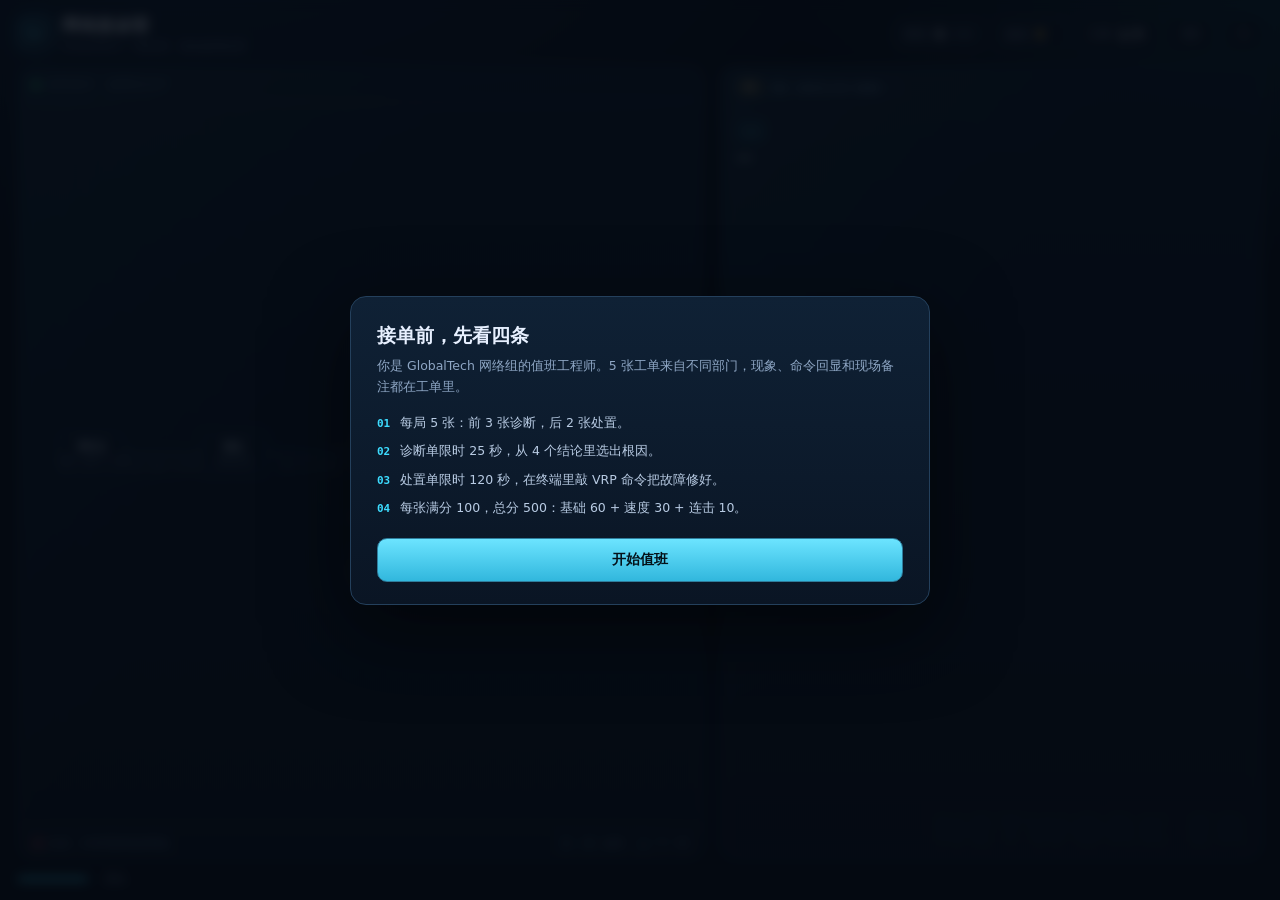
==== index.html @ cbcb8c24 "Deploy Network ER H5" ====
<!DOCTYPE html>
<html lang="zh-CN">
<head>
<meta charset="utf-8">
<meta name="viewport" content="width=device-width,initial-scale=1,viewport-fit=cover">
<meta name="theme-color" content="#070d18">
<title>网络急诊室 · Network ER</title>
<style>
  :root{
    --bg:#070d18; --bg2:#0a1524; --panel:#0d1929; --panel2:#101f33;
    --line:#1d3248; --line2:#274a68;
    --txt:#e7f0ff; --dim:#8ea6c4; --dim2:#5f7a9a;
    --cyan:#3ddcff; --green:#3ee08a; --amber:#ffc857; --red:#ff5f6d;
    --mono:Consolas,"Cascadia Mono",Menlo,monospace;
  }
  *{box-sizing:border-box;-webkit-tap-highlight-color:transparent}
  html,body{margin:0;padding:0}
  body{
    background:
      radial-gradient(1200px 600px at 15% -10%, #10233c 0%, transparent 60%),
      radial-gradient(900px 500px at 100% 0%, #0d2a3a 0%, transparent 55%),
      var(--bg);
    color:var(--txt);
    font-family:"Microsoft YaHei","PingFang SC",system-ui,-apple-system,sans-serif;
    height:100dvh;display:flex;flex-direction:column;overflow:hidden;
  }
  /* ---------- header ---------- */
  header{display:flex;align-items:center;gap:14px;padding:14px 18px 12px;flex-wrap:wrap}
  .brand{display:flex;align-items:center;gap:10px;margin-right:auto}
  .logo{
    width:34px;height:34px;border-radius:9px;flex:none;
    background:linear-gradient(145deg,#1b4a63,#0f2436);
    border:1px solid #2f6e8c;display:grid;place-items:center;
    box-shadow:0 0 18px rgba(61,220,255,.18);
  }
  .logo svg{width:19px;height:19px}
  h1{font-size:17px;margin:0;letter-spacing:.5px;font-weight:700}
  .sub{font-size:11px;color:var(--dim2);margin-top:2px}
  .stats{display:flex;gap:8px;flex-wrap:wrap}
  .chip{
    display:flex;align-items:center;gap:7px;padding:6px 11px;border-radius:9px;
    background:var(--panel);border:1px solid var(--line);font-size:12px;color:var(--dim);
    min-width:74px;
  }
  .chip b{color:var(--txt);font-family:var(--mono);font-size:14px;font-weight:700}
  .chip .max{font-style:normal;font-family:var(--mono);font-size:10px;color:var(--dim2);margin-left:-2px}
  .chip.hot b{color:var(--amber)}
  button.ghost{
    background:var(--panel);border:1px solid var(--line);color:var(--dim);
    padding:7px 12px;border-radius:9px;font-size:12px;cursor:pointer;font-family:inherit;
  }
  button.ghost:hover{border-color:var(--line2);color:var(--txt)}
  /* ---------- layout ---------- */
  main{
    flex:1;min-height:0;display:grid;grid-template-columns:1.24fr .98fr;gap:16px;
    padding:0 18px 12px;
  }
  main>*{min-width:0}
  .card{
    background:linear-gradient(180deg,rgba(16,31,51,.92),rgba(10,21,36,.92));
    border:1px solid var(--line);border-radius:14px;position:relative;overflow:hidden;
    min-width:0;
  }
  .card::before{
    content:"";position:absolute;inset:0;pointer-events:none;
    background:linear-gradient(120deg,rgba(61,220,255,.05),transparent 40%);
  }
  /* ---------- stage ---------- */
  .stage{display:flex;flex-direction:column;min-height:0}
  .stagehead{
    display:flex;align-items:center;gap:8px;padding:10px 14px;
    border-bottom:1px solid var(--line);font-size:11px;color:var(--dim2);
    letter-spacing:1px;text-transform:uppercase;
  }
  .dot{width:6px;height:6px;border-radius:50%;background:var(--green);box-shadow:0 0 8px var(--green)}
  .pan{display:none;margin-left:auto;font-size:10px;color:#5f7a9a;letter-spacing:0;text-transform:none}
  .stagebody{
    flex:1;min-height:0;display:grid;place-items:center;padding:6px;position:relative;
    background-image:radial-gradient(circle at 1px 1px, rgba(90,145,195,.13) 1px, transparent 0);
    background-size:22px 22px;
  }
  .stagebody::after{
    content:"";position:absolute;inset:0;pointer-events:none;
    background:radial-gradient(120% 85% at 50% 50%, transparent 68%, rgba(7,13,24,.62) 100%);
  }
  svg#topo{width:100%;height:100%;max-height:100%;display:block}
  .legend{
    display:flex;justify-content:space-between;gap:10px;align-items:center;
    padding:8px 14px;border-top:1px solid var(--line);font-size:11px;color:var(--dim2);
  }
  .legend em{font-style:normal;display:flex;align-items:center;gap:6px}
  .legend em i{
    width:9px;height:9px;border-radius:3px;border:1.5px solid var(--red);
    box-shadow:0 0 7px rgba(255,95,109,.5);display:inline-block;
  }
  .legend kbd{
    font-family:var(--mono);font-size:10px;color:#7fa0c0;background:#0c1a2a;
    border:1px solid var(--line);border-radius:4px;padding:1px 4px;margin:0 1px;
  }
  .scene{display:none}
  .scene.on{display:block}
  .link{stroke:#26466a;stroke-width:3;stroke-linecap:round}
  .link.thin{stroke-width:2.4}
  .node rect{fill:#0e1c2e;stroke:#2a4b6c;stroke-width:1.4;transition:.25s}
  .node .nm{fill:#dbe9ff;font-size:17px;font-weight:700;text-anchor:middle;letter-spacing:.5px}
  .node .ip{fill:#6f8aab;font-size:12px;text-anchor:middle;font-family:var(--mono)}
  .node.alert rect{stroke:var(--red);fill:#2a1219}
  .node.alert{animation:beat 1.25s ease-in-out infinite}
  @keyframes beat{0%,100%{opacity:1}50%{opacity:.55}}
  .lbl{fill:#4f6c8d;font-size:11px;text-anchor:middle;font-family:var(--mono)}
  .port{fill:#3c5c7d;font-size:9px;text-anchor:middle;font-family:var(--mono)}
  /* ---------- case panel ---------- */
  .panel{display:flex;flex-direction:column;min-height:0;overflow-y:auto;overflow-x:hidden}
  .panel::after{
    content:"NETWORK ER";position:absolute;right:12px;bottom:6px;pointer-events:none;
    font-size:38px;font-weight:800;letter-spacing:3px;color:rgba(90,150,200,.055);
  }
  .ptop{padding:12px 16px 0}
  .meta{display:flex;align-items:center;gap:7px;font-size:11px;color:var(--dim2);flex-wrap:wrap}
  .prio{
    font-family:var(--mono);font-size:10px;font-weight:700;padding:2px 6px;border-radius:5px;
    border:1px solid var(--line2);
  }
  .prio.p1{color:#ff9aa2;border-color:rgba(255,95,109,.5);background:rgba(255,95,109,.12)}
  .prio.p2{color:#ffd18a;border-color:rgba(255,200,87,.42);background:rgba(255,200,87,.09)}
  .prio.p3{color:#9fc4e8;border-color:#2a4b6c;background:#122437}
  .meta .id{font-family:var(--mono);font-size:10.5px;color:#7fa8cc;letter-spacing:.2px}
  .meta2{font-size:10.5px;color:#6b86a3;margin:5px 0 0}
  .tagg{margin:7px 0 8px}
  .tagx{
    padding:3px 8px;border-radius:6px;background:rgba(61,220,255,.1);
    border:1px solid rgba(61,220,255,.25);color:#7fe4ff;font-size:10.5px;
  }
  .ptitle{font-size:15px;font-weight:700;line-height:1.45;margin:0 0 2px}
  /* ---------- evidence ---------- */
  .evs{display:flex;flex-direction:column;gap:8px;margin-top:9px}
  .ev{border:1px solid var(--line);border-radius:9px;overflow:hidden;background:#08111d}
  .evsrc{
    padding:5px 10px;font-size:10px;color:#7fa8cc;background:#0b1828;
    border-bottom:1px solid var(--line);font-family:var(--mono);letter-spacing:.3px;
  }
  .ev pre{
    margin:0;padding:8px 10px;font-family:var(--mono);font-size:11px;line-height:1.55;
    color:#a9c6e2;white-space:pre;overflow:auto;max-height:150px;
  }
  .note{
    margin:9px 0 0;padding:8px 10px;border-left:2px solid var(--amber);
    background:rgba(255,200,87,.06);border-radius:0 8px 8px 0;
    font-size:11.5px;line-height:1.6;color:#c9b98f;
  }
  .note b{display:block;font-size:10px;color:#a8915f;font-weight:600;margin-bottom:2px;letter-spacing:.5px}
  /* ---------- CLI ---------- */
  .goalbox{
    margin-top:9px;border:1px solid #24405c;background:#0b1a2b;border-radius:9px;padding:8px 10px;
  }
  .goalbox .row{display:flex;gap:8px;font-size:11px;line-height:1.65}
  .goalbox .row+.row{margin-top:3px}
  .goalbox b{flex:none;color:#7fa8cc;font-weight:600;font-size:10.5px;padding-top:1px}
  .goalbox span{color:#cfe2f5}
  .goalbox code{color:#8ff0c0;font-family:var(--mono);font-size:10.5px;white-space:pre-wrap;word-break:break-word}
  .cliterm{margin-top:9px}
  .termout{
    height:128px;overflow-y:auto;padding:8px 10px;background:#08111d;
    font-family:var(--mono);font-size:11px;line-height:1.6;color:#a9c6e2;
    white-space:pre-wrap;overflow-wrap:anywhere;word-break:break-word;
  }
  .termout .cl{color:#5fe6ff}
  .termout .er{color:#ff7b87}
  .termout .ok{color:#6ff0a8}
  .termin{display:flex;align-items:center;gap:6px;padding:7px 8px;border-top:1px solid var(--line);background:#0a1420}
  .termin .ps{font-family:var(--mono);font-size:11px;color:#5fe6ff;flex:none}
  .termin input{
    flex:1;min-width:0;background:transparent;border:0;outline:0;color:#e7f0ff;
    font-family:var(--mono);font-size:11.5px;padding:3px 0;
  }
  .termin input::placeholder{color:#4f6c8d}
  .termin button{
    flex:none;padding:4px 12px;border-radius:6px;cursor:pointer;font-family:inherit;
    font-size:11px;font-weight:700;color:#bff1ff;background:#153a52;border:1px solid #2d6f8c;
  }
  .termin button:disabled{opacity:.45;cursor:default}
  /* ---------- options ---------- */
  .opts{padding:10px 16px 4px;display:flex;flex-direction:column;gap:7px;min-height:0}
  .opt{
    display:flex;align-items:flex-start;gap:10px;text-align:left;width:100%;
    padding:9px 11px;border-radius:9px;cursor:pointer;font-family:inherit;
    background:var(--panel2);border:1px solid var(--line);color:var(--txt);
    font-size:12.5px;line-height:1.5;transition:.16s;
  }
  .opt:hover:not(.dis){border-color:var(--line2);transform:translateX(2px);background:#132741}
  .opt b{
    flex:none;width:20px;height:20px;border-radius:5px;display:grid;place-items:center;
    background:#173049;color:#7fb6d6;font-size:11px;font-family:var(--mono);
  }
  .opt.ok{border-color:var(--green);background:rgba(62,224,138,.1)}
  .opt.ok b{background:var(--green);color:#04140c}
  .opt.bad{border-color:var(--red);background:rgba(255,95,109,.1)}
  .opt.bad b{background:var(--red);color:#1a0508}
  .opt.dis{cursor:default;opacity:.92}
  /* ---------- feedback ---------- */
  .fb{
    margin:10px 16px 12px;padding:11px 12px;border-radius:10px;border:1px solid var(--line);
    background:#0b1826;animation:up .22s ease-out;
  }
  @keyframes up{from{opacity:0;transform:translateY(6px)}to{opacity:1;transform:none}}
  .fb.ok{border-color:rgba(62,224,138,.45)}
  .fb.bad{border-color:rgba(255,95,109,.45)}
  .fbh{font-size:12.5px;font-weight:700;margin-bottom:5px}
  .fb.ok .fbh{color:var(--green)}.fb.bad .fbh{color:var(--red)}
  .fb p{margin:0 0 8px;font-size:11.5px;line-height:1.65;color:#a9c0da}
  .fbmeta{
    display:flex;align-items:center;gap:12px;margin:-1px 0 7px;
    font-family:var(--mono);font-size:10.5px;color:var(--dim2);
  }
  .fbmeta i{font-style:normal;color:#ffd18a}
  .fix{
    display:flex;gap:8px;align-items:flex-start;background:#07101a;border:1px solid #193049;
    border-radius:7px;padding:7px 9px;font-family:var(--mono);font-size:11px;line-height:1.6;
  }
  .fix span{flex:none;color:var(--dim2);font-family:inherit;font-size:10px;padding-top:1px}
  .fix code{color:#8ff0c0;white-space:pre-wrap;word-break:break-all}
  .footer{display:flex;align-items:center;gap:12px;padding:0 18px 14px}
  .bars{display:flex;gap:6px;flex:1}
  .bars i{height:4px;border-radius:2px;background:#183049;flex:1;transition:.3s}
  .bars i.on{background:var(--cyan)}
  .bars i.ok{background:var(--green)}
  .bars i.no{background:var(--red)}
  .timerwrap{display:flex;align-items:center;gap:8px;min-width:118px}
  .timerbar{width:70px;height:4px;border-radius:2px;background:#183049;overflow:hidden}
  .timerbar>i{display:block;height:100%;background:var(--cyan);width:100%}
  .timerbar.warn>i{background:var(--red)}
  .tnum{font-family:var(--mono);font-size:12px;color:var(--dim);min-width:30px;text-align:right}
  .next{
    padding:8px 16px;border-radius:9px;border:1px solid #2d6f8c;cursor:pointer;font-family:inherit;
    background:linear-gradient(180deg,#1a4a60,#123347);color:#bff1ff;font-size:12.5px;font-weight:700;
  }
  .next:hover{filter:brightness(1.12)}
  /* ---------- overlays ---------- */
  .overlay{
    position:fixed;inset:0;z-index:50;display:none;place-items:center;padding:20px;
    background:rgba(4,9,16,.82);backdrop-filter:blur(6px);
  }
  .overlay.on{display:grid}
  .sheet{
    width:min(580px,100%);max-height:88dvh;overflow:auto;border-radius:16px;
    background:linear-gradient(180deg,#0f2135,#0a1524);border:1px solid #24405c;
    padding:26px 26px 22px;box-shadow:0 24px 80px rgba(0,0,0,.55);
  }
  .sheet h2{margin:0 0 6px;font-size:19px}
  .sheet .lead{color:var(--dim);font-size:12.5px;line-height:1.7;margin:0 0 16px}
  .rules{display:grid;gap:9px;margin:0 0 20px}
  .rule{display:flex;gap:10px;font-size:12.5px;line-height:1.55;color:#b8cbe3}
  .rule b{color:var(--cyan);font-family:var(--mono);font-size:11px;padding-top:2px}
  .cta{
    width:100%;padding:12px;border-radius:10px;border:1px solid #2f7d9c;cursor:pointer;
    font-family:inherit;font-size:14px;font-weight:700;color:#04121a;
    background:linear-gradient(180deg,#6ce4ff,#31b7dd);
  }
  .cta:hover{filter:brightness(1.06)}
  .score{display:flex;align-items:flex-end;gap:10px;margin:6px 0 4px}
  .score b{font-size:44px;line-height:1;font-family:var(--mono);color:var(--cyan)}
  .score span{color:var(--dim2);font-size:12px;padding-bottom:5px}
  .rank{color:var(--amber);font-size:13px;font-weight:700;margin-bottom:14px}
  .mini{display:flex;gap:10px;margin-bottom:16px}
  .mini div{flex:1;background:#0b1826;border:1px solid var(--line);border-radius:9px;padding:9px 11px}
  .mini span{display:block;font-size:10.5px;color:var(--dim2);margin-bottom:3px}
  .mini b{font-family:var(--mono);font-size:16px}
  .ho{width:100%;border-collapse:collapse;margin:0 0 16px}
  .ho th{
    text-align:left;font-weight:600;color:var(--dim2);font-size:10.5px;
    padding:5px 6px;border-bottom:1px solid #1c3149;
  }
  .ho th:last-child{text-align:right}
  .ho td{padding:6px;border-bottom:1px dashed #16293f;font-family:var(--mono);font-size:10.5px;color:#a9c0da}
  .ho td.v{font-family:inherit;font-size:11px}
  .ho .okv{color:var(--green)}.ho .nov{color:var(--red)}
  .ho td.sc{text-align:right;color:#ffd18a}
  .review{margin:0 0 18px;max-height:180px;overflow:auto}
  .rv{padding:9px 0;border-bottom:1px dashed #1c3149;font-size:12px;line-height:1.6}
  .rv b{color:#ffd18a;display:block;font-size:11.5px;margin-bottom:2px}
  .rv span{color:var(--dim)}
  .rv em{color:#8ff0c0;font-style:normal;font-family:var(--mono);font-size:10.5px;display:block;margin-top:3px}
  /* ---------- mobile ---------- */
  @media(max-width:980px){
    html,body{max-width:100%;overflow-x:hidden}
    body{height:auto;min-height:100dvh;overflow-y:auto}
    header{width:100%;padding:10px 12px;gap:8px}
    main{grid-template-columns:1fr;min-height:auto;padding:0 12px 10px;gap:12px;width:100%}
    .card{width:100%;max-width:100%}
    h1{font-size:15px}
    .brand{flex:1 1 0;min-width:0;margin-right:0}
    .brand>div{min-width:0;overflow:hidden}
    .sub{white-space:nowrap;overflow:hidden;text-overflow:ellipsis;max-width:100%}
    .stats{
      order:3;flex:1 1 100%;width:auto;display:grid;
      grid-template-columns:repeat(3,minmax(0,1fr));gap:6px;
    }
    .chip{padding:5px 6px;min-width:0;justify-content:center;gap:5px;font-size:11px}
    .chip b{font-size:13px}
    button.ghost{padding:6px 9px;flex:none}
    .stage{min-height:auto}
    .stagebody{
      padding:4px;display:block;overflow-x:auto;overflow-y:hidden;
      min-width:0;max-width:100%;-webkit-overflow-scrolling:touch;
    }
    svg#topo{width:720px;max-width:none;height:auto}
    .legend{font-size:10px;padding:7px 10px;gap:6px;flex-wrap:wrap}
    .legend kbd{font-size:9px}
    .pan{display:block}
    .panel{overflow:visible}
    .opts{max-height:none;padding:10px 12px 2px}
    .opt{font-size:12.5px;padding:10px 11px}
    .ev pre{max-height:170px}
    .ptop{padding:10px 12px 0}
    .ptitle{font-size:14px}
    .fb{margin:0 12px 10px}
    body{padding-bottom:calc(62px + env(safe-area-inset-bottom))}
    .footer{
      position:fixed;left:0;right:0;bottom:0;z-index:30;
      padding:8px 12px calc(8px + env(safe-area-inset-bottom));
      background:rgba(7,13,24,.96);backdrop-filter:blur(10px);
      border-top:1px solid var(--line);flex-wrap:wrap;gap:10px;
    }
    .timerwrap{min-width:100px}
    .next{margin-left:auto}
    .sheet{padding:20px 18px 18px}
    .mini{flex-wrap:wrap}
    .mini div{flex:1 1 40%}
  }
</style>
</head>
<body>

<header>
  <div class="brand">
    <div class="logo" aria-hidden="true">
      <svg viewBox="0 0 24 24" fill="none" stroke="#5fe6ff" stroke-width="1.8" stroke-linecap="round">
        <path d="M3 12h4l2-5 3 10 2-5h7"/>
      </svg>
    </div>
    <div>
      <h1 id="t-title">网络急诊室</h1>
      <div class="sub" id="t-sub">GlobalTech 一线运维 · 路由故障处置</div>
    </div>
  </div>
  <div class="stats">
    <div class="chip"><span id="t-score">积分</span><b id="v-score">0</b><em class="max" id="v-max">/500</em></div>
    <div class="chip hot" id="combo-chip"><span id="t-combo">连击</span><b id="v-combo">0</b></div>
    <div class="chip"><span id="t-case">工单</span><b id="v-case">1/5</b></div>
  </div>
  <button class="ghost" id="lang">EN</button>
  <button class="ghost" id="restart">↻</button>
</header>

<main>
  <section class="card stage">
    <div class="stagehead"><i class="dot"></i><span id="t-live">实时拓扑 · 故障定位中</span><span class="pan" id="t-pan"></span></div>
    <div class="stagebody">
      <svg id="topo" viewBox="0 0 900 430" preserveAspectRatio="xMidYMid meet">
        <!-- ============ WAN ============ -->
        <g id="scene-wan" class="scene on">
          <line class="link" x1="134" y1="200" x2="236" y2="200"/>
          <line class="link" x1="324" y1="200" x2="436" y2="200"/>
          <line class="link" x1="524" y1="200" x2="636" y2="200"/>
          <line class="link" x1="724" y1="200" x2="806" y2="200"/>
          <line class="link thin" x1="480" y1="228" x2="480" y2="322"/>
          <text class="lbl" x="185" y="222">192.168.1.0/24</text>
          <text class="lbl" x="380" y="222">10.0.12.0/30</text>
          <text class="lbl" x="580" y="222">10.0.23.0/30</text>
          <text class="lbl" x="765" y="222">192.168.3.0/24</text>
          <text class="lbl" x="480" y="290">192.168.2.0/24</text>

          <g class="node" id="n-pc1">
            <rect x="46" y="172" width="88" height="56" rx="10"/>
            <text class="nm" x="90" y="196">PC1</text>
            <text class="ip" x="90" y="213">192.168.1.10</text>
          </g>
          <g class="node" id="n-r1">
            <rect x="236" y="172" width="88" height="56" rx="10"/>
            <text class="nm" x="280" y="196">R1</text>
            <text class="ip" x="280" y="213">AR2220</text>
          </g>
          <g class="node" id="n-r2">
            <rect x="436" y="172" width="88" height="56" rx="10"/>
            <text class="nm" x="480" y="196">R2</text>
            <text class="ip" x="480" y="213">AR2220</text>
          </g>
          <g class="node" id="n-r3">
            <rect x="636" y="172" width="88" height="56" rx="10"/>
            <text class="nm" x="680" y="196">R3</text>
            <text class="ip" x="680" y="213">AR2220</text>
          </g>
          <g class="node" id="n-pc3">
            <rect x="806" y="172" width="88" height="56" rx="10"/>
            <text class="nm" x="850" y="196">PC3</text>
            <text class="ip" x="850" y="213">192.168.3.10</text>
          </g>
          <g class="node" id="n-pc2">
            <rect x="436" y="322" width="88" height="56" rx="10"/>
            <text class="nm" x="480" y="346">PC2</text>
            <text class="ip" x="480" y="363">192.168.2.10</text>
          </g>
        </g>

        <!-- ============ VLAN ============ -->
        <g id="scene-vlan" class="scene">
          <line class="link" x1="164" y1="122" x2="366" y2="210"/>
          <line class="link" x1="164" y1="318" x2="366" y2="230"/>
          <line class="link" x1="494" y1="220" x2="676" y2="220"/>
          <text class="lbl" x="286" y="150">VLAN 10 · access</text>
          <text class="lbl" x="286" y="296">VLAN 20 · access</text>
          <text class="lbl" x="585" y="206">Trunk · 802.1Q</text>

          <g class="node" id="v-pc1">
            <rect x="76" y="94" width="88" height="56" rx="10"/>
            <text class="nm" x="120" y="118">PC1</text>
            <text class="ip" x="120" y="135">192.168.10.10</text>
          </g>
          <g class="node" id="v-pc2">
            <rect x="76" y="290" width="88" height="56" rx="10"/>
            <text class="nm" x="120" y="314">PC2</text>
            <text class="ip" x="120" y="331">192.168.20.10</text>
          </g>
          <g class="node" id="v-sw">
            <rect x="366" y="186" width="128" height="68" rx="10"/>
            <text class="nm" x="430" y="214">LSW1</text>
            <text class="ip" x="430" y="232">S5700</text>
          </g>
          <g class="node" id="v-ar">
            <rect x="676" y="186" width="128" height="68" rx="10"/>
            <text class="nm" x="740" y="212">AR1</text>
            <text class="ip" x="740" y="230">G0/0/0.10 / .20</text>
          </g>
        </g>
      </svg>
    </div>
    <div class="legend">
      <em><i></i><span id="t-legend">红框：本单受影响的两端</span></em>
      <span id="t-keys"><kbd>1</kbd>–<kbd>4</kbd> 选择 · <kbd>↵</kbd> 下一单</span>
    </div>
  </section>

  <section class="card panel">
    <div class="ptop">
      <div class="meta">
        <span class="prio p2" id="v-pri">P2</span>
        <span class="id" id="v-id">INC-20261110-0000</span>
        <span id="v-site">—</span>
      </div>
      <div class="meta2" id="v-meta2">—</div>
      <div class="tagg"><span class="tagx" id="v-tag">—</span></div>
      <h3 class="ptitle" id="v-title">—</h3>
      <div class="evs" id="v-evs"></div>
      <p class="note" id="v-note" style="display:none"></p>
      <div id="v-cli" style="display:none">
        <div class="goalbox">
          <div class="row"><b id="t-goal">处置目标</b><span id="v-goal">—</span></div>
          <div class="row"><b id="t-syntax">命令语法</b><code id="v-syntax">—</code></div>
        </div>
        <div class="term cliterm">
          <div class="termbar"><i></i><i></i><i></i><span id="v-termhead">R3 · console</span></div>
          <div class="termout" id="v-termout"></div>
          <div class="termin">
            <span class="ps" id="v-prompt">&lt;R3&gt;</span>
            <input id="v-input" autocomplete="off" autocapitalize="off" spellcheck="false" placeholder="输入命令，? 查看帮助">
            <button id="v-send">执行</button>
          </div>
        </div>
      </div>
    </div>
    <div class="opts" id="v-opts"></div>
    <div id="v-fb"></div>
  </section>
</main>

<div class="footer">
  <div class="timerwrap">
    <div class="timerbar" id="bar"><i id="barfill"></i></div>
    <span class="tnum" id="v-time">25s</span>
  </div>
  <div class="bars" id="v-bars"></div>
  <button class="next" id="next" style="display:none">下一张工单 →</button>
</div>

<!-- start -->
<div class="overlay on" id="ov-start">
  <div class="sheet">
    <h2 id="t-start-title">接单前，先看三条</h2>
    <p class="lead" id="t-start-lead">你是 GlobalTech 网络组的值班工程师。5 张工单来自不同部门，现象、命令回显和现场备注都在工单里。</p>
    <div class="rules">
      <div class="rule"><b>01</b><span id="t-r1">每局 5 张：前 3 张诊断，后 2 张处置。</span></div>
      <div class="rule"><b>02</b><span id="t-r2">诊断单限时 25 秒，从 4 个结论里选出根因。</span></div>
      <div class="rule"><b>03</b><span id="t-r3">处置单限时 120 秒，在终端里敲 VRP 命令把故障修好。</span></div>
      <div class="rule"><b>04</b><span id="t-r4">每张满分 100，总分 500：基础 60 + 速度 30 + 连击 10。</span></div>
    </div>
    <button class="cta" id="btn-start">开始值班</button>
  </div>
</div>

<!-- result -->
<div class="overlay" id="ov-result">
  <div class="sheet">
    <h2 id="t-res-title">交班报告</h2>
    <div class="score"><b id="v-final">0</b><span id="v-finalmax">/500 分</span></div>
    <div class="rank" id="v-rank">—</div>
    <div class="mini">
      <div><span id="t-res-acc">诊断准确率</span><b id="v-acc">0%</b></div>
      <div><span id="t-res-right">正确</span><b id="v-right">0/5</b></div>
      <div><span id="t-res-best">最高连击</span><b id="v-best">0</b></div>
      <div><span id="t-res-avg">平均判断</span><b id="v-avg">0s</b></div>
    </div>
    <table class="ho">
      <thead><tr><th id="t-th-ticket">工单号</th><th id="t-th-verdict">判定</th><th id="t-th-time">用时</th><th id="t-th-score">得分</th></tr></thead>
      <tbody id="v-ho"></tbody>
    </table>
    <div class="review" id="v-review"></div>
    <button class="cta" id="btn-again">再值一班</button>
  </div>
</div>

<script>
/* =========================================================
   工单库（与小程序共用同一份数据）
   ========================================================= */
const CASES = [
  {
    scene: "wan", watch: ["n-pc1", "n-pc3"],
    meta: {
      id: "INC-20261110-0142",
      site: { zh: "总部 · 3F 财务部", en: "HQ · 3F Finance" },
      reporter: { zh: "王倩", en: "Wang Qian" },
      time: { zh: "09:42 报障", en: "09:42" },
      priority: "P2",
      affected: { zh: "12 人", en: "12 users" }
    },
    tag: { zh: "任务二 · 静态路由", en: "Task 2 · Static Route" },
    title: { zh: "财务部访问不了研发部文件服务器", en: "Finance cannot reach the R&D file server" },
    evidence: [
      {
        src: "PC1 · ping",
        lines: [
          "PC>ping 192.168.3.10",
          "Ping 192.168.3.10: 32 data bytes, Press Ctrl_C to break",
          "Request timeout!",
          "Request timeout!",
          "Request timeout!",
          "--- 192.168.3.10 ping statistics ---",
          "  5 packet(s) transmitted, 0 packet(s) received",
          "  100.00% packet loss"
        ]
      },
      {
        src: "R3 · display ip routing-table",
        lines: [
          "<R3>display ip routing-table",
          "Route Flags: R - relay, D - download to fib",
          "------------------------------------------------------------------------------",
          "Routing Tables: Public",
          "         Destinations : 4        Routes : 4",
          "Destination/Mask    Proto   Pre  Cost      Flags NextHop         Interface",
          "     10.0.23.0/30   Direct  0    0           D   10.0.23.2       G0/0/0",
          "     10.0.23.2/32   Direct  0    0           D   127.0.0.1       G0/0/0",
          "    192.168.3.0/24  Direct  0    0           D   192.168.3.1     G0/0/1",
          "    192.168.3.1/32  Direct  0    0           D   127.0.0.1       G0/0/1"
        ]
      }
    ],
    note: {
      zh: "R1 上 tracert 192.168.3.10 能走到 10.0.23.2；换 PC3 反向 ping 192.168.1.10 同样超时。",
      en: "tracert from R1 reaches 10.0.23.2, but PC3 pinging 192.168.1.10 also times out."
    },
    mode: "cli",
    device: "R3",
    limit: 120,
    goal: { zh: "让 PC1 能 ping 通 192.168.3.10", en: "Make PC1 able to ping 192.168.3.10" },
    syntax: { zh: "ip route-static <目的网络> <掩码> <下一跳>", en: "ip route-static <network> <mask> <next-hop>" },
    checks: [
      { view: "system", re: "^ip route-static 192\\.168\\.1\\.0 (24|255\\.255\\.255\\.0) 10\\.0\\.23\\.1$", flag: "r" }
    ],
    solution: ["system-view", "ip route-static 192.168.1.0 24 10.0.23.1"],
    why: {
      zh: "去程通、回程无路。R3 的路由表里只有直连网段，回包找不到 192.168.1.0/24 的出口，被直接丢弃——所以表现为“能出去、回不来”。",
      en: "Forward works, return fails. R3's table holds only connected networks, so replies to 192.168.1.0/24 have no exit and are dropped."
    },
    fix: "[R3]ip route-static 192.168.1.0 255.255.255.0 10.0.23.1"
  },

  {
    scene: "wan", watch: ["n-pc1", "n-pc2"],
    meta: {
      id: "INC-20261110-0157",
      site: { zh: "总部 · 5F 市场部", en: "HQ · 5F Marketing" },
      reporter: { zh: "李昊", en: "Li Hao" },
      time: { zh: "10:15 报障", en: "10:15" },
      priority: "P3",
      affected: { zh: "6 人", en: "6 users" }
    },
    tag: { zh: "任务二 · 掩码与最长匹配", en: "Task 2 · Mask & Longest Match" },
    title: { zh: "市场部一半地址访问异常", en: "Half of the Marketing subnet is unreachable" },
    evidence: [
      {
        src: "R1 · display ip routing-table protocol static",
        lines: [
          "<R1>display ip routing-table protocol static",
          "Route Flags: R - relay, D - download to fib",
          "------------------------------------------------------------------------------",
          "Public routing table : Static",
          "         Routes : 1",
          "Destination/Mask    Proto   Pre  Cost      Flags NextHop         Interface",
          "    192.168.2.0/25  Static  60   0           RD  10.0.12.2       G0/0/1"
        ]
      },
      {
        src: "PC1 · 分段验证",
        lines: [
          "PC>ping 192.168.2.10",
          "Reply from 192.168.2.10: bytes=32 time=3ms TTL=254",
          "Reply from 192.168.2.10: bytes=32 time=2ms TTL=254",
          "",
          "PC>ping 192.168.2.200",
          "Request timeout!",
          "Request timeout!"
        ]
      }
    ],
    note: {
      zh: "R2 的 G0/0/1 地址 192.168.2.1/24 配置正常，PC2 本机 ping 网关能通，说明二层和接口都没问题。",
      en: "R2's G0/0/1 is correctly 192.168.2.1/24 and PC2 can ping its gateway, so Layer 2 is fine."
    },
    options: [
      { zh: "静态路由掩码写成 /25，只覆盖了 .0–.127", en: "The static route is /25 and only covers .0–.127" },
      { zh: "PC2 的网线接触不良", en: "PC2's cable is loose" },
      { zh: "R2 没有配置默认路由", en: "R2 has no default route" },
      { zh: "静态路由的 Preference 配得太高", en: "The static route preference is too high" }
    ],
    answer: 0,
    why: {
      zh: "192.168.2.0/25 只覆盖 192.168.2.0–127。.200 不在其中，路由表里没有更精确的匹配，也没有默认路由，报文被丢弃；.10 刚好落在范围内所以能通。",
      en: "192.168.2.0/25 covers only .0–.127. .200 falls outside, no route matches, and there is no default route, so packets are dropped."
    },
    fix: "[R1]undo ip route-static 192.168.2.0 255.255.255.128 10.0.12.2\n[R1]ip route-static 192.168.2.0 255.255.255.0 10.0.12.2"
  },

  {
    scene: "wan", watch: ["n-pc1", "n-pc3"],
    meta: {
      id: "INC-20261110-0163",
      site: { zh: "总部 · 研发部新网段", en: "HQ · R&D new subnet" },
      reporter: { zh: "运维值班", en: "NOC shift" },
      time: { zh: "11:05 巡检发现", en: "11:05 (monitoring)" },
      priority: "P2",
      affected: { zh: "研发部整段", en: "Whole R&D subnet" }
    },
    tag: { zh: "任务三 · RIP", en: "Task 3 · RIP" },
    title: { zh: "新增研发部网段后，全网都学不到", en: "A new subnet never appears in anyone's table" },
    evidence: [
      {
        src: "R1 · display ip routing-table protocol rip",
        lines: [
          "<R1>display ip routing-table protocol rip",
          "Route Flags: R - relay, D - download to fib",
          "------------------------------------------------------------------------------",
          "Public routing table : RIP",
          "         Routes : 2",
          "Destination/Mask    Proto   Pre  Cost      Flags NextHop         Interface",
          "    192.168.2.0/24  RIP     100  1           D   10.0.12.2       G0/0/1",
          "     10.0.23.0/30   RIP     100  1           D   10.0.12.2       G0/0/1"
        ]
      },
      {
        src: "R3 · display this（RIP 视图）",
        lines: [
          "[R3]rip 1",
          "[R3-rip-1]display this",
          "#",
          "rip 1",
          " version 2",
          " network 10.0.0.0",
          "#",
          "return"
        ]
      }
    ],
    note: {
      zh: "R3 的 G0/0/1 地址 192.168.3.1/24 已配、接口 UP，本地直连路由也在；只是这条网段从来没被通告出去。",
      en: "R3's G0/0/1 is up with 192.168.3.1/24 and the connected route exists, yet the subnet was never advertised."
    },
    options: [
      { zh: "R3 的 RIP 里只写了 network 10.0.0.0，漏宣告 192.168.3.0", en: "R3's RIP only has network 10.0.0.0, missing 192.168.3.0" },
      { zh: "R1 的 RIP 版本是 v1", en: "R1 runs RIPv1" },
      { zh: "R2 与 R3 之间链路中断", en: "The link between R2 and R3 is down" },
      { zh: "RIP 的 180 秒老化时间到了", en: "The 180-second aging timer expired" }
    ],
    answer: 0,
    why: {
      zh: "RIP 只通告 network 命令覆盖的接口网段。10.0.0.0 是有类的 A 类写法，在 VRP 里只匹配 10.0.0.0/8 的接口，192.168.3.0/24 没被包含，自然不会进任何路由表。",
      en: "RIP advertises only interfaces covered by network statements. 10.0.0.0 is classful and matches only 10/8 interfaces here, so 192.168.3.0/24 is never advertised."
    },
    fix: "[R3]rip 1\n[R3-rip-1]network 192.168.3.0"
  },

  {
    scene: "wan", watch: ["n-r2", "n-r1"],
    meta: {
      id: "INC-20261110-0171",
      site: { zh: "分部 · 路由器替换后", en: "Branch · after router swap" },
      reporter: { zh: "驻场工程师", en: "On-site engineer" },
      time: { zh: "13:20 变更后", en: "13:20 after change" },
      priority: "P1",
      affected: { zh: "分部全部业务", en: "All branch traffic" }
    },
    tag: { zh: "任务三 · RIPv1 与 RIPv2", en: "Task 3 · RIPv1 vs RIPv2" },
    title: { zh: "分部的备用路由器上架后学不到任何路由", en: "The standby router learns nothing after swap" },
    evidence: [
      {
        src: "R2 · display this（RIP 视图）",
        lines: [
          "[R2]rip 1",
          "[R2-rip-1]display this",
          "#",
          "rip 1",
          " version 1",
          " network 10.0.0.0",
          "#",
          "return"
        ]
      },
      {
        src: "R2 · display rip 1 route",
        lines: [
          "<R2>display rip 1 route",
          "Route Flags: R - RIP, T - TRIGGERED",
          "------------------------------------------------------------------------------",
          "Prefixes : 0",
          "Destination/Mask       Nexthop        Cost  Tag   Flags  Time",
          "(empty)"
        ]
      }
    ],
    note: {
      zh: "R1、R3 的 RIP 路由表都正常；R2 能 ping 通邻居直连地址，是备用机上架时按旧模板配的。",
      en: "R1 and R3 are fine; R2 can ping its neighbors, but the spare was configured from an old template."
    },
    options: [
      { zh: "R2 跑的是 RIPv1，与邻居的 v2 报文不兼容", en: "R2 runs RIPv1, incompatible with its neighbors' v2" },
      { zh: "R2 的接口 IP 网段配错", en: "R2's interface IP is in the wrong subnet" },
      { zh: "R2 缺少静态路由", en: "R2 is missing static routes" },
      { zh: "R2 的 Router ID 与其他设备冲突", en: "R2's Router ID conflicts with another device" }
    ],
    answer: 0,
    why: {
      zh: "RIPv1 只发有类路由、不带掩码，收到 v2 报文也认不出；两端版本不一致时更新会被丢弃，路由表为空。统一成 version 2 即可。",
      en: "RIPv1 is classful and carries no mask, so v2 updates are unusable. Version mismatch causes updates to be dropped and the table stays empty."
    },
    fix: "[R2]rip 1\n[R2-rip-1]version 2"
  },

  {
    scene: "wan", watch: ["n-r2", "n-r3"],
    meta: {
      id: "INC-20261110-0188",
      site: { zh: "总部 ↔ 分部 OSPF 互联", en: "HQ ↔ Branch OSPF link" },
      reporter: { zh: "网络组", en: "Network team" },
      time: { zh: "14:02 割接后", en: "14:02 after cutover" },
      priority: "P1",
      affected: { zh: "跨区业务", en: "Inter-area traffic" }
    },
    tag: { zh: "任务四 · OSPF 区域", en: "Task 4 · OSPF Area" },
    title: { zh: "总部与分部之间 OSPF 邻居起不来", en: "OSPF adjacency never forms between HQ and branch" },
    evidence: [
      {
        src: "R2 · display ospf peer",
        lines: [
          "<R2>display ospf peer",
          "OSPF Process 1 with Router ID 2.2.2.2",
          "--------------------------------------------------------------",
          " Area 0.0.0.0 interface 10.0.23.1 (GigabitEthernet0/0/1)'s neighbors",
          " (no neighbor)",
          " Area 0.0.0.0 interface 10.0.12.2 (GigabitEthernet0/0/0)'s neighbors",
          " Router ID: 1.1.1.1    Address: 10.0.12.1    State: Full"
        ]
      },
      {
        src: "R3 · display this（OSPF 视图）",
        lines: [
          "[R3]ospf 1",
          "[R3-ospf-1]display this",
          "#",
          "ospf 1",
          " area 0.0.0.1",
          "  network 10.0.23.0 0.0.0.3",
          "  network 192.168.3.0 0.0.0.255",
          "#",
          "return"
        ]
      }
    ],
    note: {
      zh: "R2 与 R1 的邻居是 Full，只有 R2–R3 这条不通；两端接口能互相 ping 通，MTU 都是 1500。",
      en: "R2↔R1 is Full; only the R2–R3 link fails. Both ends ping each other and MTU is 1500 on both."
    },
    mode: "cli",
    device: "R3",
    limit: 120,
    goal: { zh: "修正 R3 的区域配置，让 R2 与 R3 建立 OSPF 邻居", en: "Fix R3's area config so R2 and R3 become OSPF neighbors" },
    syntax: { zh: "ospf 1 → area 0 → network <网段> <反掩码>", en: "ospf 1 → area 0 → network <net> <wildcard>" },
    checks: [
      { view: "area", id: "0.0.0.0", re: "^network 10\\.0\\.23\\.0 0\\.0\\.0\\.3$", flag: "n" }
    ],
    solution: ["system-view", "ospf 1", "area 0", "network 10.0.23.0 0.0.0.3"],
    why: {
      zh: "同一条链路的两个接口必须属于同一区域，否则 hello 报文因区域不匹配被丢弃，邻居停在 Down，更不会交换 LSA。把 R3 侧改回 area 0 即可。",
      en: "Both interfaces on a link must be in the same area; otherwise hellos are dropped as area mismatch and the adjacency never forms."
    },
    fix: "[R3]ospf 1\n[R3-ospf-1]undo area 0.0.0.1\n[R3-ospf-1]area 0\n[R3-ospf-1-area-0.0.0.0]network 10.0.23.0 0.0.0.3"
  },

  {
    scene: "wan", watch: ["n-r1", "n-r2"],
    meta: {
      id: "INC-20261110-0194",
      site: { zh: "总部 · 两台 AR 新建互联", en: "HQ · new AR-to-AR link" },
      reporter: { zh: "实施组", en: "Implementation" },
      time: { zh: "14:47 上线验证", en: "14:47 acceptance" },
      priority: "P2",
      affected: { zh: "新链路", en: "New link" }
    },
    tag: { zh: "任务四 · OSPF 邻居", en: "Task 4 · OSPF Neighbor" },
    title: { zh: "新链路配完 OSPF，邻居一直建立不起来", en: "A freshly configured OSPF link never becomes adjacent" },
    evidence: [
      {
        src: "R1 · display ospf brief",
        lines: [
          "<R1>display ospf brief",
          "OSPF Process 1 with Router ID 1.1.1.1",
          " Router ID: 1.1.1.1        Area: 0.0.0.0",
          " Interfaces: 2 (Up: 2)",
          " Neighbors: 0 (Full: 0)"
        ]
      },
      {
        src: "R2 · display ospf brief",
        lines: [
          "<R2>display ospf brief",
          "OSPF Process 1 with Router ID 1.1.1.1",
          " Router ID: 1.1.1.1        Area: 0.0.0.0",
          " Interfaces: 2 (Up: 2)",
          " Neighbors: 0 (Full: 0)"
        ]
      }
    ],
    note: {
      zh: "两台设备都是从同一份配置模板刷出来的，接口、区域、认证都一致，但邻居计数始终是 0。",
      en: "Both were flashed from the same template; interfaces, areas and authentication all match, yet the neighbor count stays 0."
    },
    options: [
      { zh: "两台设备的 Router ID 都是 1.1.1.1", en: "Both devices use Router ID 1.1.1.1" },
      { zh: "OSPF 进程号不一致", en: "The OSPF process IDs differ" },
      { zh: "区域号写成了 0.0.0.1", en: "The area was set to 0.0.0.1" },
      { zh: "接口没有加入 OSPF", en: "The interface is not added to OSPF" }
    ],
    answer: 0,
    why: {
      zh: "Router ID 在 OSPF 域内必须唯一，两台都是 1.1.1.1 会导致邻居无法建立。进程号只是本地标识，两边不同不影响邻居。",
      en: "Router IDs must be unique in an OSPF domain. Process IDs are local, so differing values do not break adjacency."
    },
    fix: "[R2]ospf 1\n[R2-ospf-1]router id 2.2.2.2\n<R2>reset ospf process"
  },

  {
    scene: "vlan", watch: ["v-pc1", "v-pc2"],
    meta: {
      id: "INC-20261110-0203",
      site: { zh: "总部 · 市场部 ↔ 技术部", en: "HQ · Marketing ↔ R&D" },
      reporter: { zh: "陈默", en: "Chen Mo" },
      time: { zh: "15:26 报障", en: "15:26" },
      priority: "P2",
      affected: { zh: "两个部门", en: "Two departments" }
    },
    tag: { zh: "任务五 · 单臂路由", en: "Task 5 · Single-arm Routing" },
    title: { zh: "市场部跨 VLAN 访问不了技术部", en: "Marketing cannot cross VLANs to reach R&D" },
    evidence: [
      {
        src: "AR1 · display current-configuration interface G0/0/0.20",
        lines: [
          "<AR1>display current-configuration interface GigabitEthernet0/0/0.20",
          "#",
          "interface GigabitEthernet0/0/0.20",
          " ip address 192.168.20.1 255.255.255.0",
          "#",
          "return"
        ]
      },
      {
        src: "AR1 · display arp",
        lines: [
          "<AR1>display arp | include 192.168.20",
          "(empty)",
          "",
          "<AR1>display interface brief | include 0/0/0",
          "GigabitEthernet0/0/0        up    up",
          "GigabitEthernet0/0/0.10     up    up",
          "GigabitEthernet0/0/0.20     up    up"
        ]
      }
    ],
    note: {
      zh: "交换机侧 VLAN 10/20 都在，G0/0/3 是 trunk 且放行了两个 VLAN；子接口状态 up，但一个 ARP 都没学到。",
      en: "Both VLANs exist and G0/0/3 is a trunk permitting them; the sub-interface is up but no ARP entry is learned."
    },
    mode: "cli",
    device: "AR1",
    limit: 120,
    goal: { zh: "补全子接口配置，让 PC2 能 ping 通 192.168.20.1", en: "Complete the sub-interface so PC2 can ping 192.168.20.1" },
    syntax: { zh: "interface <子接口> → dot1q termination vid <VLAN> → arp broadcast enable", en: "interface <sub-if> → dot1q termination vid <VLAN> → arp broadcast enable" },
    checks: [
      { view: "if", name: "GigabitEthernet0/0/0.20", re: "^dot1q termination vid 20$", flag: "d" },
      { view: "if", name: "GigabitEthernet0/0/0.20", re: "^arp broadcast enable$", flag: "a" }
    ],
    solution: [
      "system-view",
      "interface GigabitEthernet0/0/0.20",
      "dot1q termination vid 20",
      "arp broadcast enable"
    ],
    why: {
      zh: "子接口只有 IP 没有 802.1Q 封装，带 VLAN 20 标签的帧到达后无法解封装，ARP 进不来，跨 VLAN 自然不通。补上 dot1q termination vid 20 并开启 ARP 广播即可。",
      en: "The sub-interface has an IP but no 802.1Q termination, so tagged frames are dropped and no ARP arrives."
    },
    fix: "[AR1]interface GigabitEthernet0/0/0.20\n[AR1-GigabitEthernet0/0/0.20]dot1q termination vid 20\n[AR1-GigabitEthernet0/0/0.20]arp broadcast enable"
  },

  {
    scene: "vlan", watch: ["v-pc2", "v-sw"],
    meta: {
      id: "INC-20261110-0211",
      site: { zh: "总部 · 新工位", en: "HQ · new workstation" },
      reporter: { zh: "IT 支持", en: "IT support" },
      time: { zh: "16:10 装机后", en: "16:10 after setup" },
      priority: "P3",
      affected: { zh: "1 个工位", en: "1 workstation" }
    },
    tag: { zh: "任务五 · VLAN 划分", en: "Task 5 · VLAN Assignment" },
    title: { zh: "新工位电脑连自己的网关都 ping 不通", en: "A new workstation cannot even ping its own gateway" },
    evidence: [
      {
        src: "LSW1 · display vlan",
        lines: [
          "<LSW1>display vlan",
          "The total number of vlans is : 2",
          "------------------------------------------------------------------------------",
          "VID  TYPE    PORT LIST",
          "1    common  UT:Gi0/0/1(D)  UT:Gi0/0/2(U)  UT:Gi0/0/24(U)",
          "10   common  UT:Gi0/0/1(U)"
        ]
      },
      {
        src: "LSW1 · display current-configuration interface G0/0/2",
        lines: [
          "<LSW1>display current-configuration interface GigabitEthernet0/0/2",
          "#",
          "interface GigabitEthernet0/0/2",
          " port link-type access",
          " port default vlan 20",
          "#",
          "return"
        ]
      }
    ],
    note: {
      zh: "配置里明明写了 port default vlan 20，但 display vlan 里没有 VLAN 20，端口实际还留在 VLAN 1。",
      en: "The config says port default vlan 20, yet VLAN 20 does not exist and the port still sits in VLAN 1."
    },
    mode: "cli",
    device: "LSW1",
    limit: 120,
    goal: { zh: "让 G0/0/2 上的 PC2 真正落到 VLAN 20", en: "Make PC2 on G0/0/2 actually join VLAN 20" },
    syntax: { zh: "vlan batch <VLAN> → interface <端口> → port default vlan <VLAN>", en: "vlan batch <id> → interface <port> → port default vlan <id>" },
    checks: [
      { view: "system", re: "^(vlan batch 20|vlan 20)$", flag: "v" },
      { view: "if", name: "GigabitEthernet0/0/2", re: "^port default vlan 20$", flag: "p" }
    ],
    solution: ["system-view", "vlan batch 20", "interface GigabitEthernet0/0/2", "port default vlan 20"],
    why: {
      zh: "VLAN 必须先存在，port default vlan 才会生效。命令能敲进去、也不报错，但端口 PVID 不变，PC2 仍留在 VLAN 1，网关自然不通。",
      en: "The VLAN must exist before port default vlan takes effect. The command is accepted silently but the PVID stays 1."
    },
    fix: "[LSW1]vlan batch 20\n[LSW1]interface GigabitEthernet0/0/2\n[LSW1-GigabitEthernet0/0/2]port default vlan 20"
  }
];

/* =========================================================
   文案
   ========================================================= */
const UI = {
  zh:{
    title:"网络急诊室", sub:"GlobalTech 一线运维 · 路由故障处置",
    score:"积分", combo:"连击", case:"工单",
    liveDiag:"实时拓扑 · 故障定位中", liveCli:"实时拓扑 · 处置中",
    next:"下一张工单", report:"交班报告",
    ok:"诊断正确", bad:"诊断有误", timeout:"超时未处置",
    correctIs:"正确结论：", fix:"处置命令",
    noteLabel:"现场备注", reporter:"报障", impact:"影响",
    goalLabel:"处置目标", syntaxLabel:"命令语法",
    send:"执行", cmdPlaceholder:"输入命令，? 查看帮助",
    cliDone:"配置已生效，故障消除", required:"应执行",
    legend:"红框：本单受影响的两端",
    keys:"<kbd>1</kbd>–<kbd>4</kbd> 选择 · <kbd>↵</kbd> 下一单",
    keysCli:"在右侧终端输入命令 · <kbd>?</kbd> 帮助",
    pan:"← 左右拖动查看拓扑 →",
    startTitle:"接单前，先看四条",
    startLead:"你是 GlobalTech 网络组的值班工程师。5 张工单来自不同部门，现象、命令回显和现场备注都在工单里。",
    rules:[
      "每局 5 张：前 3 张诊断，后 2 张处置。",
      "诊断单限时 25 秒，从 4 个结论里选出根因。",
      "处置单限时 120 秒，在终端里敲 VRP 命令把故障修好。",
      "每张满分 100，总分 500：基础 60 + 速度 30 + 连击 10。"
    ],
    start:"开始值班",
    resTitle:"交班报告", unit:"分",
    acc:"准确率", right:"正确", best:"最高连击", avg:"平均判断",
    maxUnit:"/500 分", again:"再值一班",
    thTicket:"工单号", thVerdict:"判定", thTime:"用时", thScore:"得分",
    verdictOk:"已定位", verdictNo:"误判",
    ranks:["待培训","实习生","网络工程师","主任工程师"],
    perfect:"5 单全对，零误判。",
    perfectSub:"这份判断力可以直接带徒弟了。"
  },
  en:{
    title:"Network ER", sub:"GlobalTech NOC · routing incident response",
    score:"Points", combo:"Combo", case:"Ticket",
    liveDiag:"Live topology · locating fault", liveCli:"Live topology · repairing",
    next:"Next ticket", report:"Handover report",
    ok:"Diagnosis correct", bad:"Diagnosis wrong", timeout:"Timed out",
    correctIs:"Correct cause: ", fix:"Remediation",
    noteLabel:"Field note", reporter:"Reported by", impact:"Impact",
    goalLabel:"Objective", syntaxLabel:"Syntax",
    send:"Run", cmdPlaceholder:"Type a command, ? for help",
    cliDone:"Configuration took effect", required:"Required",
    legend:"Red = affected endpoints",
    keys:"<kbd>1</kbd>–<kbd>4</kbd> pick · <kbd>↵</kbd> next",
    keysCli:"Type in the terminal · <kbd>?</kbd> for help",
    pan:"← drag to pan the topology →",
    startTitle:"Four things before you start",
    startLead:"You are the on-call engineer at GlobalTech NOC. Five tickets are waiting, each with symptoms, CLI output and field notes.",
    rules:[
      "5 tickets: 3 diagnosis, then 2 hands-on repairs.",
      "Diagnosis: 25 seconds, pick the root cause.",
      "Repair: 120 seconds, type VRP commands to fix it.",
      "Up to 100 per ticket, 500 total: 60 base + 30 speed + 10 combo."
    ],
    start:"Start shift",
    resTitle:"Handover report", unit:"pts",
    acc:"Accuracy", right:"Correct", best:"Best combo", avg:"Avg. decision",
    maxUnit:"/500 pts", again:"Next shift",
    thTicket:"Ticket", thVerdict:"Verdict", thTime:"Time", thScore:"Points",
    verdictOk:"Resolved", verdictNo:"Misdiagnosed",
    ranks:["Trainee","Intern","Network Engineer","Senior Engineer"],
    perfect:"5 of 5. No misdiagnosis.",
    perfectSub:"That is a clean shift."
  }
};

const HELP = {
  zh:{
    user:["system-view            进入系统视图"],
    system:[
      "interface <接口>       进入接口视图，如 interface g0/0/2",
      "rip <进程号>           进入 RIP 视图",
      "ospf <进程号>          进入 OSPF 视图",
      "vlan batch <VLAN>      批量创建 VLAN",
      "ip route-static ...    配置静态路由",
      "quit                   返回上一级"
    ],
    if:[
      "ip address <IP> <掩码>        配置接口地址",
      "dot1q termination vid <VLAN>  子接口封装 802.1Q",
      "arp broadcast enable          允许子接口转发 ARP",
      "port link-type access|trunk   端口类型",
      "port default vlan <VLAN>      端口加入 VLAN",
      "quit                          返回上一级"
    ],
    rip:["version 2                     使用 RIPv2","network <网段>                宣告网段","quit"],
    ospf:["router id <IP>                设置 Router ID","area <区域号>                 进入区域视图","quit"],
    area:["network <网段> <反掩码>       在区域内宣告网段","quit"]
  },
  en:{
    user:["system-view            enter system view"],
    system:[
      "interface <port>       enter interface view, e.g. interface g0/0/2",
      "rip <id>               enter RIP view",
      "ospf <id>              enter OSPF view",
      "vlan batch <id>        create VLANs",
      "ip route-static ...    configure a static route",
      "quit                   up one level"
    ],
    if:[
      "ip address <ip> <mask>         set interface address",
      "dot1q termination vid <vlan>   bind 802.1Q on a sub-interface",
      "arp broadcast enable           allow ARP on the sub-interface",
      "port link-type access|trunk    set port type",
      "port default vlan <vlan>       assign the port to a VLAN",
      "quit                           up one level"
    ],
    rip:["version 2                     use RIPv2","network <net>                 advertise a network","quit"],
    ospf:["router id <ip>                set Router ID","area <id>                     enter area view","quit"],
    area:["network <net> <wildcard>      advertise inside the area","quit"]
  }
};

/* =========================================================
   引擎
   ========================================================= */
const $ = id => document.getElementById(id);
const LANG_KEY = "network_er_lang";
const ROUND = 5, DIAG_N = 3, CLI_N = 2, TIME = 25;
const DIAG_POOL = CASES.filter(c => c.mode !== "cli");
const CLI_POOL = CASES.filter(c => c.mode === "cli");

let lang = localStorage.getItem(LANG_KEY) || "zh";
let phase = "start";
let S = null;
let timerId = null;
let evTimer = null;
let scoreTimer = null;

function t(k){ return UI[lang][k]; }
function tx(o){ return o ? (o[lang] || o.zh) : ""; }
function esc(s){
  return String(s).replace(/&/g,"&amp;").replace(/</g,"&lt;").replace(/>/g,"&gt;");
}
function shuffle(a){
  a = a.slice();
  for(let i = a.length - 1; i > 0; i--){
    const j = Math.floor(Math.random() * (i + 1));
    [a[i], a[j]] = [a[j], a[i]];
  }
  return a;
}
function current(){ return S.queue[S.i]; }

/* 接口名归一化：GigabitEthernet0/0/2 / g0/0/2 / ge0/0/2 → 0/0/2 */
function canonIf(name){
  let x = String(name || "").toLowerCase().replace(/\s+/g,"");
  x = x.replace(/^gigabitethernet/, "").replace(/^ethernet/, "").replace(/^ge/, "").replace(/^g/, "");
  return x;
}

/* ---------------- 文案刷新 ---------------- */
function applyStatic(){
  const u = UI[lang];
  $("lang").textContent = lang === "zh" ? "EN" : "中文";
  $("t-title").textContent = u.title;
  $("t-sub").textContent = u.sub;
  $("t-score").textContent = u.score;
  $("t-combo").textContent = u.combo;
  $("t-case").textContent = u.case;
  $("t-legend").textContent = u.legend;
  $("t-pan").textContent = u.pan;
  $("t-start-title").textContent = u.startTitle;
  $("t-start-lead").textContent = u.startLead;
  ["r1","r2","r3","r4"].forEach((k,i) => { $("t-" + k).textContent = u.rules[i]; });
  $("btn-start").textContent = u.start;
  $("t-res-title").textContent = u.resTitle;
  $("v-finalmax").textContent = u.maxUnit;
  $("t-res-acc").textContent = u.acc;
  $("t-res-right").textContent = u.right;
  $("t-res-best").textContent = u.best;
  $("t-res-avg").textContent = u.avg;
  $("t-th-ticket").textContent = u.thTicket;
  $("t-th-verdict").textContent = u.thVerdict;
  $("t-th-time").textContent = u.thTime;
  $("t-th-score").textContent = u.thScore;
  $("btn-again").textContent = u.again;
  $("t-goal").textContent = u.goalLabel;
  $("t-syntax").textContent = u.syntaxLabel;
  $("v-send").textContent = u.send;
  $("v-input").placeholder = u.cmdPlaceholder;
  if(phase === "start") $("t-keys").innerHTML = u.keys;
}

/* ---------------- 开局 ---------------- */
function startGame(){
  const picked = shuffle(DIAG_POOL).slice(0, DIAG_N).concat(shuffle(CLI_POOL).slice(0, CLI_N));
  S = {
    queue: picked, i: 0, score: 0, combo: 0, best: 0, right: 0,
    answered: false, chosen: -1, left: TIME, limit: TIME,
    records: [], wrong: [], opts: [], fb: null,
    evPres: [], stack: null, flags: null, term: []
  };
  phase = "play";
  $("ov-start").classList.remove("on");
  $("ov-result").classList.remove("on");
  clearInterval(scoreTimer);
  loadCase();
}

function loadCase(focus){
  const c = current();
  const isCli = c.mode === "cli";
  S.limit = isCli ? (c.limit || 120) : TIME;
  S.left = S.limit;
  S.answered = false;
  S.chosen = -1;
  S.fb = null;
  S.opts = isCli ? [] : shuffle(c.options.map((o, idx) => ({ text:o, right: idx === c.answer })));
  if(isCli){
    S.stack = [{ type:"user" }];
    S.flags = {};
    S.term = [
      { t:"out", text:"// " + c.meta.id + " · " + c.device },
      { t:"out", text:"// " + UI[lang].goalLabel + ": " + tx(c.goal) },
      { t:"out", text:"// " + UI[lang].cmdPlaceholder }
    ];
  } else {
    S.stack = null; S.flags = null; S.term = [];
  }
  renderCase();
  if(focus) focusTicket();
  buildEvidence(c, false);
  startTimer();
  if(isCli) setTimeout(() => { const i = $("v-input"); if(i && !S.answered) i.focus(); }, 60);
}

/* ---------------- 渲染 ---------------- */
function renderCase(){
  const c = current();
  const u = UI[lang];
  const isCli = c.mode === "cli";
  const m = c.meta;

  $("v-score").textContent = S.score;
  $("v-combo").textContent = S.combo;
  $("v-case").textContent = (S.i + 1) + "/" + ROUND;
  $("t-live").textContent = isCli ? u.liveCli : u.liveDiag;

  $("v-bars").innerHTML = Array.from({length: ROUND}, (_, i) => {
    let cls = "";
    if(S.records[i]) cls = S.records[i].ok ? "ok" : "no";
    else if(i === S.i) cls = "on";
    return "<i class='" + cls + "'></i>";
  }).join("");

  $("scene-wan").classList.toggle("on", c.scene === "wan");
  $("scene-vlan").classList.toggle("on", c.scene === "vlan");
  document.querySelectorAll(".node").forEach(n => n.classList.remove("alert"));
  (c.watch || []).forEach(id => { const el = $(id); if(el) el.classList.add("alert"); });
  centerStage(c);

  $("v-pri").textContent = m.priority;
  $("v-pri").className = "prio " + m.priority.toLowerCase();
  $("v-id").textContent = m.id;
  $("v-site").textContent = tx(m.site);
  $("v-meta2").textContent = u.reporter + " " + tx(m.reporter) + " · " + tx(m.time) + " · " + u.impact + " " + tx(m.affected);
  $("v-tag").textContent = tx(c.tag);
  $("v-title").textContent = tx(c.title);

  $("v-note").innerHTML = "<b>" + esc(u.noteLabel) + "</b>" + esc(tx(c.note));
  $("v-note").style.display = "";

  $("v-cli").style.display = isCli ? "" : "none";
  $("v-opts").style.display = isCli ? "none" : "";
  if(isCli){
    $("v-goal").textContent = tx(c.goal);
    $("v-syntax").textContent = tx(c.syntax);
    $("v-termhead").textContent = c.device + " · console";
    $("v-input").disabled = !!S.answered;
    $("v-send").disabled = !!S.answered;
    updatePrompt();
    renderTerm();
  }

  buildOptions(c, isCli);
  $("t-keys").innerHTML = isCli ? u.keysCli : u.keys;
  $("next").style.display = S.answered ? "" : "none";
  $("next").textContent = S.i === ROUND - 1 ? u.report : u.next;

  paintFeedback();
  paintTimer();
}

function buildOptions(c, isCli){
  const box = $("v-opts");
  box.innerHTML = "";
  if(isCli) return;
  S.opts.forEach((op, i) => {
    const b = document.createElement("button");
    let cls = "opt";
    if(S.answered){
      cls += " dis";
      if(op.right) cls += " ok";
      else if(i === S.chosen) cls += " bad";
    }
    b.className = cls;
    b.innerHTML = "<b>" + "ABCD"[i] + "</b><span>" + esc(tx(op.text)) + "</span>";
    if(!S.answered) b.onclick = () => answer(i);
    box.appendChild(b);
  });
}

/* 窄屏时把受影响的两端滚到可视区中间 */
function centerStage(c){
  const sb = document.querySelector(".stagebody");
  if(!sb || sb.scrollWidth <= sb.clientWidth + 2) return;
  requestAnimationFrame(() => {
    const svg = $("topo");
    const sc = svg.getBoundingClientRect().width / 900 || 1;
    let cx = 450, n = 0, sum = 0;
    (c.watch || []).forEach(id => {
      const g = document.getElementById(id);
      const r = g && g.querySelector("rect");
      if(r){ sum += (+r.getAttribute("x")) + (+r.getAttribute("width")) / 2; n++; }
    });
    if(n) cx = sum / n;
    sb.scrollLeft = Math.max(0, cx * sc - sb.clientWidth / 2);
  });
}

/* 反馈出现后滚到可视位置 */
function revealFeedback(){
  const fb = document.querySelector("#v-fb .fb");
  if(!fb || typeof fb.scrollIntoView !== "function") return;
  setTimeout(() => {
    try { fb.scrollIntoView({ behavior:"smooth", block:"nearest" }); }
    catch(e) { try { fb.scrollIntoView(); } catch(e2) {} }
  }, 90);
}

/* 换单后把工单卡带回视野 */
function focusTicket(){
  const p = document.querySelector(".panel");
  if(!p) return;
  if(window.innerWidth <= 980){
    const y = p.getBoundingClientRect().top + (window.pageYOffset || 0) - 10;
    try { window.scrollTo({ top:y, behavior:"smooth" }); }
    catch(e) { window.scrollTo(0, y); }
  } else {
    p.scrollTop = 0;
  }
}

/* ---------------- 证据逐行显示 ---------------- */
function buildEvidence(c, instant){
  clearTimeout(evTimer);
  const box = $("v-evs");
  box.innerHTML = "";
  S.evPres = [];
  (c.evidence || []).forEach(b => {
    const d = document.createElement("div");
    d.className = "ev";
    const src = document.createElement("div");
    src.className = "evsrc";
    src.textContent = b.src;
    const pre = document.createElement("pre");
    d.appendChild(src);
    d.appendChild(pre);
    box.appendChild(d);
    S.evPres.push(pre);
  });
  if(instant){ fillEvidence(c); return; }
  let bi = 0, li = 0;
  const tick = () => {
    if(bi >= c.evidence.length) return;
    const b = c.evidence[bi];
    li++;
    S.evPres[bi].textContent = b.lines.slice(0, li).join("\n");
    if(li >= b.lines.length){
      bi++; li = 0;
      evTimer = setTimeout(tick, 170);
    } else {
      evTimer = setTimeout(tick, b.lines[li - 1] === "" ? 45 : 34);
    }
  };
  evTimer = setTimeout(tick, 110);
}

function fillEvidence(c){
  (c.evidence || []).forEach((b, bi) => {
    if(S.evPres[bi]) S.evPres[bi].textContent = b.lines.join("\n");
  });
}

function flushEvidence(){
  clearTimeout(evTimer);
  fillEvidence(current());
}

/* ---------------- 计时 ---------------- */
function startTimer(){
  clearInterval(timerId);
  timerId = setInterval(() => {
    S.left = Math.max(0, S.left - 0.1);
    paintTimer();
    if(S.left <= 0){
      clearInterval(timerId);
      if(current().mode === "cli") resolveCli(false);
      else answer(-1);
    }
  }, 100);
}

function paintTimer(){
  if(!S) return;
  const pct = Math.max(0, S.left / S.limit * 100);
  $("barfill").style.width = pct + "%";
  $("bar").classList.toggle("warn", S.left <= 8);
  $("v-time").textContent = Math.ceil(S.left) + (lang === "zh" ? "s" : "s");
}

/* ---------------- 计分 ---------------- */
function speedGain(){ return Math.round(S.left / S.limit * 30); }
function comboGain(){ return S.combo >= 3 ? 10 : (S.combo >= 2 ? 5 : 0); }

/* ---------------- 诊断作答 ---------------- */
function answer(pick){
  if(!S || S.answered) return;
  const c = current();
  if(c.mode === "cli") return;
  clearInterval(timerId);
  flushEvidence();

  const rightIdx = S.opts.findIndex(o => o.right);
  const ok = pick === rightIdx;
  const used = Math.max(0.1, Math.round((S.limit - S.left) * 10) / 10);
  let gain = 0;

  if(ok){
    S.right++; S.combo++; S.best = Math.max(S.best, S.combo);
    gain = 60 + speedGain() + comboGain();
    S.score += gain;
  } else {
    S.combo = 0;
    S.wrong.push({ c: c, right: tx(S.opts[rightIdx].text) });
  }
  S.records.push({ id: c.meta.id, ok: ok, used: used, gain: gain });
  S.answered = true;
  S.chosen = pick;
  S.fb = {
    ok: ok,
    head: ok ? UI[lang].ok : (pick === -1 ? UI[lang].timeout : UI[lang].bad),
    rightText: ok ? "" : UI[lang].correctIs + tx(S.opts[rightIdx].text),
    why: tx(c.why),
    fix: c.fix,
    used: used,
    gain: gain
  };
  renderCase();
  revealFeedback();
}

/* ---------------- 迷你 VRP 终端 ---------------- */
function viewNow(){ return S.stack[S.stack.length - 1]; }

function promptText(){
  const n = current().device || "Huawei";
  const v = viewNow();
  if(!v || v.type === "user") return "<" + n + ">";
  if(v.type === "system") return "[" + n + "]";
  if(v.type === "if") return "[" + n + "-" + v.name + "]";
  if(v.type === "rip") return "[" + n + "-rip-" + v.id + "]";
  if(v.type === "ospf") return "[" + n + "-ospf-" + v.id + "]";
  if(v.type === "area") return "[" + n + "-ospf-" + v.ospf + "-area-" + v.id + "]";
  return "[" + n + "]";
}

function updatePrompt(){
  if(!S || !S.stack) return;
  $("v-prompt").textContent = promptText();
}

function renderTerm(){
  if(!S.term) return;
  const box = $("v-termout");
  box.innerHTML = S.term.map(l => {
    let cls = "";
    if(l.t === "cmd") cls = "cl";
    else if(l.t === "err") cls = "er";
    else if(l.t === "ok") cls = "ok";
    return "<div class='" + cls + "'>" + esc(l.text) + "</div>";
  }).join("");
  box.scrollTop = box.scrollHeight;
}

function pushOut(text){ S.term.push({ t:"out", text:text }); }

function exec(rawCmd){
  if(!S || S.answered || !S.stack) return;
  const cmd = rawCmd.replace(/\s+/g, " ").trim();
  if(!cmd) return;
  const low = cmd.toLowerCase();
  S.term.push({ t:"cmd", text: promptText() + " " + cmd });

  if(low === "?" || low === "help" || low === "？"){
    (HELP[lang][viewNow().type] || HELP[lang].system).forEach(pushOut);
  } else {
    const view = viewNow();
    const res = applyCmd(low, view);
    if(res.error) S.term.push({ t:"err", text: res.error });
    else {
      if(res.out) res.out.forEach(pushOut);
      evalChecks(low, view);
    }
  }
  S.term = S.term.slice(-120);
  renderTerm();
  updatePrompt();

  const c = current();
  if(c.checks && c.checks.every((ck, i) => S.flags[i])) resolveCli(true);
}

function applyCmd(low, view){
  const unknown = { error: "Error: Unrecognized command found at '^' position." };

  if(low === "quit" || low === "q" || low === "return"){
    if(S.stack.length > 1) S.stack.pop();
    return { out: [] };
  }

  if(view.type === "user"){
    if(low === "system-view" || low === "sys"){
      S.stack.push({ type:"system" });
      return { out: ["Enter system view, return user view with Ctrl+Z."] };
    }
    return unknown;
  }

  if(view.type === "system"){
    if(low === "system-view") return { out: [] };
    let m = low.match(/^(?:interface|int)\s+(\S+)$/);
    if(m){
      S.stack.push({ type:"if", name:"GigabitEthernet" + canonIf(m[1]) });
      return { out: [] };
    }
    m = low.match(/^rip\s+(\d+)$/);
    if(m){ S.stack.push({ type:"rip", id:m[1] }); return { out: [] }; }
    m = low.match(/^ospf\s+(\d+)$/);
    if(m){ S.stack.push({ type:"ospf", id:m[1] }); return { out: [] }; }
    if(/^vlan(\s+batch)?\s+[\d\s]+$/.test(low)) return { out: [] };
    if(/^ip route-static\s+\S+.*$/.test(low)) return { out: [] };
    return unknown;
  }

  if(view.type === "if"){
    if(/^ip address\s+\S+\s+\S+$/.test(low)) return { out: [] };
    if(/^dot1q termination vid\s+\d+$/.test(low)) return { out: [] };
    if(low === "arp broadcast enable") return { out: [] };
    if(/^port link-type\s+(access|trunk)$/.test(low)) return { out: [] };
    if(/^port default vlan\s+\d+$/.test(low)) return { out: [] };
    if(/^(undo\s+)?shutdown$/.test(low)) return { out: [] };
    return unknown;
  }

  if(view.type === "rip"){
    if(/^version\s+[12]$/.test(low)) return { out: [] };
    if(/^network\s+\S+(\s+\S+)?$/.test(low)) return { out: [] };
    return unknown;
  }

  if(view.type === "ospf"){
    if(/^router id\s+\S+$/.test(low)) return { out: [] };
    const m = low.match(/^area\s+(\S+)$/);
    if(m){
      let id = m[1];
      if(id === "0") id = "0.0.0.0";
      else if(id.indexOf(".") < 0) id = "0.0.0." + id;
      S.stack.push({ type:"area", id:id, ospf:view.id });
      return { out: [] };
    }
    if(/^network\s+.+\s+area\s+\S+$/.test(low)) return { out: [] };
    return unknown;
  }

  if(view.type === "area"){
    if(/^network\s+\S+\s+\S+$/.test(low)) return { out: [] };
    return unknown;
  }

  return unknown;
}

function evalChecks(low, view){
  const c = current();
  (c.checks || []).forEach((ck, i) => {
    if(S.flags[i]) return;
    if(ck.view !== view.type) return;
    if(ck.name && canonIf(ck.name) !== canonIf(view.name)) return;
    if(ck.id && String(ck.id) !== String(view.id)) return;
    if(new RegExp(ck.re, "i").test(low)) S.flags[i] = true;
  });
}

function resolveCli(ok){
  if(!S || S.answered) return;
  clearInterval(timerId);
  const c = current();
  const u = UI[lang];
  const used = Math.max(0.1, Math.round((S.limit - Math.max(0, S.left)) * 10) / 10);
  let gain = 0;

  if(ok){
    S.right++; S.combo++; S.best = Math.max(S.best, S.combo);
    gain = 60 + speedGain() + comboGain();
    S.score += gain;
    S.term.push({ t:"ok", text: u.cliDone });
  } else {
    S.combo = 0;
    S.term.push({ t:"err", text: u.timeout });
    S.wrong.push({ c: c, right: u.required + ": " + c.solution.join(" → ") });
  }
  S.records.push({ id: c.meta.id, ok: ok, used: used, gain: gain });
  S.answered = true;
  S.fb = {
    ok: ok,
    head: ok ? u.cliDone : u.timeout,
    rightText: "",
    why: tx(c.why),
    fix: c.solution.join("\n"),
    used: used,
    gain: gain
  };
  renderCase();
  renderTerm();
  revealFeedback();
}

/* ---------------- 反馈 ---------------- */
function paintFeedback(){
  const box = $("v-fb");
  box.innerHTML = "";
  if(!S || !S.fb) return;
  const fb = S.fb;
  const gainTxt = fb.gain ? "+" + fb.gain : "+0";
  box.innerHTML =
    "<div class='fb " + (fb.ok ? "ok" : "bad") + "'>" +
      "<div class='fbh'>" + esc(fb.head) + (fb.rightText ? " · " + esc(fb.rightText) : "") + "</div>" +
      "<div class='fbmeta'><span>" + esc(UI[lang].thTime) + " " + fb.used + "s</span><span><i>" + gainTxt + "</i></span></div>" +
      "<p>" + esc(fb.why) + "</p>" +
      "<div class='fix'><span>" + esc(UI[lang].fix) + "</span><code>" + esc(fb.fix) + "</code></div>" +
    "</div>";
}

/* ---------------- 下一张 / 结果 ---------------- */
function nextCase(){
  if(!S || !S.answered) return;
  if(S.i < ROUND - 1){
    S.i++;
    loadCase(true);
  } else {
    showResult(false);
  }
}

function showResult(instant){
  phase = "result";
  clearInterval(timerId);
  const u = UI[lang];
  const max = ROUND * 100;
  const pct = S.score / max;
  const rankIdx = pct >= 0.85 ? 3 : pct >= 0.65 ? 2 : pct >= 0.4 ? 1 : 0;
  const acc = Math.round(S.right / ROUND * 100);
  const totalUsed = S.records.reduce((s, r) => s + r.used, 0);
  const avg = S.records.length ? Math.round(totalUsed / S.records.length) : 0;

  $("v-final").textContent = instant ? S.score : 0;
  $("v-rank").textContent = u.ranks[rankIdx];
  $("v-acc").textContent = acc + "%";
  $("v-right").textContent = S.right + "/" + ROUND;
  $("v-best").textContent = S.best;
  $("v-avg").textContent = avg + "s";

  $("v-ho").innerHTML = S.records.map(r => {
    const okv = r.ok ? "<span class='okv'>" + esc(u.verdictOk) + "</span>"
                     : "<span class='nov'>" + esc(u.verdictNo) + "</span>";
    return "<tr><td>" + esc(r.id) + "</td><td class='v'>" + okv + "</td>" +
           "<td>" + r.used + "s</td><td class='sc'>" + (r.gain ? "+" + r.gain : "0") + "</td></tr>";
  }).join("");

  if(S.wrong.length === 0){
    $("v-review").innerHTML = "<div class='rv'><b>" + esc(u.perfect) + "</b><span>" + esc(u.perfectSub) + "</span></div>";
  } else {
    $("v-review").innerHTML = S.wrong.map(w =>
      "<div class='rv'><b>" + esc(tx(w.c.title)) + "</b>" +
      "<span>" + esc(w.right) + "</span>" +
      "<em>" + esc(w.c.fix.split("\n")[0]) + "</em></div>"
    ).join("");
  }

  $("ov-result").classList.add("on");

  if(!instant){
    clearInterval(scoreTimer);
    const target = S.score;
    let shown = 0;
    scoreTimer = setInterval(() => {
      shown += Math.max(1, Math.round(target / 20));
      if(shown >= target){ shown = target; clearInterval(scoreTimer); scoreTimer = null; }
      $("v-final").textContent = shown;
    }, 34);
  }

  /* 结果页在移动端可能滚动，滚回顶部 */
  $("ov-result").querySelector(".sheet").scrollTop = 0;
}

/* ---------------- 语言 ---------------- */
function setLang(l){
  lang = l;
  localStorage.setItem(LANG_KEY, l);
  applyStatic();
  if(phase === "play" && S){
    renderCase();
    buildEvidence(current(), true);
  } else if(phase === "result" && S){
    showResult(true);
  } else {
    $("t-keys").innerHTML = UI[lang].keys;
  }
}

/* ---------------- 事件 ---------------- */
$("lang").onclick = () => setLang(lang === "zh" ? "en" : "zh");
$("restart").onclick = () => {
  clearInterval(timerId);
  clearTimeout(evTimer);
  clearInterval(scoreTimer);
  phase = "start";
  $("ov-result").classList.remove("on");
  $("ov-start").classList.add("on");
};
$("btn-start").onclick = startGame;
$("btn-again").onclick = startGame;
$("next").onclick = nextCase;
$("v-send").onclick = () => {
  const v = $("v-input").value;
  $("v-input").value = "";
  exec(v);
  $("v-input").focus();
};
$("v-input").addEventListener("keydown", e => {
  if(e.key === "Enter"){
    e.preventDefault();
    const v = $("v-input").value;
    $("v-input").value = "";
    exec(v);
  }
});

document.addEventListener("keydown", e => {
  if(phase !== "play" || !S) return;
  const inInput = document.activeElement && document.activeElement.id === "v-input";
  if(e.key === "Enter"){
    if(inInput) return;
    if(S.answered){ e.preventDefault(); nextCase(); }
    return;
  }
  if(inInput) return;
  const c = current();
  if(!S.answered && c.mode !== "cli" && /^[1-4]$/.test(e.key)){
    answer(parseInt(e.key, 10) - 1);
  }
});

/* ---------------- 初始化 ---------------- */
applyStatic();
$("t-keys").innerHTML = UI[lang].keys;
if(location.search.indexOf("play") >= 0){ startGame(); }
</script>
</body>
</html>
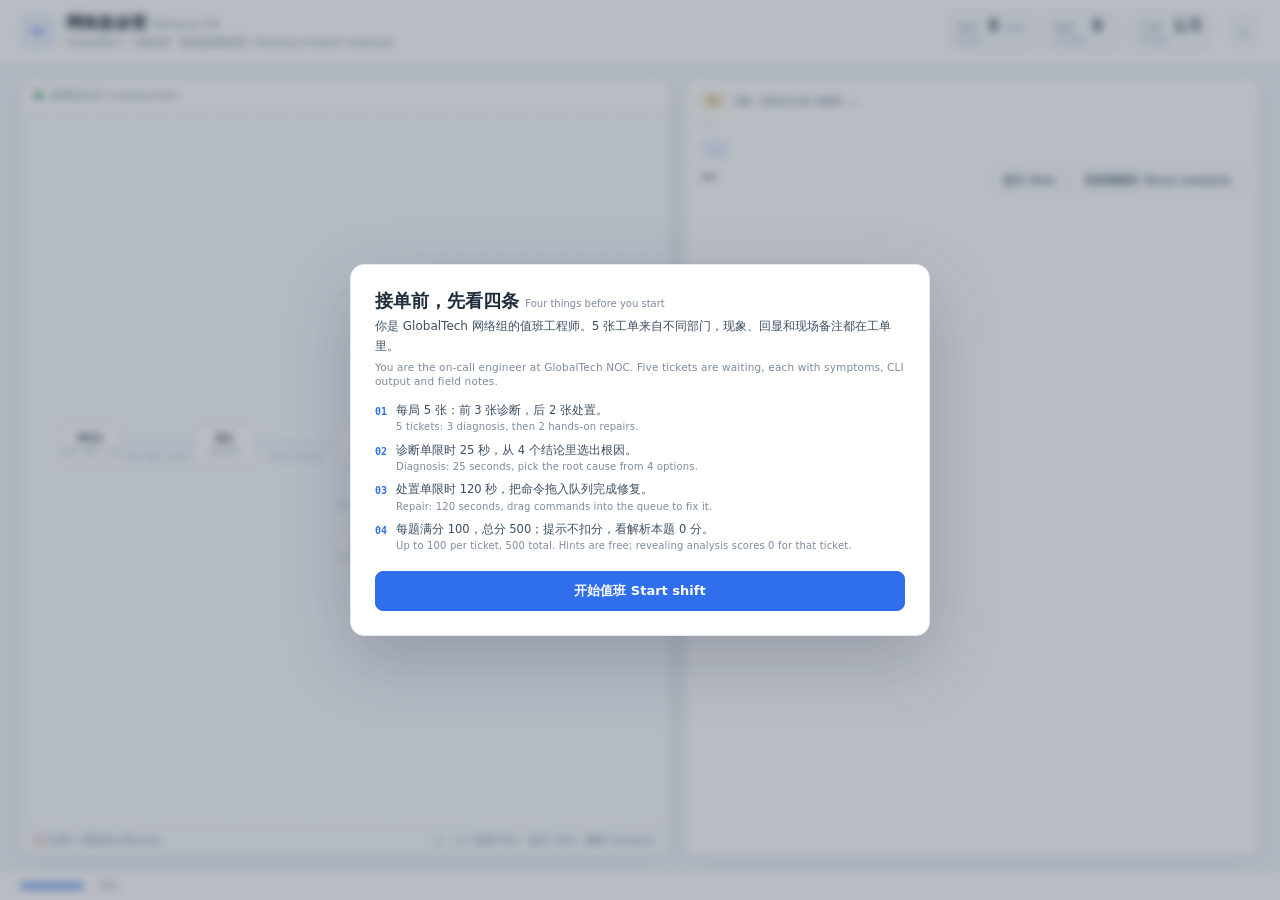
==== commit f3723746: "Redesign H5: light bilingual UI, draggable commands, hints and analysis" ====
--- a/index.html
+++ b/index.html
@@ -3,327 +3,356 @@
 <head>
 <meta charset="utf-8">
 <meta name="viewport" content="width=device-width,initial-scale=1,viewport-fit=cover">
-<meta name="theme-color" content="#070d18">
+<meta name="theme-color" content="#F4F7FB">
 <title>网络急诊室 · Network ER</title>
 <style>
   :root{
-    --bg:#070d18; --bg2:#0a1524; --panel:#0d1929; --panel2:#101f33;
-    --line:#1d3248; --line2:#274a68;
-    --txt:#e7f0ff; --dim:#8ea6c4; --dim2:#5f7a9a;
-    --cyan:#3ddcff; --green:#3ee08a; --amber:#ffc857; --red:#ff5f6d;
-    --mono:Consolas,"Cascadia Mono",Menlo,monospace;
+    --bg:#F4F7FB; --card:#FFFFFF; --ink:#1E2C3C; --body:#3D4F63; --muted:#7C8B9D;
+    --line:#E4EAF2; --line2:#D3DFEC; --blue:#2F6FEB; --blue-dark:#1E56C8; --soft:#EEF4FE;
+    --green:#188A5E; --green-bg:#F2FBF7; --red:#C94A4A; --red-bg:#FFF6F6;
+    --amber:#A86A12; --amber-bg:#FFFBF1; --mono:Consolas,"Cascadia Mono",Menlo,monospace;
+    --shadow:0 1px 2px rgba(17,38,66,.04), 0 8px 24px rgba(17,38,66,.05);
   }
   *{box-sizing:border-box;-webkit-tap-highlight-color:transparent}
+  [hidden]{display:none!important}
   html,body{margin:0;padding:0}
   body{
-    background:
-      radial-gradient(1200px 600px at 15% -10%, #10233c 0%, transparent 60%),
-      radial-gradient(900px 500px at 100% 0%, #0d2a3a 0%, transparent 55%),
-      var(--bg);
-    color:var(--txt);
+    background:var(--bg);color:var(--body);
     font-family:"Microsoft YaHei","PingFang SC",system-ui,-apple-system,sans-serif;
     height:100dvh;display:flex;flex-direction:column;overflow:hidden;
   }
-  /* ---------- header ---------- */
-  header{display:flex;align-items:center;gap:14px;padding:14px 18px 12px;flex-wrap:wrap}
-  .brand{display:flex;align-items:center;gap:10px;margin-right:auto}
-  .logo{
-    width:34px;height:34px;border-radius:9px;flex:none;
-    background:linear-gradient(145deg,#1b4a63,#0f2436);
-    border:1px solid #2f6e8c;display:grid;place-items:center;
-    box-shadow:0 0 18px rgba(61,220,255,.18);
-  }
-  .logo svg{width:19px;height:19px}
-  h1{font-size:17px;margin:0;letter-spacing:.5px;font-weight:700}
-  .sub{font-size:11px;color:var(--dim2);margin-top:2px}
+  .zh{display:block}
+  .en{display:block;font-size:10.5px;line-height:1.35;color:var(--muted);font-weight:400;margin-top:2px;letter-spacing:.15px}
+  .en-inline{font-style:normal;font-size:10px;color:var(--muted);font-weight:400}
+
+  /* ---------------- header ---------------- */
+  header{
+    background:var(--card);border-bottom:1px solid var(--line);
+    display:flex;align-items:center;gap:16px;padding:11px 20px;flex-wrap:wrap;
+  }
+  .brand{display:flex;align-items:center;gap:10px;margin-right:auto;min-width:0}
+  .mark{
+    width:36px;height:36px;border-radius:10px;flex:none;background:var(--soft);
+    border:1px solid #D6E4FA;display:grid;place-items:center;
+  }
+  .mark svg{width:19px;height:19px}
+  h1{font-size:16px;margin:0;color:var(--ink);letter-spacing:.2px;white-space:nowrap}
+  h1 span{font-size:11px;color:var(--muted);font-weight:500;margin-left:6px;letter-spacing:.3px}
+  .sub{font-size:10.5px;color:var(--muted);margin-top:2px;white-space:nowrap;overflow:hidden;text-overflow:ellipsis}
   .stats{display:flex;gap:8px;flex-wrap:wrap}
-  .chip{
-    display:flex;align-items:center;gap:7px;padding:6px 11px;border-radius:9px;
-    background:var(--panel);border:1px solid var(--line);font-size:12px;color:var(--dim);
-    min-width:74px;
-  }
-  .chip b{color:var(--txt);font-family:var(--mono);font-size:14px;font-weight:700}
-  .chip .max{font-style:normal;font-family:var(--mono);font-size:10px;color:var(--dim2);margin-left:-2px}
-  .chip.hot b{color:var(--amber)}
-  button.ghost{
-    background:var(--panel);border:1px solid var(--line);color:var(--dim);
-    padding:7px 12px;border-radius:9px;font-size:12px;cursor:pointer;font-family:inherit;
-  }
-  button.ghost:hover{border-color:var(--line2);color:var(--txt)}
-  /* ---------- layout ---------- */
+  .stat{
+    background:#F8FAFD;border:1px solid var(--line);border-radius:8px;
+    padding:5px 10px;display:flex;align-items:baseline;gap:6px;min-width:78px;
+  }
+  .stat .k{font-size:10px;color:var(--muted);line-height:1.2}
+  .stat .k i{display:block;font-style:normal;font-size:9px;color:#9AA8B8;margin-top:1px}
+  .stat b{font-family:var(--mono);font-size:15px;color:var(--ink);font-weight:700}
+  .stat em{font-style:normal;font-size:9.5px;color:#9AA8B8}
+  .iconbtn{
+    width:32px;height:32px;border-radius:8px;border:1px solid var(--line);
+    background:#F8FAFD;color:var(--muted);cursor:pointer;font-size:15px;flex:none;
+  }
+  .iconbtn:hover{color:var(--ink);border-color:var(--line2)}
+
+  /* ---------------- layout ---------------- */
   main{
-    flex:1;min-height:0;display:grid;grid-template-columns:1.24fr .98fr;gap:16px;
-    padding:0 18px 12px;
+    flex:1;min-height:0;display:grid;grid-template-columns:1.06fr .94fr;
+    gap:14px;padding:14px 20px;width:100%;
   }
   main>*{min-width:0}
-  .card{
-    background:linear-gradient(180deg,rgba(16,31,51,.92),rgba(10,21,36,.92));
-    border:1px solid var(--line);border-radius:14px;position:relative;overflow:hidden;
-    min-width:0;
-  }
-  .card::before{
-    content:"";position:absolute;inset:0;pointer-events:none;
-    background:linear-gradient(120deg,rgba(61,220,255,.05),transparent 40%);
-  }
-  /* ---------- stage ---------- */
-  .stage{display:flex;flex-direction:column;min-height:0}
-  .stagehead{
-    display:flex;align-items:center;gap:8px;padding:10px 14px;
-    border-bottom:1px solid var(--line);font-size:11px;color:var(--dim2);
-    letter-spacing:1px;text-transform:uppercase;
-  }
-  .dot{width:6px;height:6px;border-radius:50%;background:var(--green);box-shadow:0 0 8px var(--green)}
-  .pan{display:none;margin-left:auto;font-size:10px;color:#5f7a9a;letter-spacing:0;text-transform:none}
+  .card{background:var(--card);border:1px solid var(--line);border-radius:12px;box-shadow:var(--shadow);min-width:0}
+  .stage{display:flex;flex-direction:column;min-height:0;overflow:hidden}
+  .cardhead{
+    display:flex;align-items:center;gap:8px;padding:9px 14px;border-bottom:1px solid var(--line);
+    font-size:11px;color:var(--muted);
+  }
+  .cardhead .dot{width:7px;height:7px;border-radius:50%;background:var(--green)}
+  .cardhead .dot.cli{background:var(--blue)}
+  .pan{display:none;margin-left:auto;font-size:10px;color:#9AA8B8}
+  .stagewrap{position:relative;flex:1;min-height:0;display:flex;min-width:0}
+  .stagewrap .stagebody{flex:1;min-width:0}
+  .edge{display:none}
   .stagebody{
-    flex:1;min-height:0;display:grid;place-items:center;padding:6px;position:relative;
-    background-image:radial-gradient(circle at 1px 1px, rgba(90,145,195,.13) 1px, transparent 0);
-    background-size:22px 22px;
-  }
-  .stagebody::after{
-    content:"";position:absolute;inset:0;pointer-events:none;
-    background:radial-gradient(120% 85% at 50% 50%, transparent 68%, rgba(7,13,24,.62) 100%);
+    flex:1;min-height:0;display:grid;place-items:center;padding:6px;
+    background-color:#FAFCFF;
+    background-image:radial-gradient(circle at 1px 1px, #E3EBF5 1px, transparent 0);
+    background-size:20px 20px;
   }
   svg#topo{width:100%;height:100%;max-height:100%;display:block}
   .legend{
     display:flex;justify-content:space-between;gap:10px;align-items:center;
-    padding:8px 14px;border-top:1px solid var(--line);font-size:11px;color:var(--dim2);
-  }
-  .legend em{font-style:normal;display:flex;align-items:center;gap:6px}
-  .legend em i{
-    width:9px;height:9px;border-radius:3px;border:1.5px solid var(--red);
-    box-shadow:0 0 7px rgba(255,95,109,.5);display:inline-block;
-  }
+    padding:7px 14px;border-top:1px solid var(--line);font-size:10.5px;color:var(--muted);
+    background:#FAFCFF;
+  }
+  .legend .sw{display:inline-block;width:9px;height:9px;border-radius:3px;border:1.5px solid var(--red);margin-right:5px;vertical-align:-1px}
   .legend kbd{
-    font-family:var(--mono);font-size:10px;color:#7fa0c0;background:#0c1a2a;
-    border:1px solid var(--line);border-radius:4px;padding:1px 4px;margin:0 1px;
-  }
-  .scene{display:none}
-  .scene.on{display:block}
-  .link{stroke:#26466a;stroke-width:3;stroke-linecap:round}
-  .link.thin{stroke-width:2.4}
-  .node rect{fill:#0e1c2e;stroke:#2a4b6c;stroke-width:1.4;transition:.25s}
-  .node .nm{fill:#dbe9ff;font-size:17px;font-weight:700;text-anchor:middle;letter-spacing:.5px}
-  .node .ip{fill:#6f8aab;font-size:12px;text-anchor:middle;font-family:var(--mono)}
-  .node.alert rect{stroke:var(--red);fill:#2a1219}
-  .node.alert{animation:beat 1.25s ease-in-out infinite}
-  @keyframes beat{0%,100%{opacity:1}50%{opacity:.55}}
-  .lbl{fill:#4f6c8d;font-size:11px;text-anchor:middle;font-family:var(--mono)}
-  .port{fill:#3c5c7d;font-size:9px;text-anchor:middle;font-family:var(--mono)}
-  /* ---------- case panel ---------- */
-  .panel{display:flex;flex-direction:column;min-height:0;overflow-y:auto;overflow-x:hidden}
-  .panel::after{
-    content:"NETWORK ER";position:absolute;right:12px;bottom:6px;pointer-events:none;
-    font-size:38px;font-weight:800;letter-spacing:3px;color:rgba(90,150,200,.055);
-  }
-  .ptop{padding:12px 16px 0}
-  .meta{display:flex;align-items:center;gap:7px;font-size:11px;color:var(--dim2);flex-wrap:wrap}
-  .prio{
-    font-family:var(--mono);font-size:10px;font-weight:700;padding:2px 6px;border-radius:5px;
-    border:1px solid var(--line2);
-  }
-  .prio.p1{color:#ff9aa2;border-color:rgba(255,95,109,.5);background:rgba(255,95,109,.12)}
-  .prio.p2{color:#ffd18a;border-color:rgba(255,200,87,.42);background:rgba(255,200,87,.09)}
-  .prio.p3{color:#9fc4e8;border-color:#2a4b6c;background:#122437}
-  .meta .id{font-family:var(--mono);font-size:10.5px;color:#7fa8cc;letter-spacing:.2px}
-  .meta2{font-size:10.5px;color:#6b86a3;margin:5px 0 0}
-  .tagg{margin:7px 0 8px}
-  .tagx{
-    padding:3px 8px;border-radius:6px;background:rgba(61,220,255,.1);
-    border:1px solid rgba(61,220,255,.25);color:#7fe4ff;font-size:10.5px;
-  }
-  .ptitle{font-size:15px;font-weight:700;line-height:1.45;margin:0 0 2px}
-  /* ---------- evidence ---------- */
-  .evs{display:flex;flex-direction:column;gap:8px;margin-top:9px}
-  .ev{border:1px solid var(--line);border-radius:9px;overflow:hidden;background:#08111d}
+    font-family:var(--mono);font-size:9.5px;color:#5C7188;background:#fff;
+    border:1px solid var(--line2);border-radius:4px;padding:1px 4px;margin:0 1px;
+  }
+  .scene{display:none}.scene.on{display:block}
+  .link{stroke:#CFDCEA;stroke-width:2.6;stroke-linecap:round}
+  .link.thin{stroke-width:2}
+  .node rect{fill:#FFFFFF;stroke:#D6E1EE;stroke-width:1.2;transition:.2s}
+  .node .nm{fill:#22364D;font-size:16px;font-weight:700;text-anchor:middle;letter-spacing:.3px}
+  .node .ip{fill:#8194A8;font-size:11px;text-anchor:middle;font-family:var(--mono)}
+  .node.alert rect{stroke:var(--red);fill:#FFF7F7}
+  .node.alert{animation:beat 1.4s ease-in-out infinite}
+  @keyframes beat{0%,100%{opacity:1}50%{opacity:.62}}
+  .lbl{fill:#93A4B6;font-size:10.5px;text-anchor:middle;font-family:var(--mono)}
+  .port{fill:#A6B5C6;font-size:9px;text-anchor:middle;font-family:var(--mono)}
+
+  /* ---------------- ticket ---------------- */
+  .ticket{overflow-y:auto;overscroll-behavior:contain;padding:14px 16px 16px}
+  .meta{display:flex;align-items:center;gap:7px;flex-wrap:wrap;font-size:11px;color:var(--muted)}
+  .prio{font-family:var(--mono);font-size:10px;font-weight:700;padding:2px 6px;border-radius:5px;border:1px solid}
+  .prio.p1{color:#B23B3B;border-color:#F0C9C9;background:#FFF5F5}
+  .prio.p2{color:#A86A12;border-color:#F1DFC0;background:#FFFBF1}
+  .prio.p3{color:#2F6FEB;border-color:#D3E2FB;background:#F2F7FF}
+  .meta .tid{font-family:var(--mono);font-size:10.5px;color:#5C7188}
+  .meta .site{font-size:11px;color:var(--body)}
+  .sep{color:#C3CEDB;margin:0 3px}
+  .meta2{font-size:10.5px;color:var(--muted);margin-top:5px;line-height:1.6}
+  .meta2 span{margin-right:8px}
+  .tag{
+    display:inline-block;margin:8px 0 7px;padding:2px 8px;border-radius:5px;
+    background:var(--soft);border:1px solid #D9E6FA;color:#2F6FEB;font-size:10.5px;
+  }
+  .tag .en-inline{color:#6D8FC4;margin-left:4px}
+  .titlebar{display:flex;align-items:flex-start;gap:8px;justify-content:space-between}
+  .titlebar .title{flex:1;min-width:0}
+  .titlebar .actions{flex:none;display:flex;gap:5px;margin-top:1px;flex-wrap:wrap;justify-content:flex-end}
+  .title{margin:0 0 2px;font-size:16px;line-height:1.4;color:var(--ink);font-weight:700}
+  .title .en{font-size:11px;margin-top:2px}
+  .evs{display:flex;flex-direction:column;gap:6px;margin-top:7px}
+  .ev{border:1px solid var(--line);border-radius:8px;overflow:hidden;background:#F8FAFD}
   .evsrc{
-    padding:5px 10px;font-size:10px;color:#7fa8cc;background:#0b1828;
-    border-bottom:1px solid var(--line);font-family:var(--mono);letter-spacing:.3px;
+    padding:4px 9px;font-size:9.5px;color:#5C7188;background:#F1F5FA;
+    border-bottom:1px solid var(--line);font-family:var(--mono);
   }
   .ev pre{
-    margin:0;padding:8px 10px;font-family:var(--mono);font-size:11px;line-height:1.55;
-    color:#a9c6e2;white-space:pre;overflow:auto;max-height:150px;
+    margin:0;padding:6px 9px;font-family:var(--mono);font-size:10px;line-height:1.48;
+    color:#33475B;white-space:pre;overflow:auto;max-height:96px;
   }
   .note{
-    margin:9px 0 0;padding:8px 10px;border-left:2px solid var(--amber);
-    background:rgba(255,200,87,.06);border-radius:0 8px 8px 0;
-    font-size:11.5px;line-height:1.6;color:#c9b98f;
-  }
-  .note b{display:block;font-size:10px;color:#a8915f;font-weight:600;margin-bottom:2px;letter-spacing:.5px}
-  /* ---------- CLI ---------- */
-  .goalbox{
-    margin-top:9px;border:1px solid #24405c;background:#0b1a2b;border-radius:9px;padding:8px 10px;
-  }
-  .goalbox .row{display:flex;gap:8px;font-size:11px;line-height:1.65}
-  .goalbox .row+.row{margin-top:3px}
-  .goalbox b{flex:none;color:#7fa8cc;font-weight:600;font-size:10.5px;padding-top:1px}
-  .goalbox span{color:#cfe2f5}
-  .goalbox code{color:#8ff0c0;font-family:var(--mono);font-size:10.5px;white-space:pre-wrap;word-break:break-word}
-  .cliterm{margin-top:9px}
-  .termout{
-    height:128px;overflow-y:auto;padding:8px 10px;background:#08111d;
-    font-family:var(--mono);font-size:11px;line-height:1.6;color:#a9c6e2;
-    white-space:pre-wrap;overflow-wrap:anywhere;word-break:break-word;
-  }
-  .termout .cl{color:#5fe6ff}
-  .termout .er{color:#ff7b87}
-  .termout .ok{color:#6ff0a8}
-  .termin{display:flex;align-items:center;gap:6px;padding:7px 8px;border-top:1px solid var(--line);background:#0a1420}
-  .termin .ps{font-family:var(--mono);font-size:11px;color:#5fe6ff;flex:none}
-  .termin input{
-    flex:1;min-width:0;background:transparent;border:0;outline:0;color:#e7f0ff;
-    font-family:var(--mono);font-size:11.5px;padding:3px 0;
-  }
-  .termin input::placeholder{color:#4f6c8d}
-  .termin button{
-    flex:none;padding:4px 12px;border-radius:6px;cursor:pointer;font-family:inherit;
-    font-size:11px;font-weight:700;color:#bff1ff;background:#153a52;border:1px solid #2d6f8c;
-  }
-  .termin button:disabled{opacity:.45;cursor:default}
-  /* ---------- options ---------- */
-  .opts{padding:10px 16px 4px;display:flex;flex-direction:column;gap:7px;min-height:0}
+    margin:7px 0 0;padding:6px 8px;border-left:2px solid #E2B25A;background:var(--amber-bg);
+    border-radius:0 6px 6px 0;font-size:10.5px;line-height:1.5;color:#6E5A34;
+  }
+  .note b{display:block;font-size:10px;color:#9A7A3A;font-weight:600;margin-bottom:2px}
+  .note .en{color:#93794C}
+
+  /* ---------------- options ---------------- */
+  .opts{display:flex;flex-direction:column;gap:6px;margin-top:10px}
   .opt{
-    display:flex;align-items:flex-start;gap:10px;text-align:left;width:100%;
-    padding:9px 11px;border-radius:9px;cursor:pointer;font-family:inherit;
-    background:var(--panel2);border:1px solid var(--line);color:var(--txt);
-    font-size:12.5px;line-height:1.5;transition:.16s;
-  }
-  .opt:hover:not(.dis){border-color:var(--line2);transform:translateX(2px);background:#132741}
+    display:flex;align-items:flex-start;gap:9px;width:100%;text-align:left;
+    padding:8px 10px;border-radius:8px;border:1px solid var(--line);background:#fff;
+    color:var(--body);font-family:inherit;font-size:12px;line-height:1.45;cursor:pointer;transition:.15s;
+  }
+  .opt:hover:not(.dis){border-color:#BCD3F2;background:#FAFCFF}
   .opt b{
     flex:none;width:20px;height:20px;border-radius:5px;display:grid;place-items:center;
-    background:#173049;color:#7fb6d6;font-size:11px;font-family:var(--mono);
-  }
-  .opt.ok{border-color:var(--green);background:rgba(62,224,138,.1)}
-  .opt.ok b{background:var(--green);color:#04140c}
-  .opt.bad{border-color:var(--red);background:rgba(255,95,109,.1)}
-  .opt.bad b{background:var(--red);color:#1a0508}
-  .opt.dis{cursor:default;opacity:.92}
-  /* ---------- feedback ---------- */
-  .fb{
-    margin:10px 16px 12px;padding:11px 12px;border-radius:10px;border:1px solid var(--line);
-    background:#0b1826;animation:up .22s ease-out;
-  }
-  @keyframes up{from{opacity:0;transform:translateY(6px)}to{opacity:1;transform:none}}
-  .fb.ok{border-color:rgba(62,224,138,.45)}
-  .fb.bad{border-color:rgba(255,95,109,.45)}
-  .fbh{font-size:12.5px;font-weight:700;margin-bottom:5px}
-  .fb.ok .fbh{color:var(--green)}.fb.bad .fbh{color:var(--red)}
-  .fb p{margin:0 0 8px;font-size:11.5px;line-height:1.65;color:#a9c0da}
-  .fbmeta{
-    display:flex;align-items:center;gap:12px;margin:-1px 0 7px;
-    font-family:var(--mono);font-size:10.5px;color:var(--dim2);
-  }
-  .fbmeta i{font-style:normal;color:#ffd18a}
+    background:#F1F5FA;color:#6C8299;font-size:10.5px;font-family:var(--mono);margin-top:1px;
+  }
+  .opt .en{margin-top:1px}
+  .opt.ok{border-color:#9FD9BE;background:var(--green-bg)}
+  .opt.ok b{background:var(--green);color:#fff}
+  .opt.bad{border-color:#EDB9B9;background:var(--red-bg)}
+  .opt.bad b{background:var(--red);color:#fff}
+  .opt.dis{cursor:default}
+
+  /* ---------------- CLI ---------------- */
+  .cli{margin-top:9px}
+  .goal{border:1px solid var(--line);background:#F8FAFD;border-radius:8px;padding:6px 8px}
+  .goal .row{display:flex;gap:7px;font-size:10.5px;line-height:1.45}
+  .goal .row+.row{margin-top:3px}
+  .goal b{flex:none;font-size:9.5px;color:#6C8299;font-weight:600;padding-top:2px;width:58px}
+  .goal .gz{color:var(--body)}
+  .goal .ge{font-size:9.5px;color:var(--muted);margin-top:1px}
+  .goal code{font-family:var(--mono);font-size:9.5px;color:#2F6FEB;white-space:pre-wrap;word-break:break-word}
+  .term{margin-top:8px;border:1px solid var(--line);border-radius:8px;overflow:hidden;background:#fff}
+  .termbar{
+    display:flex;align-items:center;gap:5px;padding:5px 9px;background:#F1F5FA;
+    border-bottom:1px solid var(--line);font-size:9.5px;color:#7C8B9D;font-family:var(--mono);
+  }
+  .termbar i{width:7px;height:7px;border-radius:50%;background:#D6DFEA}
+  .termbar span{margin-left:5px}
+  .termout{
+    height:88px;overflow-y:auto;padding:6px 9px;background:#FBFCFE;
+    font-family:var(--mono);font-size:10px;line-height:1.5;color:#4A5D72;
+    white-space:pre-wrap;overflow-wrap:anywhere;word-break:break-word;
+  }
+  .termout .cl{color:#2F6FEB}
+  .termout .er{color:var(--red)}
+  .termout .ok{color:var(--green)}
+  .builder{margin-top:9px;border:1px solid var(--line);border-radius:8px;padding:8px;background:#FBFCFE}
+  .bhead{display:flex;align-items:center;justify-content:space-between;gap:8px;margin-bottom:6px}
+  .bhead b{font-size:10.5px;color:#5C7188;font-weight:600}
+  .bhead b i{font-style:normal;font-size:9.5px;color:#9AA8B8;margin-left:4px}
+  .linkbtn{background:none;border:0;color:#6C8299;font-size:10px;cursor:pointer;font-family:inherit;padding:2px 0}
+  .linkbtn:hover{color:var(--red)}
+  .dropzone{
+    min-height:50px;border:1.5px dashed #C9D8EA;border-radius:7px;background:#fff;
+    padding:4px;display:flex;flex-direction:column;gap:4px;transition:.15s;
+  }
+  .dropzone.over{border-color:var(--blue);background:#F5F9FF}
+  .dropzone .empty{color:#A6B4C4;font-size:10.5px;text-align:center;padding:16px 6px;line-height:1.5}
+  .qitem{
+    display:flex;align-items:center;gap:6px;background:#F7FAFF;border:1px solid #DCE8F8;
+    border-left:3px solid var(--blue);border-radius:5px;padding:4px 6px;
+  }
+  .qitem .qn{
+    flex:none;width:16px;height:16px;border-radius:50%;background:var(--blue);color:#fff;
+    font-size:9px;display:grid;place-items:center;font-family:var(--mono);
+  }
+  .qitem code{flex:1;min-width:0;font-family:var(--mono);font-size:10px;color:#2B4A6E;overflow-wrap:anywhere}
+  .qitem .qx{border:0;background:none;color:#A6B4C4;font-size:14px;line-height:1;cursor:pointer;padding:0 2px}
+  .qitem .qx:hover{color:var(--red)}
+  .bank{display:flex;flex-wrap:wrap;gap:5px;margin-top:7px}
+  .cmdtile{
+    font-family:var(--mono);font-size:10px;line-height:1.3;color:#2B4A6E;
+    background:#fff;border:1px solid #D8E3F1;border-radius:6px;padding:5px 7px;
+    cursor:grab;text-align:left;transition:.15s;white-space:nowrap;
+  }
+  .cmdtile:hover{border-color:#A9C6EE;background:#F8FBFF}
+  .cmdtile.used{opacity:.32;cursor:default;border-style:dashed}
+  .cmdtile.dragging{opacity:.5}
+  .runrow{display:flex;align-items:center;gap:8px;margin-top:7px}
+  .buildmsg{font-size:10px;color:var(--amber);margin-top:5px;line-height:1.45}
+
+  /* ---------------- actions / feedback ---------------- */
+  .actions{display:flex;gap:8px;margin-top:10px;flex-wrap:wrap}
+  .btn{
+    border-radius:7px;padding:6px 11px;font-size:11px;font-weight:600;cursor:pointer;
+    font-family:inherit;border:1px solid var(--line2);background:#fff;color:#5C7188;
+  }
+  .btn:hover{border-color:#A9C6EE;color:var(--blue)}
+  .btn.primary{background:var(--blue);border-color:var(--blue);color:#fff}
+  .btn.primary:hover{background:var(--blue-dark);color:#fff}
+  .btn:disabled{opacity:.45;cursor:default}
+  .hintbox{
+    margin-top:8px;padding:7px 9px;border:1px solid #F0E1C2;background:var(--amber-bg);
+    border-radius:6px;font-size:10.5px;line-height:1.55;color:#7A5B1E;
+  }
+  .hintbox b{display:block;font-size:10px;color:#9A7A3A;margin-bottom:2px}
+  .hintbox .en{color:#93794C}
+  .fb{margin-top:10px;border:1px solid var(--line);background:#F8FAFD;border-radius:8px;padding:9px 10px;animation:up .18s ease-out}
+  @keyframes up{from{opacity:0;transform:translateY(4px)}to{opacity:1;transform:none}}
+  .fb.ok{border-color:#BEE7D6;background:var(--green-bg)}
+  .fb.bad{border-color:#EFC5C5;background:var(--red-bg)}
+  .fb.info{border-color:#C9DCF5;background:#F5F9FF}
+  .fbh{font-size:11.5px;font-weight:700;margin-bottom:3px;color:var(--ink)}
+  .fb.ok .fbh{color:var(--green)} .fb.bad .fbh{color:var(--red)} .fb.info .fbh{color:var(--blue)}
+  .fbmeta{font-family:var(--mono);font-size:9.5px;color:#8A99A8;margin-bottom:5px}
+  .fbmeta i{font-style:normal;color:var(--amber);margin-left:6px}
+  .fb p{margin:0 0 5px;font-size:10.5px;line-height:1.55;color:var(--body)}
+  .fb p.en{margin:0 0 7px;font-size:10px;color:var(--muted)}
   .fix{
-    display:flex;gap:8px;align-items:flex-start;background:#07101a;border:1px solid #193049;
-    border-radius:7px;padding:7px 9px;font-family:var(--mono);font-size:11px;line-height:1.6;
-  }
-  .fix span{flex:none;color:var(--dim2);font-family:inherit;font-size:10px;padding-top:1px}
-  .fix code{color:#8ff0c0;white-space:pre-wrap;word-break:break-all}
-  .footer{display:flex;align-items:center;gap:12px;padding:0 18px 14px}
-  .bars{display:flex;gap:6px;flex:1}
-  .bars i{height:4px;border-radius:2px;background:#183049;flex:1;transition:.3s}
-  .bars i.on{background:var(--cyan)}
+    display:flex;gap:7px;align-items:flex-start;background:#fff;border:1px solid var(--line);
+    border-radius:6px;padding:6px 8px;font-family:var(--mono);font-size:10px;line-height:1.5;
+  }
+  .fix span{flex:none;font-family:inherit;font-size:9.5px;color:#8A99A8;padding-top:1px}
+  .fix code{color:#1E7A56;white-space:pre-wrap;word-break:break-all}
+
+  /* ---------------- footer ---------------- */
+  footer{
+    background:var(--card);border-top:1px solid var(--line);
+    display:flex;align-items:center;gap:12px;padding:8px 20px;flex-wrap:wrap;
+  }
+  .timerwrap{display:flex;align-items:center;gap:7px;min-width:112px}
+  .timerbar{width:64px;height:4px;border-radius:2px;background:#E8EEF6;overflow:hidden}
+  .timerbar>i{display:block;height:100%;background:var(--blue);width:100%;transition:width .1s linear}
+  .timerbar.warn>i{background:var(--red)}
+  .tnum{font-family:var(--mono);font-size:11px;color:var(--muted);min-width:28px;text-align:right}
+  .bars{display:flex;gap:5px;flex:1}
+  .bars i{height:4px;border-radius:2px;background:#E8EEF6;flex:1;transition:.25s}
+  .bars i.on{background:#9FC0F5}
   .bars i.ok{background:var(--green)}
   .bars i.no{background:var(--red)}
-  .timerwrap{display:flex;align-items:center;gap:8px;min-width:118px}
-  .timerbar{width:70px;height:4px;border-radius:2px;background:#183049;overflow:hidden}
-  .timerbar>i{display:block;height:100%;background:var(--cyan);width:100%}
-  .timerbar.warn>i{background:var(--red)}
-  .tnum{font-family:var(--mono);font-size:12px;color:var(--dim);min-width:30px;text-align:right}
-  .next{
-    padding:8px 16px;border-radius:9px;border:1px solid #2d6f8c;cursor:pointer;font-family:inherit;
-    background:linear-gradient(180deg,#1a4a60,#123347);color:#bff1ff;font-size:12.5px;font-weight:700;
-  }
-  .next:hover{filter:brightness(1.12)}
-  /* ---------- overlays ---------- */
+
+  /* ---------------- overlays ---------------- */
   .overlay{
-    position:fixed;inset:0;z-index:50;display:none;place-items:center;padding:20px;
-    background:rgba(4,9,16,.82);backdrop-filter:blur(6px);
+    position:fixed;inset:0;z-index:60;display:none;place-items:center;padding:18px;
+    background:rgba(23,38,58,.30);backdrop-filter:blur(4px);
   }
   .overlay.on{display:grid}
   .sheet{
-    width:min(580px,100%);max-height:88dvh;overflow:auto;border-radius:16px;
-    background:linear-gradient(180deg,#0f2135,#0a1524);border:1px solid #24405c;
-    padding:26px 26px 22px;box-shadow:0 24px 80px rgba(0,0,0,.55);
-  }
-  .sheet h2{margin:0 0 6px;font-size:19px}
-  .sheet .lead{color:var(--dim);font-size:12.5px;line-height:1.7;margin:0 0 16px}
-  .rules{display:grid;gap:9px;margin:0 0 20px}
-  .rule{display:flex;gap:10px;font-size:12.5px;line-height:1.55;color:#b8cbe3}
-  .rule b{color:var(--cyan);font-family:var(--mono);font-size:11px;padding-top:2px}
+    width:min(580px,100%);max-height:88dvh;overflow:auto;background:#fff;border:1px solid var(--line);
+    border-radius:14px;padding:24px;box-shadow:0 24px 70px rgba(17,38,66,.22);
+  }
+  .sheet h2{margin:0 0 4px;font-size:18px;color:var(--ink)}
+  .sheet .lead{font-size:12px;line-height:1.65;color:var(--body);margin:0 0 14px}
+  .sheet .lead .en{margin-top:3px}
+  .rules{display:grid;gap:8px;margin:0 0 18px}
+  .rule{display:flex;gap:9px;font-size:11.5px;line-height:1.5;color:var(--body)}
+  .rule b{color:var(--blue);font-family:var(--mono);font-size:10px;padding-top:2px}
+  .rule .en{font-size:10px;margin-top:1px}
   .cta{
-    width:100%;padding:12px;border-radius:10px;border:1px solid #2f7d9c;cursor:pointer;
-    font-family:inherit;font-size:14px;font-weight:700;color:#04121a;
-    background:linear-gradient(180deg,#6ce4ff,#31b7dd);
-  }
-  .cta:hover{filter:brightness(1.06)}
-  .score{display:flex;align-items:flex-end;gap:10px;margin:6px 0 4px}
-  .score b{font-size:44px;line-height:1;font-family:var(--mono);color:var(--cyan)}
-  .score span{color:var(--dim2);font-size:12px;padding-bottom:5px}
-  .rank{color:var(--amber);font-size:13px;font-weight:700;margin-bottom:14px}
-  .mini{display:flex;gap:10px;margin-bottom:16px}
-  .mini div{flex:1;background:#0b1826;border:1px solid var(--line);border-radius:9px;padding:9px 11px}
-  .mini span{display:block;font-size:10.5px;color:var(--dim2);margin-bottom:3px}
-  .mini b{font-family:var(--mono);font-size:16px}
-  .ho{width:100%;border-collapse:collapse;margin:0 0 16px}
-  .ho th{
-    text-align:left;font-weight:600;color:var(--dim2);font-size:10.5px;
-    padding:5px 6px;border-bottom:1px solid #1c3149;
-  }
+    width:100%;padding:10px;border-radius:8px;border:1px solid var(--blue);cursor:pointer;
+    font-family:inherit;font-size:13px;font-weight:700;color:#fff;background:var(--blue);
+  }
+  .cta:hover{background:var(--blue-dark)}
+  .score{display:flex;align-items:flex-end;gap:8px;margin:4px 0 2px}
+  .score b{font-size:40px;line-height:1;font-family:var(--mono);color:var(--blue)}
+  .score span{font-size:11px;color:var(--muted);padding-bottom:5px}
+  .rank{font-size:12.5px;font-weight:700;color:var(--amber);margin-bottom:12px}
+  .rank .en-inline{color:#9A7A3A;margin-left:5px}
+  .mini{display:flex;gap:8px;margin-bottom:13px}
+  .mini div{flex:1;background:#F8FAFD;border:1px solid var(--line);border-radius:7px;padding:7px 9px}
+  .mini span{display:block;font-size:9.5px;color:var(--muted);margin-bottom:2px}
+  .mini span i{font-style:normal;font-size:9px;color:#9AA8B8}
+  .mini b{font-family:var(--mono);font-size:15px;color:var(--ink)}
+  .ho{width:100%;border-collapse:collapse;margin:0 0 13px}
+  .ho th{text-align:left;font-size:9.5px;font-weight:600;color:var(--muted);padding:4px 5px;border-bottom:1px solid var(--line)}
   .ho th:last-child{text-align:right}
-  .ho td{padding:6px;border-bottom:1px dashed #16293f;font-family:var(--mono);font-size:10.5px;color:#a9c0da}
-  .ho td.v{font-family:inherit;font-size:11px}
-  .ho .okv{color:var(--green)}.ho .nov{color:var(--red)}
-  .ho td.sc{text-align:right;color:#ffd18a}
-  .review{margin:0 0 18px;max-height:180px;overflow:auto}
-  .rv{padding:9px 0;border-bottom:1px dashed #1c3149;font-size:12px;line-height:1.6}
-  .rv b{color:#ffd18a;display:block;font-size:11.5px;margin-bottom:2px}
-  .rv span{color:var(--dim)}
-  .rv em{color:#8ff0c0;font-style:normal;font-family:var(--mono);font-size:10.5px;display:block;margin-top:3px}
-  /* ---------- mobile ---------- */
-  @media(max-width:980px){
+  .ho td{padding:5px;border-bottom:1px solid #F0F4F9;font-family:var(--mono);font-size:10px;color:#5C7188}
+  .ho td.v{font-family:inherit;font-size:10.5px}
+  .ho .okv{color:var(--green)} .ho .nov{color:var(--red)} .ho .rev{color:var(--blue)}
+  .ho td.sc{text-align:right;color:var(--amber)}
+  .review{max-height:220px;overflow:auto;margin-bottom:14px}
+  .rv{padding:7px 0;border-bottom:1px dashed #E8EEF6;font-size:11px;line-height:1.55}
+  .rv b{display:block;color:var(--ink);font-size:11px;margin-bottom:2px}
+  .rv span{color:var(--muted);display:block}
+  .rv em{font-style:normal;color:#1E7A56;font-family:var(--mono);font-size:9.5px;display:block;margin-top:2px;white-space:normal;overflow-wrap:anywhere}
+  .sheet.confirm{width:min(380px,100%);padding:20px}
+  .confirm p{font-size:11.5px;line-height:1.6;color:var(--body);margin:6px 0 16px}
+  .confirm .row{display:flex;gap:8px;justify-content:flex-end}
+  .confirm .btn{padding:7px 14px}
+
+  /* ---------------- mobile ---------------- */
+  @media(max-width:900px){
     html,body{max-width:100%;overflow-x:hidden}
-    body{height:auto;min-height:100dvh;overflow-y:auto}
-    header{width:100%;padding:10px 12px;gap:8px}
-    main{grid-template-columns:1fr;min-height:auto;padding:0 12px 10px;gap:12px;width:100%}
-    .card{width:100%;max-width:100%}
+    body{height:auto;min-height:100dvh;overflow-y:auto;padding-bottom:calc(58px + env(safe-area-inset-bottom))}
+    header{padding:9px 12px;gap:8px}
     h1{font-size:15px}
     .brand{flex:1 1 0;min-width:0;margin-right:0}
     .brand>div{min-width:0;overflow:hidden}
-    .sub{white-space:nowrap;overflow:hidden;text-overflow:ellipsis;max-width:100%}
-    .stats{
-      order:3;flex:1 1 100%;width:auto;display:grid;
-      grid-template-columns:repeat(3,minmax(0,1fr));gap:6px;
+    .sub{white-space:normal;overflow:visible;text-overflow:clip;font-size:9.5px;line-height:1.35}
+    .stats{order:3;flex:1 1 100%;display:grid;grid-template-columns:repeat(3,minmax(0,1fr));gap:6px}
+    .stat{min-width:0;padding:4px 6px;justify-content:center;gap:4px}
+    .stat b{font-size:13px}
+    main{grid-template-columns:1fr;height:auto;min-height:0;padding:10px 12px;gap:10px}
+    .stage{min-height:auto}
+    .stagewrap{display:block;flex:none}
+    .edge{display:block;position:absolute;top:0;bottom:0;width:18px;pointer-events:none;z-index:2}
+    .edge.l{left:0;background:linear-gradient(90deg,#FAFCFF,rgba(250,252,255,0))}
+    .edge.r{right:0;background:linear-gradient(270deg,#FAFCFF,rgba(250,252,255,0))}
+    .titlebar{flex-wrap:wrap}
+    .titlebar .actions{width:100%;justify-content:flex-start;margin-top:4px}
+    .stagebody{padding:4px;display:block;overflow-x:auto;overflow-y:hidden;-webkit-overflow-scrolling:touch}
+    svg#topo{width:720px;max-width:none;height:auto}
+    .pan{display:block}
+    .legend{font-size:9.5px;padding:6px 10px;flex-wrap:wrap;gap:5px}
+    .ticket{overflow:visible;padding:11px 12px 14px}
+    .title{font-size:14.5px}
+    .ev pre{max-height:160px}
+    .opt{font-size:11.5px;padding:8px 9px}
+    .cmdtile{font-size:9.5px}
+    footer{
+      position:fixed;left:0;right:0;bottom:0;z-index:40;
+      padding:8px 12px calc(8px + env(safe-area-inset-bottom));
+      background:rgba(255,255,255,.97);backdrop-filter:blur(8px);
     }
-    .chip{padding:5px 6px;min-width:0;justify-content:center;gap:5px;font-size:11px}
-    .chip b{font-size:13px}
-    button.ghost{padding:6px 9px;flex:none}
-    .stage{min-height:auto}
-    .stagebody{
-      padding:4px;display:block;overflow-x:auto;overflow-y:hidden;
-      min-width:0;max-width:100%;-webkit-overflow-scrolling:touch;
-    }
-    svg#topo{width:720px;max-width:none;height:auto}
-    .legend{font-size:10px;padding:7px 10px;gap:6px;flex-wrap:wrap}
-    .legend kbd{font-size:9px}
-    .pan{display:block}
-    .panel{overflow:visible}
-    .opts{max-height:none;padding:10px 12px 2px}
-    .opt{font-size:12.5px;padding:10px 11px}
-    .ev pre{max-height:170px}
-    .ptop{padding:10px 12px 0}
-    .ptitle{font-size:14px}
-    .fb{margin:0 12px 10px}
-    body{padding-bottom:calc(62px + env(safe-area-inset-bottom))}
-    .footer{
-      position:fixed;left:0;right:0;bottom:0;z-index:30;
-      padding:8px 12px calc(8px + env(safe-area-inset-bottom));
-      background:rgba(7,13,24,.96);backdrop-filter:blur(10px);
-      border-top:1px solid var(--line);flex-wrap:wrap;gap:10px;
-    }
-    .timerwrap{min-width:100px}
-    .next{margin-left:auto}
-    .sheet{padding:20px 18px 18px}
+    .timerwrap{min-width:98px}
+    .sheet{padding:19px 16px}
     .mini{flex-wrap:wrap}
     .mini div{flex:1 1 40%}
   }
@@ -333,31 +362,30 @@
 
 <header>
   <div class="brand">
-    <div class="logo" aria-hidden="true">
-      <svg viewBox="0 0 24 24" fill="none" stroke="#5fe6ff" stroke-width="1.8" stroke-linecap="round">
+    <div class="mark" aria-hidden="true">
+      <svg viewBox="0 0 24 24" fill="none" stroke="#2F6FEB" stroke-width="1.8" stroke-linecap="round">
         <path d="M3 12h4l2-5 3 10 2-5h7"/>
       </svg>
     </div>
     <div>
-      <h1 id="t-title">网络急诊室</h1>
-      <div class="sub" id="t-sub">GlobalTech 一线运维 · 路由故障处置</div>
+      <h1>网络急诊室<span>Network ER</span></h1>
+      <div class="sub">GlobalTech 一线运维 · 路由故障处置 / Routing incident response</div>
     </div>
   </div>
   <div class="stats">
-    <div class="chip"><span id="t-score">积分</span><b id="v-score">0</b><em class="max" id="v-max">/500</em></div>
-    <div class="chip hot" id="combo-chip"><span id="t-combo">连击</span><b id="v-combo">0</b></div>
-    <div class="chip"><span id="t-case">工单</span><b id="v-case">1/5</b></div>
+    <div class="stat"><span class="k">得分<i>Score</i></span><b id="v-score">0</b><em>/500</em></div>
+    <div class="stat"><span class="k">连击<i>Combo</i></span><b id="v-combo">0</b></div>
+    <div class="stat"><span class="k">工单<i>Ticket</i></span><b id="v-case">1/5</b></div>
   </div>
-  <button class="ghost" id="lang">EN</button>
-  <button class="ghost" id="restart">↻</button>
+  <button class="iconbtn" id="restart" title="重新开始 Restart">↻</button>
 </header>
 
 <main>
   <section class="card stage">
-    <div class="stagehead"><i class="dot"></i><span id="t-live">实时拓扑 · 故障定位中</span><span class="pan" id="t-pan"></span></div>
-    <div class="stagebody">
-      <svg id="topo" viewBox="0 0 900 430" preserveAspectRatio="xMidYMid meet">
-        <!-- ============ WAN ============ -->
+    <div class="cardhead"><span class="dot" id="v-dot"></span><span id="v-live">故障定位中 <i class="en-inline">Locating fault</i></span><span class="pan">← 拖动查看 Drag →</span></div>
+    <div class="stagewrap">
+      <div class="stagebody">
+        <svg id="topo" viewBox="0 60 900 350" preserveAspectRatio="xMidYMid meet">
         <g id="scene-wan" class="scene on">
           <line class="link" x1="134" y1="200" x2="236" y2="200"/>
           <line class="link" x1="324" y1="200" x2="436" y2="200"/>
@@ -369,40 +397,13 @@
           <text class="lbl" x="580" y="222">10.0.23.0/30</text>
           <text class="lbl" x="765" y="222">192.168.3.0/24</text>
           <text class="lbl" x="480" y="290">192.168.2.0/24</text>
-
-          <g class="node" id="n-pc1">
-            <rect x="46" y="172" width="88" height="56" rx="10"/>
-            <text class="nm" x="90" y="196">PC1</text>
-            <text class="ip" x="90" y="213">192.168.1.10</text>
-          </g>
-          <g class="node" id="n-r1">
-            <rect x="236" y="172" width="88" height="56" rx="10"/>
-            <text class="nm" x="280" y="196">R1</text>
-            <text class="ip" x="280" y="213">AR2220</text>
-          </g>
-          <g class="node" id="n-r2">
-            <rect x="436" y="172" width="88" height="56" rx="10"/>
-            <text class="nm" x="480" y="196">R2</text>
-            <text class="ip" x="480" y="213">AR2220</text>
-          </g>
-          <g class="node" id="n-r3">
-            <rect x="636" y="172" width="88" height="56" rx="10"/>
-            <text class="nm" x="680" y="196">R3</text>
-            <text class="ip" x="680" y="213">AR2220</text>
-          </g>
-          <g class="node" id="n-pc3">
-            <rect x="806" y="172" width="88" height="56" rx="10"/>
-            <text class="nm" x="850" y="196">PC3</text>
-            <text class="ip" x="850" y="213">192.168.3.10</text>
-          </g>
-          <g class="node" id="n-pc2">
-            <rect x="436" y="322" width="88" height="56" rx="10"/>
-            <text class="nm" x="480" y="346">PC2</text>
-            <text class="ip" x="480" y="363">192.168.2.10</text>
-          </g>
+          <g class="node" id="n-pc1"><rect x="46" y="172" width="88" height="56" rx="9"/><text class="nm" x="90" y="196">PC1</text><text class="ip" x="90" y="213">192.168.1.10</text></g>
+          <g class="node" id="n-r1"><rect x="236" y="172" width="88" height="56" rx="9"/><text class="nm" x="280" y="196">R1</text><text class="ip" x="280" y="213">AR2220</text></g>
+          <g class="node" id="n-r2"><rect x="436" y="172" width="88" height="56" rx="9"/><text class="nm" x="480" y="196">R2</text><text class="ip" x="480" y="213">AR2220</text></g>
+          <g class="node" id="n-r3"><rect x="636" y="172" width="88" height="56" rx="9"/><text class="nm" x="680" y="196">R3</text><text class="ip" x="680" y="213">AR2220</text></g>
+          <g class="node" id="n-pc3"><rect x="806" y="172" width="88" height="56" rx="9"/><text class="nm" x="850" y="196">PC3</text><text class="ip" x="850" y="213">192.168.3.10</text></g>
+          <g class="node" id="n-pc2"><rect x="436" y="322" width="88" height="56" rx="9"/><text class="nm" x="480" y="346">PC2</text><text class="ip" x="480" y="363">192.168.2.10</text></g>
         </g>
-
-        <!-- ============ VLAN ============ -->
         <g id="scene-vlan" class="scene">
           <line class="link" x1="164" y1="122" x2="366" y2="210"/>
           <line class="link" x1="164" y1="318" x2="366" y2="230"/>
@@ -410,111 +411,121 @@
           <text class="lbl" x="286" y="150">VLAN 10 · access</text>
           <text class="lbl" x="286" y="296">VLAN 20 · access</text>
           <text class="lbl" x="585" y="206">Trunk · 802.1Q</text>
-
-          <g class="node" id="v-pc1">
-            <rect x="76" y="94" width="88" height="56" rx="10"/>
-            <text class="nm" x="120" y="118">PC1</text>
-            <text class="ip" x="120" y="135">192.168.10.10</text>
-          </g>
-          <g class="node" id="v-pc2">
-            <rect x="76" y="290" width="88" height="56" rx="10"/>
-            <text class="nm" x="120" y="314">PC2</text>
-            <text class="ip" x="120" y="331">192.168.20.10</text>
-          </g>
-          <g class="node" id="v-sw">
-            <rect x="366" y="186" width="128" height="68" rx="10"/>
-            <text class="nm" x="430" y="214">LSW1</text>
-            <text class="ip" x="430" y="232">S5700</text>
-          </g>
-          <g class="node" id="v-ar">
-            <rect x="676" y="186" width="128" height="68" rx="10"/>
-            <text class="nm" x="740" y="212">AR1</text>
-            <text class="ip" x="740" y="230">G0/0/0.10 / .20</text>
-          </g>
+          <g class="node" id="v-pc1"><rect x="76" y="94" width="88" height="56" rx="9"/><text class="nm" x="120" y="118">PC1</text><text class="ip" x="120" y="135">192.168.10.10</text></g>
+          <g class="node" id="v-pc2"><rect x="76" y="290" width="88" height="56" rx="9"/><text class="nm" x="120" y="314">PC2</text><text class="ip" x="120" y="331">192.168.20.10</text></g>
+          <g class="node" id="v-sw"><rect x="366" y="186" width="128" height="68" rx="9"/><text class="nm" x="430" y="214">LSW1</text><text class="ip" x="430" y="232">S5700</text></g>
+          <g class="node" id="v-ar"><rect x="676" y="186" width="128" height="68" rx="9"/><text class="nm" x="740" y="212">AR1</text><text class="ip" x="740" y="230">G0/0/0.10 / .20</text></g>
         </g>
       </svg>
+      </div>
+      <i class="edge l"></i><i class="edge r"></i>
     </div>
     <div class="legend">
-      <em><i></i><span id="t-legend">红框：本单受影响的两端</span></em>
-      <span id="t-keys"><kbd>1</kbd>–<kbd>4</kbd> 选择 · <kbd>↵</kbd> 下一单</span>
+      <span><i class="sw"></i>红框＝受影响 <i class="en-inline">Affected</i></span>
+      <span id="v-keys"><kbd>1</kbd>–<kbd>4</kbd> 选择 Pick · 提示 Hint · 解析 Analysis</span>
     </div>
   </section>
 
-  <section class="card panel">
-    <div class="ptop">
-      <div class="meta">
-        <span class="prio p2" id="v-pri">P2</span>
-        <span class="id" id="v-id">INC-20261110-0000</span>
-        <span id="v-site">—</span>
-      </div>
-      <div class="meta2" id="v-meta2">—</div>
-      <div class="tagg"><span class="tagx" id="v-tag">—</span></div>
-      <h3 class="ptitle" id="v-title">—</h3>
-      <div class="evs" id="v-evs"></div>
-      <p class="note" id="v-note" style="display:none"></p>
-      <div id="v-cli" style="display:none">
-        <div class="goalbox">
-          <div class="row"><b id="t-goal">处置目标</b><span id="v-goal">—</span></div>
-          <div class="row"><b id="t-syntax">命令语法</b><code id="v-syntax">—</code></div>
-        </div>
-        <div class="term cliterm">
-          <div class="termbar"><i></i><i></i><i></i><span id="v-termhead">R3 · console</span></div>
-          <div class="termout" id="v-termout"></div>
-          <div class="termin">
-            <span class="ps" id="v-prompt">&lt;R3&gt;</span>
-            <input id="v-input" autocomplete="off" autocapitalize="off" spellcheck="false" placeholder="输入命令，? 查看帮助">
-            <button id="v-send">执行</button>
-          </div>
-        </div>
+  <section class="card ticket">
+    <div class="meta">
+      <span class="prio p2" id="v-pri">P2</span>
+      <span class="tid" id="v-id">INC-20261110-0000</span>
+      <span class="site" id="v-site">—</span>
+    </div>
+    <div class="meta2" id="v-meta2">—</div>
+    <div class="tag" id="v-tag">—</div>
+    <div class="titlebar">
+      <h2 class="title" id="v-title">—</h2>
+      <div class="actions">
+        <button class="btn" id="v-hint">提示 Hint</button>
+        <button class="btn" id="v-reveal">直接看解析 Show analysis</button>
       </div>
     </div>
+    <div class="hintbox" id="v-hintbox" hidden></div>
+    <div class="evs" id="v-evs"></div>
+    <div class="note" id="v-note" hidden></div>
+
+    <div class="cli" id="v-cli" hidden>
+      <div class="goal">
+        <div class="row"><b>处置目标<br>Objective</b><div><div class="gz" id="v-goal-zh">—</div><div class="ge" id="v-goal-en">—</div></div></div>
+        <div class="row"><b>命令语法<br>Syntax</b><div><code id="v-syntax-zh">—</code><div class="ge" id="v-syntax-en"></div></div></div>
+      </div>
+      <div class="builder">
+        <div class="bhead"><b>按顺序放入命令 <i>Drag / tap commands in order</i></b><button class="linkbtn" id="v-clear">清空 Clear</button></div>
+        <div class="dropzone" id="v-drop"></div>
+        <div class="bank" id="v-bank"></div>
+        <div class="runrow"><button class="btn primary" id="v-run">执行队列 Run queue</button></div>
+        <div class="buildmsg" id="v-buildmsg"></div>
+      </div>
+      <div class="term">
+        <div class="termbar"><i></i><i></i><i></i><span id="v-termhead"></span></div>
+        <div class="termout" id="v-termout"></div>
+      </div>
+    </div>
+
     <div class="opts" id="v-opts"></div>
     <div id="v-fb"></div>
   </section>
 </main>
 
-<div class="footer">
+<footer>
   <div class="timerwrap">
     <div class="timerbar" id="bar"><i id="barfill"></i></div>
     <span class="tnum" id="v-time">25s</span>
   </div>
   <div class="bars" id="v-bars"></div>
-  <button class="next" id="next" style="display:none">下一张工单 →</button>
-</div>
+  <button class="btn primary" id="next" hidden>下一张 Next</button>
+</footer>
 
 <!-- start -->
 <div class="overlay on" id="ov-start">
   <div class="sheet">
-    <h2 id="t-start-title">接单前，先看三条</h2>
-    <p class="lead" id="t-start-lead">你是 GlobalTech 网络组的值班工程师。5 张工单来自不同部门，现象、命令回显和现场备注都在工单里。</p>
+    <h2>接单前，先看四条 <span class="en-inline">Four things before you start</span></h2>
+    <p class="lead">你是 GlobalTech 网络组的值班工程师。5 张工单来自不同部门，现象、回显和现场备注都在工单里。
+      <span class="en">You are the on-call engineer at GlobalTech NOC. Five tickets are waiting, each with symptoms, CLI output and field notes.</span>
+    </p>
     <div class="rules">
-      <div class="rule"><b>01</b><span id="t-r1">每局 5 张：前 3 张诊断，后 2 张处置。</span></div>
-      <div class="rule"><b>02</b><span id="t-r2">诊断单限时 25 秒，从 4 个结论里选出根因。</span></div>
-      <div class="rule"><b>03</b><span id="t-r3">处置单限时 120 秒，在终端里敲 VRP 命令把故障修好。</span></div>
-      <div class="rule"><b>04</b><span id="t-r4">每张满分 100，总分 500：基础 60 + 速度 30 + 连击 10。</span></div>
+      <div class="rule"><b>01</b><div><span>每局 5 张：前 3 张诊断，后 2 张处置。</span><span class="en">5 tickets: 3 diagnosis, then 2 hands-on repairs.</span></div></div>
+      <div class="rule"><b>02</b><div><span>诊断单限时 25 秒，从 4 个结论里选出根因。</span><span class="en">Diagnosis: 25 seconds, pick the root cause from 4 options.</span></div></div>
+      <div class="rule"><b>03</b><div><span>处置单限时 120 秒，把命令拖入队列完成修复。</span><span class="en">Repair: 120 seconds, drag commands into the queue to fix it.</span></div></div>
+      <div class="rule"><b>04</b><div><span>每题满分 100，总分 500；提示不扣分，看解析本题 0 分。</span><span class="en">Up to 100 per ticket, 500 total. Hints are free; revealing analysis scores 0 for that ticket.</span></div></div>
     </div>
-    <button class="cta" id="btn-start">开始值班</button>
+    <button class="cta" id="btn-start">开始值班 Start shift</button>
   </div>
 </div>
 
 <!-- result -->
 <div class="overlay" id="ov-result">
   <div class="sheet">
-    <h2 id="t-res-title">交班报告</h2>
-    <div class="score"><b id="v-final">0</b><span id="v-finalmax">/500 分</span></div>
+    <h2>交班报告 <span class="en-inline">Handover report</span></h2>
+    <div class="score"><b id="v-final">0</b><span>/500 分 pts</span></div>
     <div class="rank" id="v-rank">—</div>
     <div class="mini">
-      <div><span id="t-res-acc">诊断准确率</span><b id="v-acc">0%</b></div>
-      <div><span id="t-res-right">正确</span><b id="v-right">0/5</b></div>
-      <div><span id="t-res-best">最高连击</span><b id="v-best">0</b></div>
-      <div><span id="t-res-avg">平均判断</span><b id="v-avg">0s</b></div>
+      <div><span>准确率 <i>Accuracy</i></span><b id="v-acc">0%</b></div>
+      <div><span>正确 <i>Correct</i></span><b id="v-right">0/5</b></div>
+      <div><span>最高连击 <i>Best combo</i></span><b id="v-best">0</b></div>
+      <div><span>平均用时 <i>Avg time</i></span><b id="v-avg">0s</b></div>
     </div>
     <table class="ho">
-      <thead><tr><th id="t-th-ticket">工单号</th><th id="t-th-verdict">判定</th><th id="t-th-time">用时</th><th id="t-th-score">得分</th></tr></thead>
+      <thead><tr><th>工单号 Ticket</th><th>判定 Verdict</th><th>用时 Time</th><th>得分 Points</th></tr></thead>
       <tbody id="v-ho"></tbody>
     </table>
     <div class="review" id="v-review"></div>
-    <button class="cta" id="btn-again">再值一班</button>
+    <button class="cta" id="btn-again">再值一班 Next shift</button>
+  </div>
+</div>
+
+<!-- confirm reveal -->
+<div class="overlay" id="ov-confirm">
+  <div class="sheet confirm">
+    <h2>看解析？ <span class="en-inline">Show analysis?</span></h2>
+    <p>本题将记为 0 分，并直接显示正确答案、解析与处置命令。
+      <span class="en">This ticket scores 0 and reveals the answer, explanation and remediation.</span>
+    </p>
+    <div class="row">
+      <button class="btn" id="btn-cancel">取消 Cancel</button>
+      <button class="btn primary" id="btn-confirm">看解析 Show</button>
+    </div>
   </div>
 </div>
 
@@ -989,146 +1000,42 @@
   }
 ];
 
-/* =========================================================
-   文案
-   ========================================================= */
-const UI = {
-  zh:{
-    title:"网络急诊室", sub:"GlobalTech 一线运维 · 路由故障处置",
-    score:"积分", combo:"连击", case:"工单",
-    liveDiag:"实时拓扑 · 故障定位中", liveCli:"实时拓扑 · 处置中",
-    next:"下一张工单", report:"交班报告",
-    ok:"诊断正确", bad:"诊断有误", timeout:"超时未处置",
-    correctIs:"正确结论：", fix:"处置命令",
-    noteLabel:"现场备注", reporter:"报障", impact:"影响",
-    goalLabel:"处置目标", syntaxLabel:"命令语法",
-    send:"执行", cmdPlaceholder:"输入命令，? 查看帮助",
-    cliDone:"配置已生效，故障消除", required:"应执行",
-    legend:"红框：本单受影响的两端",
-    keys:"<kbd>1</kbd>–<kbd>4</kbd> 选择 · <kbd>↵</kbd> 下一单",
-    keysCli:"在右侧终端输入命令 · <kbd>?</kbd> 帮助",
-    pan:"← 左右拖动查看拓扑 →",
-    startTitle:"接单前，先看四条",
-    startLead:"你是 GlobalTech 网络组的值班工程师。5 张工单来自不同部门，现象、命令回显和现场备注都在工单里。",
-    rules:[
-      "每局 5 张：前 3 张诊断，后 2 张处置。",
-      "诊断单限时 25 秒，从 4 个结论里选出根因。",
-      "处置单限时 120 秒，在终端里敲 VRP 命令把故障修好。",
-      "每张满分 100，总分 500：基础 60 + 速度 30 + 连击 10。"
-    ],
-    start:"开始值班",
-    resTitle:"交班报告", unit:"分",
-    acc:"准确率", right:"正确", best:"最高连击", avg:"平均判断",
-    maxUnit:"/500 分", again:"再值一班",
-    thTicket:"工单号", thVerdict:"判定", thTime:"用时", thScore:"得分",
-    verdictOk:"已定位", verdictNo:"误判",
-    ranks:["待培训","实习生","网络工程师","主任工程师"],
-    perfect:"5 单全对，零误判。",
-    perfectSub:"这份判断力可以直接带徒弟了。"
-  },
-  en:{
-    title:"Network ER", sub:"GlobalTech NOC · routing incident response",
-    score:"Points", combo:"Combo", case:"Ticket",
-    liveDiag:"Live topology · locating fault", liveCli:"Live topology · repairing",
-    next:"Next ticket", report:"Handover report",
-    ok:"Diagnosis correct", bad:"Diagnosis wrong", timeout:"Timed out",
-    correctIs:"Correct cause: ", fix:"Remediation",
-    noteLabel:"Field note", reporter:"Reported by", impact:"Impact",
-    goalLabel:"Objective", syntaxLabel:"Syntax",
-    send:"Run", cmdPlaceholder:"Type a command, ? for help",
-    cliDone:"Configuration took effect", required:"Required",
-    legend:"Red = affected endpoints",
-    keys:"<kbd>1</kbd>–<kbd>4</kbd> pick · <kbd>↵</kbd> next",
-    keysCli:"Type in the terminal · <kbd>?</kbd> for help",
-    pan:"← drag to pan the topology →",
-    startTitle:"Four things before you start",
-    startLead:"You are the on-call engineer at GlobalTech NOC. Five tickets are waiting, each with symptoms, CLI output and field notes.",
-    rules:[
-      "5 tickets: 3 diagnosis, then 2 hands-on repairs.",
-      "Diagnosis: 25 seconds, pick the root cause.",
-      "Repair: 120 seconds, type VRP commands to fix it.",
-      "Up to 100 per ticket, 500 total: 60 base + 30 speed + 10 combo."
-    ],
-    start:"Start shift",
-    resTitle:"Handover report", unit:"pts",
-    acc:"Accuracy", right:"Correct", best:"Best combo", avg:"Avg. decision",
-    maxUnit:"/500 pts", again:"Next shift",
-    thTicket:"Ticket", thVerdict:"Verdict", thTime:"Time", thScore:"Points",
-    verdictOk:"Resolved", verdictNo:"Misdiagnosed",
-    ranks:["Trainee","Intern","Network Engineer","Senior Engineer"],
-    perfect:"5 of 5. No misdiagnosis.",
-    perfectSub:"That is a clean shift."
-  }
+/* 每单提示（中英） */
+const HINTS = {
+  "INC-20261110-0142": {zh:"看 R3 的路由表：只有直连网段，缺少回 192.168.1.0/24 的路由。", en:"Check R3's table: it only has connected routes, with no return route to 192.168.1.0/24."},
+  "INC-20261110-0157": {zh:"对比 /25 的覆盖范围与 192.168.2.200 的位置，再想最长匹配。", en:"Compare the /25 range with 192.168.2.200, then think about longest match."},
+  "INC-20261110-0163": {zh:"RIP 只通告 network 覆盖的网段，检查 R3 的 network 语句。", en:"RIP advertises only networks covered by network statements; check R3's config."},
+  "INC-20261110-0171": {zh:"R2 的 RIP 版本是 version 1，邻居用的是 v2。", en:"R2 runs RIP version 1 while its neighbors run version 2."},
+  "INC-20261110-0188": {zh:"同一条链路两端必须在同一区域，比较 R2 与 R3 的 area。", en:"Both ends of a link must share one area; compare R2 and R3."},
+  "INC-20261110-0194": {zh:"两台设备的 Router ID 都是 1.1.1.1。", en:"Both devices are using Router ID 1.1.1.1."},
+  "INC-20261110-0203": {zh:"子接口有 IP 但没有 802.1Q 封装，检查是否缺少 dot1q termination vid 20。", en:"The sub-interface has an IP but no 802.1Q termination; check for dot1q vid 20."},
+  "INC-20261110-0211": {zh:"端口写了 port default vlan 20，但 VLAN 20 是否存在？", en:"The port says VLAN 20, but does VLAN 20 actually exist?"}
 };
 
-const HELP = {
-  zh:{
-    user:["system-view            进入系统视图"],
-    system:[
-      "interface <接口>       进入接口视图，如 interface g0/0/2",
-      "rip <进程号>           进入 RIP 视图",
-      "ospf <进程号>          进入 OSPF 视图",
-      "vlan batch <VLAN>      批量创建 VLAN",
-      "ip route-static ...    配置静态路由",
-      "quit                   返回上一级"
-    ],
-    if:[
-      "ip address <IP> <掩码>        配置接口地址",
-      "dot1q termination vid <VLAN>  子接口封装 802.1Q",
-      "arp broadcast enable          允许子接口转发 ARP",
-      "port link-type access|trunk   端口类型",
-      "port default vlan <VLAN>      端口加入 VLAN",
-      "quit                          返回上一级"
-    ],
-    rip:["version 2                     使用 RIPv2","network <网段>                宣告网段","quit"],
-    ospf:["router id <IP>                设置 Router ID","area <区域号>                 进入区域视图","quit"],
-    area:["network <网段> <反掩码>       在区域内宣告网段","quit"]
-  },
-  en:{
-    user:["system-view            enter system view"],
-    system:[
-      "interface <port>       enter interface view, e.g. interface g0/0/2",
-      "rip <id>               enter RIP view",
-      "ospf <id>              enter OSPF view",
-      "vlan batch <id>        create VLANs",
-      "ip route-static ...    configure a static route",
-      "quit                   up one level"
-    ],
-    if:[
-      "ip address <ip> <mask>         set interface address",
-      "dot1q termination vid <vlan>   bind 802.1Q on a sub-interface",
-      "arp broadcast enable           allow ARP on the sub-interface",
-      "port link-type access|trunk    set port type",
-      "port default vlan <vlan>       assign the port to a VLAN",
-      "quit                           up one level"
-    ],
-    rip:["version 2                     use RIPv2","network <net>                 advertise a network","quit"],
-    ospf:["router id <ip>                set Router ID","area <id>                     enter area view","quit"],
-    area:["network <net> <wildcard>      advertise inside the area","quit"]
-  }
+/* 处置单干扰命令 */
+const DISTRACTORS = {
+  "INC-20261110-0142": ["ip route-static 192.168.1.0 24 10.0.12.2", "ip route-static 0.0.0.0 0 10.0.23.1"],
+  "INC-20261110-0188": ["area 0.0.0.1", "network 10.0.23.0 0.0.0.255", "router id 3.3.3.3"],
+  "INC-20261110-0203": ["dot1q termination vid 10", "arp broadcast disable", "port default vlan 20"],
+  "INC-20261110-0211": ["vlan batch 10", "port link-type trunk", "undo port default vlan 20"]
 };
 
 /* =========================================================
    引擎
    ========================================================= */
 const $ = id => document.getElementById(id);
-const LANG_KEY = "network_er_lang";
 const ROUND = 5, DIAG_N = 3, CLI_N = 2, TIME = 25;
 const DIAG_POOL = CASES.filter(c => c.mode !== "cli");
 const CLI_POOL = CASES.filter(c => c.mode === "cli");
 
-let lang = localStorage.getItem(LANG_KEY) || "zh";
 let phase = "start";
 let S = null;
 let timerId = null;
 let evTimer = null;
 let scoreTimer = null;
-
-function t(k){ return UI[lang][k]; }
-function tx(o){ return o ? (o[lang] || o.zh) : ""; }
-function esc(s){
-  return String(s).replace(/&/g,"&amp;").replace(/</g,"&lt;").replace(/>/g,"&gt;");
-}
+let flashTimer = null;
+
+const esc = s => String(s).replace(/&/g,"&amp;").replace(/</g,"&lt;").replace(/>/g,"&gt;");
 function shuffle(a){
   a = a.slice();
   for(let i = a.length - 1; i > 0; i--){
@@ -1138,45 +1045,16 @@
   return a;
 }
 function current(){ return S.queue[S.i]; }
-
-/* 接口名归一化：GigabitEthernet0/0/2 / g0/0/2 / ge0/0/2 → 0/0/2 */
 function canonIf(name){
   let x = String(name || "").toLowerCase().replace(/\s+/g,"");
   x = x.replace(/^gigabitethernet/, "").replace(/^ethernet/, "").replace(/^ge/, "").replace(/^g/, "");
   return x;
 }
-
-/* ---------------- 文案刷新 ---------------- */
-function applyStatic(){
-  const u = UI[lang];
-  $("lang").textContent = lang === "zh" ? "EN" : "中文";
-  $("t-title").textContent = u.title;
-  $("t-sub").textContent = u.sub;
-  $("t-score").textContent = u.score;
-  $("t-combo").textContent = u.combo;
-  $("t-case").textContent = u.case;
-  $("t-legend").textContent = u.legend;
-  $("t-pan").textContent = u.pan;
-  $("t-start-title").textContent = u.startTitle;
-  $("t-start-lead").textContent = u.startLead;
-  ["r1","r2","r3","r4"].forEach((k,i) => { $("t-" + k).textContent = u.rules[i]; });
-  $("btn-start").textContent = u.start;
-  $("t-res-title").textContent = u.resTitle;
-  $("v-finalmax").textContent = u.maxUnit;
-  $("t-res-acc").textContent = u.acc;
-  $("t-res-right").textContent = u.right;
-  $("t-res-best").textContent = u.best;
-  $("t-res-avg").textContent = u.avg;
-  $("t-th-ticket").textContent = u.thTicket;
-  $("t-th-verdict").textContent = u.thVerdict;
-  $("t-th-time").textContent = u.thTime;
-  $("t-th-score").textContent = u.thScore;
-  $("btn-again").textContent = u.again;
-  $("t-goal").textContent = u.goalLabel;
-  $("t-syntax").textContent = u.syntaxLabel;
-  $("v-send").textContent = u.send;
-  $("v-input").placeholder = u.cmdPlaceholder;
-  if(phase === "start") $("t-keys").innerHTML = u.keys;
+function biLine(o){
+  return '<span class="zh">' + esc(o.zh) + '</span><span class="en">' + esc(o.en) + '</span>';
+}
+function pair(zh, en){
+  return esc(zh) + '<span class="sep">/</span>' + esc(en);
 }
 
 /* ---------------- 开局 ---------------- */
@@ -1185,14 +1063,16 @@
   S = {
     queue: picked, i: 0, score: 0, combo: 0, best: 0, right: 0,
     answered: false, chosen: -1, left: TIME, limit: TIME,
-    records: [], wrong: [], opts: [], fb: null,
-    evPres: [], stack: null, flags: null, term: []
+    records: [], wrong: [], opts: [], fb: null, evPres: [],
+    stack: null, flags: null, term: [], bank: [], cmdQueue: [],
+    hintShown: false, revealed: false
   };
   phase = "play";
   $("ov-start").classList.remove("on");
   $("ov-result").classList.remove("on");
+  $("ov-confirm").classList.remove("on");
   clearInterval(scoreTimer);
-  loadCase();
+  loadCase(false);
 }
 
 function loadCase(focus){
@@ -1201,38 +1081,43 @@
   S.limit = isCli ? (c.limit || 120) : TIME;
   S.left = S.limit;
   S.answered = false;
+  S.revealed = false;
+  S.hintShown = false;
   S.chosen = -1;
   S.fb = null;
-  S.opts = isCli ? [] : shuffle(c.options.map((o, idx) => ({ text:o, right: idx === c.answer })));
+  S.opts = isCli ? [] : shuffle(c.options.map((o, idx) => ({ text: o, right: idx === c.answer })));
   if(isCli){
     S.stack = [{ type:"user" }];
     S.flags = {};
+    S.cmdQueue = [];
+    S.bank = shuffle(c.solution.concat(DISTRACTORS[c.meta.id] || []));
     S.term = [
       { t:"out", text:"// " + c.meta.id + " · " + c.device },
-      { t:"out", text:"// " + UI[lang].goalLabel + ": " + tx(c.goal) },
-      { t:"out", text:"// " + UI[lang].cmdPlaceholder }
+      { t:"out", text:"// 处置目标 Objective: " + c.goal.zh + " / " + c.goal.en },
+      { t:"out", text:"// 拖入或点击命令，然后执行 / Drag or tap commands, then run" }
     ];
   } else {
-    S.stack = null; S.flags = null; S.term = [];
+    S.stack = null; S.flags = null; S.term = []; S.bank = []; S.cmdQueue = [];
   }
   renderCase();
   if(focus) focusTicket();
   buildEvidence(c, false);
   startTimer();
-  if(isCli) setTimeout(() => { const i = $("v-input"); if(i && !S.answered) i.focus(); }, 60);
 }
 
 /* ---------------- 渲染 ---------------- */
 function renderCase(){
   const c = current();
-  const u = UI[lang];
   const isCli = c.mode === "cli";
   const m = c.meta;
 
   $("v-score").textContent = S.score;
   $("v-combo").textContent = S.combo;
   $("v-case").textContent = (S.i + 1) + "/" + ROUND;
-  $("t-live").textContent = isCli ? u.liveCli : u.liveDiag;
+  $("v-live").innerHTML = isCli
+    ? '处置中 <i class="en-inline">Repairing</i>'
+    : '故障定位中 <i class="en-inline">Locating fault</i>';
+  $("v-dot").className = "dot" + (isCli ? " cli" : "");
 
   $("v-bars").innerHTML = Array.from({length: ROUND}, (_, i) => {
     let cls = "";
@@ -1243,6 +1128,7 @@
 
   $("scene-wan").classList.toggle("on", c.scene === "wan");
   $("scene-vlan").classList.toggle("on", c.scene === "vlan");
+  $("topo").setAttribute("viewBox", c.scene === "wan" ? "0 120 900 300" : "0 60 900 350");
   document.querySelectorAll(".node").forEach(n => n.classList.remove("alert"));
   (c.watch || []).forEach(id => { const el = $(id); if(el) el.classList.add("alert"); });
   centerStage(c);
@@ -1250,30 +1136,46 @@
   $("v-pri").textContent = m.priority;
   $("v-pri").className = "prio " + m.priority.toLowerCase();
   $("v-id").textContent = m.id;
-  $("v-site").textContent = tx(m.site);
-  $("v-meta2").textContent = u.reporter + " " + tx(m.reporter) + " · " + tx(m.time) + " · " + u.impact + " " + tx(m.affected);
-  $("v-tag").textContent = tx(c.tag);
-  $("v-title").textContent = tx(c.title);
-
-  $("v-note").innerHTML = "<b>" + esc(u.noteLabel) + "</b>" + esc(tx(c.note));
-  $("v-note").style.display = "";
-
-  $("v-cli").style.display = isCli ? "" : "none";
-  $("v-opts").style.display = isCli ? "none" : "";
+  $("v-site").innerHTML = pair(m.site.zh, m.site.en);
+  $("v-meta2").innerHTML =
+    '<span>报障 ' + esc(m.reporter.zh) + ' ' + esc(m.reporter.en) + '</span>' +
+    '<span>' + esc(m.time.zh) + ' / ' + esc(m.time.en) + '</span>' +
+    '<span>影响 ' + esc(m.affected.zh) + ' / ' + esc(m.affected.en) + '</span>';
+  $("v-tag").innerHTML = esc(c.tag.zh) + '<span class="en-inline">' + esc(c.tag.en) + '</span>';
+  $("v-title").innerHTML = '<span class="zh">' + esc(c.title.zh) + '</span><span class="en">' + esc(c.title.en) + '</span>';
+
+  $("v-note").innerHTML = '<b>现场备注 Field note</b>' +
+    '<div class="zh">' + esc(c.note.zh) + '</div><div class="en">' + esc(c.note.en) + '</div>';
+  $("v-note").hidden = false;
+
+  $("v-cli").hidden = !isCli;
+  $("v-opts").hidden = isCli;
   if(isCli){
-    $("v-goal").textContent = tx(c.goal);
-    $("v-syntax").textContent = tx(c.syntax);
+    $("v-goal-zh").textContent = c.goal.zh;
+    $("v-goal-en").textContent = c.goal.en;
+    $("v-syntax-zh").textContent = c.syntax.zh;
+    $("v-syntax-en").textContent = c.syntax.en;
     $("v-termhead").textContent = c.device + " · console";
-    $("v-input").disabled = !!S.answered;
-    $("v-send").disabled = !!S.answered;
-    updatePrompt();
     renderTerm();
+    renderBank();
+    renderQueue();
+    $("v-run").disabled = !!S.answered;
+    $("v-clear").disabled = !!S.answered;
+    $("v-buildmsg").textContent = "";
   }
 
   buildOptions(c, isCli);
-  $("t-keys").innerHTML = isCli ? u.keysCli : u.keys;
-  $("next").style.display = S.answered ? "" : "none";
-  $("next").textContent = S.i === ROUND - 1 ? u.report : u.next;
+  $("v-keys").innerHTML = isCli
+    ? '拖拽或点击命令 Drag / tap · 提示 Hint · 解析 Analysis'
+    : '<kbd>1</kbd>–<kbd>4</kbd> 选择 Pick · 提示 Hint · 解析 Analysis';
+
+  $("v-hint").disabled = !!S.answered || S.hintShown;
+  $("v-reveal").disabled = !!S.answered;
+  if(S.hintShown) renderHint();
+  else { $("v-hintbox").hidden = true; $("v-hintbox").innerHTML = ""; }
+
+  $("next").hidden = !S.answered;
+  $("next").textContent = S.i === ROUND - 1 ? "交班报告 Report" : "下一张 Next";
 
   paintFeedback();
   paintTimer();
@@ -1292,13 +1194,499 @@
       else if(i === S.chosen) cls += " bad";
     }
     b.className = cls;
-    b.innerHTML = "<b>" + "ABCD"[i] + "</b><span>" + esc(tx(op.text)) + "</span>";
+    b.innerHTML = "<b>" + "ABCD"[i] + "</b><span class='opttext'>" +
+      "<span class='zh'>" + esc(op.text.zh) + "</span><span class='en'>" + esc(op.text.en) + "</span></span>";
     if(!S.answered) b.onclick = () => answer(i);
     box.appendChild(b);
   });
 }
 
-/* 窄屏时把受影响的两端滚到可视区中间 */
+/* ---------------- 证据 ---------------- */
+function buildEvidence(c, instant){
+  clearTimeout(evTimer);
+  const box = $("v-evs");
+  box.innerHTML = "";
+  S.evPres = [];
+  (c.evidence || []).forEach(b => {
+    const d = document.createElement("div");
+    d.className = "ev";
+    const src = document.createElement("div");
+    src.className = "evsrc";
+    src.textContent = b.src
+      .replace("（RIP 视图）", "（RIP 视图 / RIP view）")
+      .replace("（OSPF 视图）", "（OSPF 视图 / OSPF view）")
+      .replace("分段验证", "分段验证 / Segment test");
+    const pre = document.createElement("pre");
+    d.appendChild(src);
+    d.appendChild(pre);
+    box.appendChild(d);
+    S.evPres.push(pre);
+  });
+  if(instant){ fillEvidence(c); return; }
+  let bi = 0, li = 0;
+  const tick = () => {
+    if(bi >= c.evidence.length) return;
+    const b = c.evidence[bi];
+    li++;
+    S.evPres[bi].textContent = b.lines.slice(0, li).join("\n");
+    if(li >= b.lines.length){
+      bi++; li = 0;
+      evTimer = setTimeout(tick, 150);
+    } else {
+      evTimer = setTimeout(tick, b.lines[li - 1] === "" ? 40 : 28);
+    }
+  };
+  evTimer = setTimeout(tick, 90);
+}
+function fillEvidence(c){
+  (c.evidence || []).forEach((b, bi) => {
+    if(S.evPres[bi]) S.evPres[bi].textContent = b.lines.join("\n");
+  });
+}
+function flushEvidence(){ clearTimeout(evTimer); fillEvidence(current()); }
+
+/* ---------------- 计时 ---------------- */
+function startTimer(){
+  clearInterval(timerId);
+  timerId = setInterval(() => {
+    S.left = Math.max(0, S.left - 0.1);
+    paintTimer();
+    if(S.left <= 0){
+      clearInterval(timerId);
+      if(current().mode === "cli") resolveCli(false);
+      else answer(-1);
+    }
+  }, 100);
+}
+function paintTimer(){
+  if(!S) return;
+  const pct = Math.max(0, S.left / S.limit * 100);
+  $("barfill").style.width = pct + "%";
+  $("bar").classList.toggle("warn", S.left <= 8);
+  $("v-time").textContent = Math.ceil(S.left) + "s";
+}
+
+/* ---------------- 计分 ---------------- */
+function speedGain(){ return Math.round(S.left / S.limit * 30); }
+function comboGain(){ return S.combo >= 3 ? 10 : (S.combo >= 2 ? 5 : 0); }
+
+/* ---------------- 诊断 ---------------- */
+function answer(pick){
+  if(!S || S.answered) return;
+  const c = current();
+  if(c.mode === "cli") return;
+  clearInterval(timerId);
+  flushEvidence();
+
+  const rightIdx = S.opts.findIndex(o => o.right);
+  const ok = pick === rightIdx;
+  const used = Math.max(0.1, Math.round((S.limit - S.left) * 10) / 10);
+  let gain = 0;
+
+  if(ok){
+    S.right++; S.combo++; S.best = Math.max(S.best, S.combo);
+    gain = 60 + speedGain() + comboGain();
+    S.score += gain;
+  } else {
+    S.combo = 0;
+    const r = S.opts[rightIdx].text;
+    S.wrong.push({ c: c, rightZh: "正确答案：" + r.zh, rightEn: "Correct answer: " + r.en });
+  }
+  S.records.push({ id: c.meta.id, ok: ok, revealed: false, used: used, gain: gain });
+  S.answered = true;
+  S.chosen = pick;
+  $("ov-confirm").classList.remove("on");
+  S.fb = {
+    kind: ok ? "ok" : "bad",
+    headZh: ok ? "诊断正确" : (pick === -1 ? "超时未处置" : "诊断有误"),
+    headEn: ok ? "Diagnosis correct" : (pick === -1 ? "Timed out" : "Diagnosis wrong"),
+    rightZh: ok ? "" : "正确答案：" + S.opts[rightIdx].text.zh,
+    rightEn: ok ? "" : "Correct answer: " + S.opts[rightIdx].text.en,
+    why: c.why, fix: c.fix, used: used, gain: gain
+  };
+  renderCase();
+  revealFeedback();
+}
+
+/* ---------------- 迷你 VRP 终端 ---------------- */
+function viewNow(){ return S.stack[S.stack.length - 1]; }
+function promptText(){
+  const n = current().device || "Huawei";
+  const v = viewNow();
+  if(!v || v.type === "user") return "<" + n + ">";
+  if(v.type === "system") return "[" + n + "]";
+  if(v.type === "if") return "[" + n + "-" + v.name + "]";
+  if(v.type === "rip") return "[" + n + "-rip-" + v.id + "]";
+  if(v.type === "ospf") return "[" + n + "-ospf-" + v.id + "]";
+  if(v.type === "area") return "[" + n + "-ospf-" + v.ospf + "-area-" + v.id + "]";
+  return "[" + n + "]";
+}
+function updatePrompt(){ if(S && S.stack) $("v-prompt") && ($("v-prompt").textContent = promptText()); }
+function renderTerm(){
+  if(!S.term) return;
+  const box = $("v-termout");
+  box.innerHTML = S.term.map(l => {
+    let cls = "";
+    if(l.t === "cmd") cls = "cl";
+    else if(l.t === "err") cls = "er";
+    else if(l.t === "ok") cls = "ok";
+    return "<div class='" + cls + "'>" + esc(l.text) + "</div>";
+  }).join("");
+  box.scrollTop = box.scrollHeight;
+}
+const pushOut = text => S.term.push({ t:"out", text:text });
+
+function applyCmd(low, view){
+  const unknown = { error: "Error: Unrecognized command found at '^' position." };
+  if(low === "quit" || low === "q" || low === "return"){
+    if(S.stack.length > 1) S.stack.pop();
+    return { out: [] };
+  }
+  if(view.type === "user"){
+    if(low === "system-view" || low === "sys"){
+      S.stack.push({ type:"system" });
+      return { out: ["Enter system view, return user view with Ctrl+Z."] };
+    }
+    return unknown;
+  }
+  if(view.type === "system"){
+    if(low === "system-view") return { out: [] };
+    let m = low.match(/^(?:interface|int)\s+(\S+)$/);
+    if(m){ S.stack.push({ type:"if", name:"GigabitEthernet" + canonIf(m[1]) }); return { out: [] }; }
+    m = low.match(/^rip\s+(\d+)$/);
+    if(m){ S.stack.push({ type:"rip", id:m[1] }); return { out: [] }; }
+    m = low.match(/^ospf\s+(\d+)$/);
+    if(m){ S.stack.push({ type:"ospf", id:m[1] }); return { out: [] }; }
+    if(/^vlan(\s+batch)?\s+[\d\s]+$/.test(low)) return { out: [] };
+    if(/^ip route-static\s+\S+.*$/.test(low)) return { out: [] };
+    return unknown;
+  }
+  if(view.type === "if"){
+    if(/^ip address\s+\S+\s+\S+$/.test(low)) return { out: [] };
+    if(/^dot1q termination vid\s+\d+$/.test(low)) return { out: [] };
+    if(low === "arp broadcast enable") return { out: [] };
+    if(/^port link-type\s+(access|trunk)$/.test(low)) return { out: [] };
+    if(/^port default vlan\s+\d+$/.test(low)) return { out: [] };
+    if(/^(undo\s+)?shutdown$/.test(low)) return { out: [] };
+    return unknown;
+  }
+  if(view.type === "rip"){
+    if(/^version\s+[12]$/.test(low)) return { out: [] };
+    if(/^network\s+\S+(\s+\S+)?$/.test(low)) return { out: [] };
+    return unknown;
+  }
+  if(view.type === "ospf"){
+    if(/^router id\s+\S+$/.test(low)) return { out: [] };
+    const m = low.match(/^area\s+(\S+)$/);
+    if(m){
+      let id = m[1];
+      if(id === "0") id = "0.0.0.0";
+      else if(id.indexOf(".") < 0) id = "0.0.0." + id;
+      S.stack.push({ type:"area", id:id, ospf:view.id });
+      return { out: [] };
+    }
+    if(/^network\s+.+\s+area\s+\S+$/.test(low)) return { out: [] };
+    return unknown;
+  }
+  if(view.type === "area"){
+    if(/^network\s+\S+\s+\S+$/.test(low)) return { out: [] };
+    return unknown;
+  }
+  return unknown;
+}
+function evalChecks(low, view){
+  const c = current();
+  (c.checks || []).forEach((ck, i) => {
+    if(S.flags[i]) return;
+    if(ck.view !== view.type) return;
+    if(ck.name && canonIf(ck.name) !== canonIf(view.name)) return;
+    if(ck.id && String(ck.id) !== String(view.id)) return;
+    if(new RegExp(ck.re, "i").test(low)) S.flags[i] = true;
+  });
+}
+
+function resolveCli(ok){
+  if(!S || S.answered) return;
+  clearInterval(timerId);
+  const c = current();
+  const used = Math.max(0.1, Math.round((S.limit - Math.max(0, S.left)) * 10) / 10);
+  let gain = 0;
+  if(ok){
+    S.right++; S.combo++; S.best = Math.max(S.best, S.combo);
+    gain = 60 + speedGain() + comboGain();
+    S.score += gain;
+    S.term.push({ t:"ok", text:"配置已生效，故障消除 / Configuration took effect" });
+  } else {
+    S.combo = 0;
+    S.term.push({ t:"err", text:"超时未处置 / Timed out" });
+    S.wrong.push({
+      c: c,
+      rightZh: "应执行：" + c.solution.join(" → "),
+      rightEn: "Required: " + c.solution.join(" → "),
+      solution: c.solution
+    });
+  }
+  S.records.push({ id: c.meta.id, ok: ok, revealed: false, used: used, gain: gain });
+  S.answered = true;
+  $("ov-confirm").classList.remove("on");
+  S.fb = {
+    kind: ok ? "ok" : "bad",
+    headZh: ok ? "处置成功" : "超时未处置",
+    headEn: ok ? "Repair complete" : "Timed out",
+    rightZh: "",
+    rightEn: "",
+    why: c.why,
+    fix: c.solution.join("\n"),
+    used: used,
+    gain: gain
+  };
+  renderCase();
+  renderTerm();
+  revealFeedback();
+}
+
+function execOne(rawCmd){  if(!S || S.answered) return false;
+  const cmd = rawCmd.replace(/\s+/g, " ").trim();
+  if(!cmd) return true;
+  const low = cmd.toLowerCase();
+  S.term.push({ t:"cmd", text: promptText() + " " + cmd });
+  let ok = true;
+  if(low === "?" || low === "help"){
+    const v = viewNow();
+    const help = {
+      user: ["system-view            enter system view"],
+      system: ["interface <port>  rip <id>  ospf <id>  vlan batch <id>  ip route-static ..."],
+      if: ["ip address  dot1q termination vid <vlan>  arp broadcast enable  port default vlan <vlan>"],
+      rip: ["version 2  network <net>"],
+      ospf: ["router id <ip>  area <id>"],
+      area: ["network <net> <wildcard>"]
+    };
+    (help[v.type] || help.system).forEach(pushOut);
+  } else {
+    const view = viewNow();
+    const res = applyCmd(low, view);
+    if(res.error){ S.term.push({ t:"err", text: res.error }); ok = false; }
+    else { (res.out || []).forEach(pushOut); evalChecks(low, view); }
+  }
+  S.term = S.term.slice(-140);
+  if(ok && current().checks && current().checks.every((ck, i) => S.flags[i])) resolveCli(true);
+  return ok;
+}
+
+/* ---------------- 命令拖拽 ---------------- */
+function renderBank(){
+  const box = $("v-bank");
+  if(!box || !S.bank) return;
+  box.innerHTML = S.bank.map((cmd, i) => {
+    const used = S.cmdQueue.indexOf(i) >= 0;
+    return "<button class='cmdtile" + (used ? " used" : "") + "' draggable='" + (used ? "false" : "true") +
+      "' data-i='" + i + "'>" + esc(cmd) + "</button>";
+  }).join("");
+}
+function renderQueue(){
+  const dz = $("v-drop");
+  if(!dz) return;
+  if(!S.cmdQueue.length){
+    dz.innerHTML = "<div class='empty'>把下方命令拖到这里，或直接点击命令<br>Drag command tiles here, or tap a tile</div>";
+    return;
+  }
+  dz.innerHTML = S.cmdQueue.map((bi, p) =>
+    "<div class='qitem'><span class='qn'>" + (p + 1) + "</span><code>" + esc(S.bank[bi]) +
+    "</code><button class='qx' data-p='" + p + "' title='移除 Remove'>×</button></div>"
+  ).join("");
+}
+function addCmd(i){
+  if(!S || S.answered) return;
+  if(S.cmdQueue.indexOf(i) >= 0) return;
+  S.cmdQueue.push(i);
+  renderBank(); renderQueue();
+  $("v-buildmsg").textContent = "";
+}
+function removeCmd(p){
+  if(!S || S.answered) return;
+  S.cmdQueue.splice(p, 1);
+  renderBank(); renderQueue();
+}
+function runQueue(){
+  if(!S || S.answered) return;
+  if(!S.cmdQueue.length){
+    $("v-buildmsg").textContent = "先拖入或点击命令，再执行 / Add commands first, then run.";
+    return;
+  }
+  S.term.push({ t:"out", text:"// 执行队列 Run queue ————————————" });
+  S.stack = [{ type:"user" }];
+  S.flags = {};
+  for(const idx of S.cmdQueue.slice()){
+    if(S.answered) break;
+    const ok = execOne(S.bank[idx]);
+    if(!ok) break;
+  }
+  renderTerm();
+  if(!S.answered){
+    const c = current();
+    const done = (c.checks || []).filter((ck, i) => S.flags[i]).length;
+    const total = (c.checks || []).length;
+    $("v-buildmsg").textContent = "配置未完成（" + done + "/" + total + "），调整顺序再试 / Not fixed yet (" + done + "/" + total + "), adjust and retry.";
+    try { $("v-termout").scrollIntoView({ behavior:"smooth", block:"nearest" }); } catch(e) {}
+  }
+}
+
+/* ---------------- 提示 / 解析 ---------------- */
+function renderHint(){
+  const h = HINTS[current().meta.id];
+  const box = $("v-hintbox");
+  if(!h){ box.hidden = true; return; }
+  box.innerHTML = "<b>提示 Hint</b><div class='zh'>" + esc(h.zh) + "</div><div class='en'>" + esc(h.en) + "</div>";
+  box.hidden = false;
+}
+function showHint(){
+  if(!S || S.answered || S.hintShown) return;
+  S.hintShown = true;
+  renderHint();
+  $("v-hint").disabled = true;
+}
+function askReveal(){
+  if(!S || S.answered) return;
+  $("ov-confirm").classList.add("on");
+}
+function doReveal(){
+  if(!S || S.answered) return;
+  $("ov-confirm").classList.remove("on");
+  clearInterval(timerId);
+  flushEvidence();
+  const c = current();
+  const isCli = c.mode === "cli";
+  const used = Math.max(0.1, Math.round((S.limit - Math.max(0, S.left)) * 10) / 10);
+
+  S.answered = true;
+  S.revealed = true;
+  S.chosen = -1;
+  S.combo = 0;
+
+  let rightZh = "", rightEn = "";
+  if(isCli){
+    rightZh = "正确命令：" + c.solution.join(" → ");
+    rightEn = "Solution: " + c.solution.join(" → ");
+    S.term.push({ t:"out", text:"// 已展示解析 Solution revealed" });
+    S.wrong.push({ c: c, rightZh: rightZh, rightEn: rightEn, solution: c.solution });
+  } else {
+    const r = S.opts.find(o => o.right).text;
+    rightZh = "正确答案：" + r.zh;
+    rightEn = "Correct answer: " + r.en;
+    S.wrong.push({ c: c, rightZh: rightZh, rightEn: rightEn });
+  }
+
+  S.records.push({ id: c.meta.id, ok: false, revealed: true, used: used, gain: 0 });
+  S.fb = {
+    kind: "info",
+    headZh: "已看解析",
+    headEn: "Analysis revealed",
+    rightZh: rightZh,
+    rightEn: rightEn,
+    why: c.why,
+    fix: isCli ? c.solution.join("\n") : c.fix,
+    used: used,
+    gain: 0
+  };
+  renderCase();
+  renderTerm();
+  revealFeedback();
+}
+
+/* ---------------- 反馈 ---------------- */
+function paintFeedback(){
+  const box = $("v-fb");
+  box.innerHTML = "";
+  if(!S || !S.fb) return;
+  const f = S.fb;
+  box.innerHTML =
+    "<div class='fb " + f.kind + "'>" +
+      "<div class='fbh'>" + esc(f.headZh) + " <span class='en-inline'>" + esc(f.headEn) + "</span></div>" +
+      "<div class='fbmeta'>用时 Time " + f.used + "s<i>+" + f.gain + "</i></div>" +
+      (f.rightZh ? "<p>" + esc(f.rightZh) + "</p>" : "") +
+      (f.rightEn ? "<p class='en'>" + esc(f.rightEn) + "</p>" : "") +
+      "<p>" + esc(f.why.zh) + "</p><p class='en'>" + esc(f.why.en) + "</p>" +
+      "<div class='fix'><span>处置 Remediation</span><code>" + esc(f.fix) + "</code></div>" +
+    "</div>";
+}
+function revealFeedback(){
+  const fb = document.querySelector("#v-fb .fb");
+  if(!fb || typeof fb.scrollIntoView !== "function") return;
+  setTimeout(() => {
+    try { fb.scrollIntoView({ behavior:"smooth", block:"nearest" }); }
+    catch(e) { try { fb.scrollIntoView(); } catch(e2) {} }
+  }, 90);
+}
+
+/* ---------------- 结果 ---------------- */
+function nextCase(){
+  if(!S || !S.answered) return;
+  if(S.i < ROUND - 1){
+    S.i++;
+    loadCase(true);
+  } else {
+    showResult(false);
+  }
+}
+function showResult(instant){
+  phase = "result";
+  clearInterval(timerId);
+  const max = ROUND * 100;
+  const pct = S.score / max;
+  const ranks = [
+    { zh:"待培训", en:"Trainee" },
+    { zh:"实习生", en:"Intern" },
+    { zh:"网络工程师", en:"Network Engineer" },
+    { zh:"主任工程师", en:"Senior Engineer" }
+  ];
+  const rankIdx = pct >= 0.85 ? 3 : pct >= 0.65 ? 2 : pct >= 0.4 ? 1 : 0;
+  const acc = Math.round(S.right / ROUND * 100);
+  const totalUsed = S.records.reduce((s, r) => s + r.used, 0);
+  const avg = S.records.length ? Math.round(totalUsed / S.records.length) : 0;
+
+  $("v-final").textContent = instant ? S.score : 0;
+  $("v-rank").innerHTML = esc(ranks[rankIdx].zh) + '<span class="en-inline">' + esc(ranks[rankIdx].en) + '</span>';
+  $("v-acc").textContent = acc + "%";
+  $("v-right").textContent = S.right + "/" + ROUND;
+  $("v-best").textContent = S.best;
+  $("v-avg").textContent = avg + "s";
+
+  $("v-ho").innerHTML = S.records.map(r => {
+    const v = r.revealed
+      ? "<span class='rev'>看解析 Reviewed</span>"
+      : (r.ok ? "<span class='okv'>已定位 Resolved</span>" : "<span class='nov'>误判 Misdiagnosed</span>");
+    return "<tr><td>" + esc(r.id) + "</td><td class='v'>" + v + "</td><td>" + r.used + "s</td><td class='sc'>" + (r.gain ? "+" + r.gain : "0") + "</td></tr>";
+  }).join("");
+
+  if(S.wrong.length === 0){
+    $("v-review").innerHTML = "<div class='rv'><b>5 单全对，零误判。 <span class='en-inline'>5 of 5. No misdiagnosis.</span></b></div>";
+  } else {
+    $("v-review").innerHTML = S.wrong.map(w => {
+      if(w.c.mode === "cli" && w.solution){
+        return "<div class='rv'><b>" + esc(w.c.title.zh) + " <span class='en-inline'>" + esc(w.c.title.en) + "</span></b>" +
+          "<span>正确命令 Solution</span><em class='sol'>" + w.solution.map(esc).join("<br>") + "</em></div>";
+      }
+      return "<div class='rv'><b>" + esc(w.c.title.zh) + " <span class='en-inline'>" + esc(w.c.title.en) + "</span></b>" +
+        "<span>" + esc(w.rightZh) + "</span><span>" + esc(w.rightEn) + "</span>" +
+        "<em>" + esc(w.c.fix.split("\n")[0]) + "</em></div>";
+    }).join("");
+  }
+
+  $("ov-result").classList.add("on");
+  if(!instant){
+    clearInterval(scoreTimer);
+    const target = S.score;
+    let shown = 0;
+    scoreTimer = setInterval(() => {
+      shown += Math.max(1, Math.round(target / 20));
+      if(shown >= target){ shown = target; clearInterval(scoreTimer); scoreTimer = null; }
+      $("v-final").textContent = shown;
+    }, 34);
+  }
+  document.querySelector("#ov-result .sheet").scrollTop = 0;
+}
+
+/* ---------------- 视野辅助 ---------------- */
 function centerStage(c){
   const sb = document.querySelector(".stagebody");
   if(!sb || sb.scrollWidth <= sb.clientWidth + 2) return;
@@ -1315,23 +1703,11 @@
     sb.scrollLeft = Math.max(0, cx * sc - sb.clientWidth / 2);
   });
 }
-
-/* 反馈出现后滚到可视位置 */
-function revealFeedback(){
-  const fb = document.querySelector("#v-fb .fb");
-  if(!fb || typeof fb.scrollIntoView !== "function") return;
-  setTimeout(() => {
-    try { fb.scrollIntoView({ behavior:"smooth", block:"nearest" }); }
-    catch(e) { try { fb.scrollIntoView(); } catch(e2) {} }
-  }, 90);
-}
-
-/* 换单后把工单卡带回视野 */
 function focusTicket(){
-  const p = document.querySelector(".panel");
+  const p = document.querySelector(".ticket");
   if(!p) return;
-  if(window.innerWidth <= 980){
-    const y = p.getBoundingClientRect().top + (window.pageYOffset || 0) - 10;
+  if(window.innerWidth <= 900){
+    const y = p.getBoundingClientRect().top + (window.pageYOffset || 0) - 8;
     try { window.scrollTo({ top:y, behavior:"smooth" }); }
     catch(e) { window.scrollTo(0, y); }
   } else {
@@ -1339,431 +1715,81 @@
   }
 }
 
-/* ---------------- 证据逐行显示 ---------------- */
-function buildEvidence(c, instant){
-  clearTimeout(evTimer);
-  const box = $("v-evs");
-  box.innerHTML = "";
-  S.evPres = [];
-  (c.evidence || []).forEach(b => {
-    const d = document.createElement("div");
-    d.className = "ev";
-    const src = document.createElement("div");
-    src.className = "evsrc";
-    src.textContent = b.src;
-    const pre = document.createElement("pre");
-    d.appendChild(src);
-    d.appendChild(pre);
-    box.appendChild(d);
-    S.evPres.push(pre);
-  });
-  if(instant){ fillEvidence(c); return; }
-  let bi = 0, li = 0;
-  const tick = () => {
-    if(bi >= c.evidence.length) return;
-    const b = c.evidence[bi];
-    li++;
-    S.evPres[bi].textContent = b.lines.slice(0, li).join("\n");
-    if(li >= b.lines.length){
-      bi++; li = 0;
-      evTimer = setTimeout(tick, 170);
-    } else {
-      evTimer = setTimeout(tick, b.lines[li - 1] === "" ? 45 : 34);
-    }
-  };
-  evTimer = setTimeout(tick, 110);
-}
-
-function fillEvidence(c){
-  (c.evidence || []).forEach((b, bi) => {
-    if(S.evPres[bi]) S.evPres[bi].textContent = b.lines.join("\n");
-  });
-}
-
-function flushEvidence(){
-  clearTimeout(evTimer);
-  fillEvidence(current());
-}
-
-/* ---------------- 计时 ---------------- */
-function startTimer(){
-  clearInterval(timerId);
-  timerId = setInterval(() => {
-    S.left = Math.max(0, S.left - 0.1);
-    paintTimer();
-    if(S.left <= 0){
-      clearInterval(timerId);
-      if(current().mode === "cli") resolveCli(false);
-      else answer(-1);
-    }
-  }, 100);
-}
-
-function paintTimer(){
-  if(!S) return;
-  const pct = Math.max(0, S.left / S.limit * 100);
-  $("barfill").style.width = pct + "%";
-  $("bar").classList.toggle("warn", S.left <= 8);
-  $("v-time").textContent = Math.ceil(S.left) + (lang === "zh" ? "s" : "s");
-}
-
-/* ---------------- 计分 ---------------- */
-function speedGain(){ return Math.round(S.left / S.limit * 30); }
-function comboGain(){ return S.combo >= 3 ? 10 : (S.combo >= 2 ? 5 : 0); }
-
-/* ---------------- 诊断作答 ---------------- */
-function answer(pick){
-  if(!S || S.answered) return;
-  const c = current();
-  if(c.mode === "cli") return;
-  clearInterval(timerId);
-  flushEvidence();
-
-  const rightIdx = S.opts.findIndex(o => o.right);
-  const ok = pick === rightIdx;
-  const used = Math.max(0.1, Math.round((S.limit - S.left) * 10) / 10);
-  let gain = 0;
-
-  if(ok){
-    S.right++; S.combo++; S.best = Math.max(S.best, S.combo);
-    gain = 60 + speedGain() + comboGain();
-    S.score += gain;
-  } else {
-    S.combo = 0;
-    S.wrong.push({ c: c, right: tx(S.opts[rightIdx].text) });
-  }
-  S.records.push({ id: c.meta.id, ok: ok, used: used, gain: gain });
-  S.answered = true;
-  S.chosen = pick;
-  S.fb = {
-    ok: ok,
-    head: ok ? UI[lang].ok : (pick === -1 ? UI[lang].timeout : UI[lang].bad),
-    rightText: ok ? "" : UI[lang].correctIs + tx(S.opts[rightIdx].text),
-    why: tx(c.why),
-    fix: c.fix,
-    used: used,
-    gain: gain
-  };
-  renderCase();
-  revealFeedback();
-}
-
-/* ---------------- 迷你 VRP 终端 ---------------- */
-function viewNow(){ return S.stack[S.stack.length - 1]; }
-
-function promptText(){
-  const n = current().device || "Huawei";
-  const v = viewNow();
-  if(!v || v.type === "user") return "<" + n + ">";
-  if(v.type === "system") return "[" + n + "]";
-  if(v.type === "if") return "[" + n + "-" + v.name + "]";
-  if(v.type === "rip") return "[" + n + "-rip-" + v.id + "]";
-  if(v.type === "ospf") return "[" + n + "-ospf-" + v.id + "]";
-  if(v.type === "area") return "[" + n + "-ospf-" + v.ospf + "-area-" + v.id + "]";
-  return "[" + n + "]";
-}
-
-function updatePrompt(){
-  if(!S || !S.stack) return;
-  $("v-prompt").textContent = promptText();
-}
-
-function renderTerm(){
-  if(!S.term) return;
-  const box = $("v-termout");
-  box.innerHTML = S.term.map(l => {
-    let cls = "";
-    if(l.t === "cmd") cls = "cl";
-    else if(l.t === "err") cls = "er";
-    else if(l.t === "ok") cls = "ok";
-    return "<div class='" + cls + "'>" + esc(l.text) + "</div>";
-  }).join("");
-  box.scrollTop = box.scrollHeight;
-}
-
-function pushOut(text){ S.term.push({ t:"out", text:text }); }
-
-function exec(rawCmd){
-  if(!S || S.answered || !S.stack) return;
-  const cmd = rawCmd.replace(/\s+/g, " ").trim();
-  if(!cmd) return;
-  const low = cmd.toLowerCase();
-  S.term.push({ t:"cmd", text: promptText() + " " + cmd });
-
-  if(low === "?" || low === "help" || low === "？"){
-    (HELP[lang][viewNow().type] || HELP[lang].system).forEach(pushOut);
-  } else {
-    const view = viewNow();
-    const res = applyCmd(low, view);
-    if(res.error) S.term.push({ t:"err", text: res.error });
-    else {
-      if(res.out) res.out.forEach(pushOut);
-      evalChecks(low, view);
-    }
-  }
-  S.term = S.term.slice(-120);
-  renderTerm();
-  updatePrompt();
-
-  const c = current();
-  if(c.checks && c.checks.every((ck, i) => S.flags[i])) resolveCli(true);
-}
-
-function applyCmd(low, view){
-  const unknown = { error: "Error: Unrecognized command found at '^' position." };
-
-  if(low === "quit" || low === "q" || low === "return"){
-    if(S.stack.length > 1) S.stack.pop();
-    return { out: [] };
-  }
-
-  if(view.type === "user"){
-    if(low === "system-view" || low === "sys"){
-      S.stack.push({ type:"system" });
-      return { out: ["Enter system view, return user view with Ctrl+Z."] };
-    }
-    return unknown;
-  }
-
-  if(view.type === "system"){
-    if(low === "system-view") return { out: [] };
-    let m = low.match(/^(?:interface|int)\s+(\S+)$/);
-    if(m){
-      S.stack.push({ type:"if", name:"GigabitEthernet" + canonIf(m[1]) });
-      return { out: [] };
-    }
-    m = low.match(/^rip\s+(\d+)$/);
-    if(m){ S.stack.push({ type:"rip", id:m[1] }); return { out: [] }; }
-    m = low.match(/^ospf\s+(\d+)$/);
-    if(m){ S.stack.push({ type:"ospf", id:m[1] }); return { out: [] }; }
-    if(/^vlan(\s+batch)?\s+[\d\s]+$/.test(low)) return { out: [] };
-    if(/^ip route-static\s+\S+.*$/.test(low)) return { out: [] };
-    return unknown;
-  }
-
-  if(view.type === "if"){
-    if(/^ip address\s+\S+\s+\S+$/.test(low)) return { out: [] };
-    if(/^dot1q termination vid\s+\d+$/.test(low)) return { out: [] };
-    if(low === "arp broadcast enable") return { out: [] };
-    if(/^port link-type\s+(access|trunk)$/.test(low)) return { out: [] };
-    if(/^port default vlan\s+\d+$/.test(low)) return { out: [] };
-    if(/^(undo\s+)?shutdown$/.test(low)) return { out: [] };
-    return unknown;
-  }
-
-  if(view.type === "rip"){
-    if(/^version\s+[12]$/.test(low)) return { out: [] };
-    if(/^network\s+\S+(\s+\S+)?$/.test(low)) return { out: [] };
-    return unknown;
-  }
-
-  if(view.type === "ospf"){
-    if(/^router id\s+\S+$/.test(low)) return { out: [] };
-    const m = low.match(/^area\s+(\S+)$/);
-    if(m){
-      let id = m[1];
-      if(id === "0") id = "0.0.0.0";
-      else if(id.indexOf(".") < 0) id = "0.0.0." + id;
-      S.stack.push({ type:"area", id:id, ospf:view.id });
-      return { out: [] };
-    }
-    if(/^network\s+.+\s+area\s+\S+$/.test(low)) return { out: [] };
-    return unknown;
-  }
-
-  if(view.type === "area"){
-    if(/^network\s+\S+\s+\S+$/.test(low)) return { out: [] };
-    return unknown;
-  }
-
-  return unknown;
-}
-
-function evalChecks(low, view){
-  const c = current();
-  (c.checks || []).forEach((ck, i) => {
-    if(S.flags[i]) return;
-    if(ck.view !== view.type) return;
-    if(ck.name && canonIf(ck.name) !== canonIf(view.name)) return;
-    if(ck.id && String(ck.id) !== String(view.id)) return;
-    if(new RegExp(ck.re, "i").test(low)) S.flags[i] = true;
-  });
-}
-
-function resolveCli(ok){
-  if(!S || S.answered) return;
-  clearInterval(timerId);
-  const c = current();
-  const u = UI[lang];
-  const used = Math.max(0.1, Math.round((S.limit - Math.max(0, S.left)) * 10) / 10);
-  let gain = 0;
-
-  if(ok){
-    S.right++; S.combo++; S.best = Math.max(S.best, S.combo);
-    gain = 60 + speedGain() + comboGain();
-    S.score += gain;
-    S.term.push({ t:"ok", text: u.cliDone });
-  } else {
-    S.combo = 0;
-    S.term.push({ t:"err", text: u.timeout });
-    S.wrong.push({ c: c, right: u.required + ": " + c.solution.join(" → ") });
-  }
-  S.records.push({ id: c.meta.id, ok: ok, used: used, gain: gain });
-  S.answered = true;
-  S.fb = {
-    ok: ok,
-    head: ok ? u.cliDone : u.timeout,
-    rightText: "",
-    why: tx(c.why),
-    fix: c.solution.join("\n"),
-    used: used,
-    gain: gain
-  };
-  renderCase();
-  renderTerm();
-  revealFeedback();
-}
-
-/* ---------------- 反馈 ---------------- */
-function paintFeedback(){
-  const box = $("v-fb");
-  box.innerHTML = "";
-  if(!S || !S.fb) return;
-  const fb = S.fb;
-  const gainTxt = fb.gain ? "+" + fb.gain : "+0";
-  box.innerHTML =
-    "<div class='fb " + (fb.ok ? "ok" : "bad") + "'>" +
-      "<div class='fbh'>" + esc(fb.head) + (fb.rightText ? " · " + esc(fb.rightText) : "") + "</div>" +
-      "<div class='fbmeta'><span>" + esc(UI[lang].thTime) + " " + fb.used + "s</span><span><i>" + gainTxt + "</i></span></div>" +
-      "<p>" + esc(fb.why) + "</p>" +
-      "<div class='fix'><span>" + esc(UI[lang].fix) + "</span><code>" + esc(fb.fix) + "</code></div>" +
-    "</div>";
-}
-
-/* ---------------- 下一张 / 结果 ---------------- */
-function nextCase(){
-  if(!S || !S.answered) return;
-  if(S.i < ROUND - 1){
-    S.i++;
-    loadCase(true);
-  } else {
-    showResult(false);
-  }
-}
-
-function showResult(instant){
-  phase = "result";
-  clearInterval(timerId);
-  const u = UI[lang];
-  const max = ROUND * 100;
-  const pct = S.score / max;
-  const rankIdx = pct >= 0.85 ? 3 : pct >= 0.65 ? 2 : pct >= 0.4 ? 1 : 0;
-  const acc = Math.round(S.right / ROUND * 100);
-  const totalUsed = S.records.reduce((s, r) => s + r.used, 0);
-  const avg = S.records.length ? Math.round(totalUsed / S.records.length) : 0;
-
-  $("v-final").textContent = instant ? S.score : 0;
-  $("v-rank").textContent = u.ranks[rankIdx];
-  $("v-acc").textContent = acc + "%";
-  $("v-right").textContent = S.right + "/" + ROUND;
-  $("v-best").textContent = S.best;
-  $("v-avg").textContent = avg + "s";
-
-  $("v-ho").innerHTML = S.records.map(r => {
-    const okv = r.ok ? "<span class='okv'>" + esc(u.verdictOk) + "</span>"
-                     : "<span class='nov'>" + esc(u.verdictNo) + "</span>";
-    return "<tr><td>" + esc(r.id) + "</td><td class='v'>" + okv + "</td>" +
-           "<td>" + r.used + "s</td><td class='sc'>" + (r.gain ? "+" + r.gain : "0") + "</td></tr>";
-  }).join("");
-
-  if(S.wrong.length === 0){
-    $("v-review").innerHTML = "<div class='rv'><b>" + esc(u.perfect) + "</b><span>" + esc(u.perfectSub) + "</span></div>";
-  } else {
-    $("v-review").innerHTML = S.wrong.map(w =>
-      "<div class='rv'><b>" + esc(tx(w.c.title)) + "</b>" +
-      "<span>" + esc(w.right) + "</span>" +
-      "<em>" + esc(w.c.fix.split("\n")[0]) + "</em></div>"
-    ).join("");
-  }
-
-  $("ov-result").classList.add("on");
-
-  if(!instant){
-    clearInterval(scoreTimer);
-    const target = S.score;
-    let shown = 0;
-    scoreTimer = setInterval(() => {
-      shown += Math.max(1, Math.round(target / 20));
-      if(shown >= target){ shown = target; clearInterval(scoreTimer); scoreTimer = null; }
-      $("v-final").textContent = shown;
-    }, 34);
-  }
-
-  /* 结果页在移动端可能滚动，滚回顶部 */
-  $("ov-result").querySelector(".sheet").scrollTop = 0;
-}
-
-/* ---------------- 语言 ---------------- */
-function setLang(l){
-  lang = l;
-  localStorage.setItem(LANG_KEY, l);
-  applyStatic();
-  if(phase === "play" && S){
-    renderCase();
-    buildEvidence(current(), true);
-  } else if(phase === "result" && S){
-    showResult(true);
-  } else {
-    $("t-keys").innerHTML = UI[lang].keys;
-  }
-}
-
 /* ---------------- 事件 ---------------- */
-$("lang").onclick = () => setLang(lang === "zh" ? "en" : "zh");
+$("btn-start").onclick = startGame;
+$("btn-again").onclick = startGame;
+$("next").onclick = nextCase;
 $("restart").onclick = () => {
   clearInterval(timerId);
   clearTimeout(evTimer);
   clearInterval(scoreTimer);
   phase = "start";
   $("ov-result").classList.remove("on");
+  $("ov-confirm").classList.remove("on");
   $("ov-start").classList.add("on");
 };
-$("btn-start").onclick = startGame;
-$("btn-again").onclick = startGame;
-$("next").onclick = nextCase;
-$("v-send").onclick = () => {
-  const v = $("v-input").value;
-  $("v-input").value = "";
-  exec(v);
-  $("v-input").focus();
+$("v-hint").onclick = showHint;
+$("v-reveal").onclick = askReveal;
+$("btn-cancel").onclick = () => $("ov-confirm").classList.remove("on");
+$("btn-confirm").onclick = doReveal;
+$("v-run").onclick = runQueue;
+$("v-clear").onclick = () => {
+  if(!S || S.answered) return;
+  S.cmdQueue = [];
+  renderBank(); renderQueue();
+  $("v-buildmsg").textContent = "";
 };
-$("v-input").addEventListener("keydown", e => {
-  if(e.key === "Enter"){
-    e.preventDefault();
-    const v = $("v-input").value;
-    $("v-input").value = "";
-    exec(v);
-  }
+
+/* 命令池：点击 + 拖拽 */
+$("v-bank").addEventListener("click", e => {
+  const b = e.target.closest(".cmdtile");
+  if(!b || b.classList.contains("used")) return;
+  addCmd(+b.dataset.i);
 });
-
+$("v-bank").addEventListener("dragstart", e => {
+  const b = e.target.closest(".cmdtile");
+  if(!b) return;
+  e.dataTransfer.setData("text/plain", b.dataset.i);
+  e.dataTransfer.effectAllowed = "copy";
+  b.classList.add("dragging");
+});
+$("v-bank").addEventListener("dragend", e => {
+  const b = e.target.closest(".cmdtile");
+  if(b) b.classList.remove("dragging");
+});
+$("v-drop").addEventListener("dragover", e => {
+  if(!S || S.answered) return;
+  e.preventDefault();
+  e.dataTransfer.dropEffect = "copy";
+  $("v-drop").classList.add("over");
+});
+$("v-drop").addEventListener("dragleave", () => $("v-drop").classList.remove("over"));
+$("v-drop").addEventListener("drop", e => {
+  e.preventDefault();
+  $("v-drop").classList.remove("over");
+  const i = parseInt(e.dataTransfer.getData("text/plain"), 10);
+  if(!isNaN(i)) addCmd(i);
+});
+$("v-drop").addEventListener("click", e => {
+  const x = e.target.closest(".qx");
+  if(x) removeCmd(+x.dataset.p);
+});
+
+/* 键盘：1-4 选择，回车下一张 */
 document.addEventListener("keydown", e => {
   if(phase !== "play" || !S) return;
-  const inInput = document.activeElement && document.activeElement.id === "v-input";
-  if(e.key === "Enter"){
-    if(inInput) return;
-    if(S.answered){ e.preventDefault(); nextCase(); }
+  if(e.key === "Enter" && S.answered && !e.target.closest("button")){
+    e.preventDefault();
+    nextCase();
     return;
   }
-  if(inInput) return;
   const c = current();
   if(!S.answered && c.mode !== "cli" && /^[1-4]$/.test(e.key)){
     answer(parseInt(e.key, 10) - 1);
   }
 });
 
-/* ---------------- 初始化 ---------------- */
-applyStatic();
-$("t-keys").innerHTML = UI[lang].keys;
+/* 初始化 */
 if(location.search.indexOf("play") >= 0){ startGame(); }
 </script>
 </body>
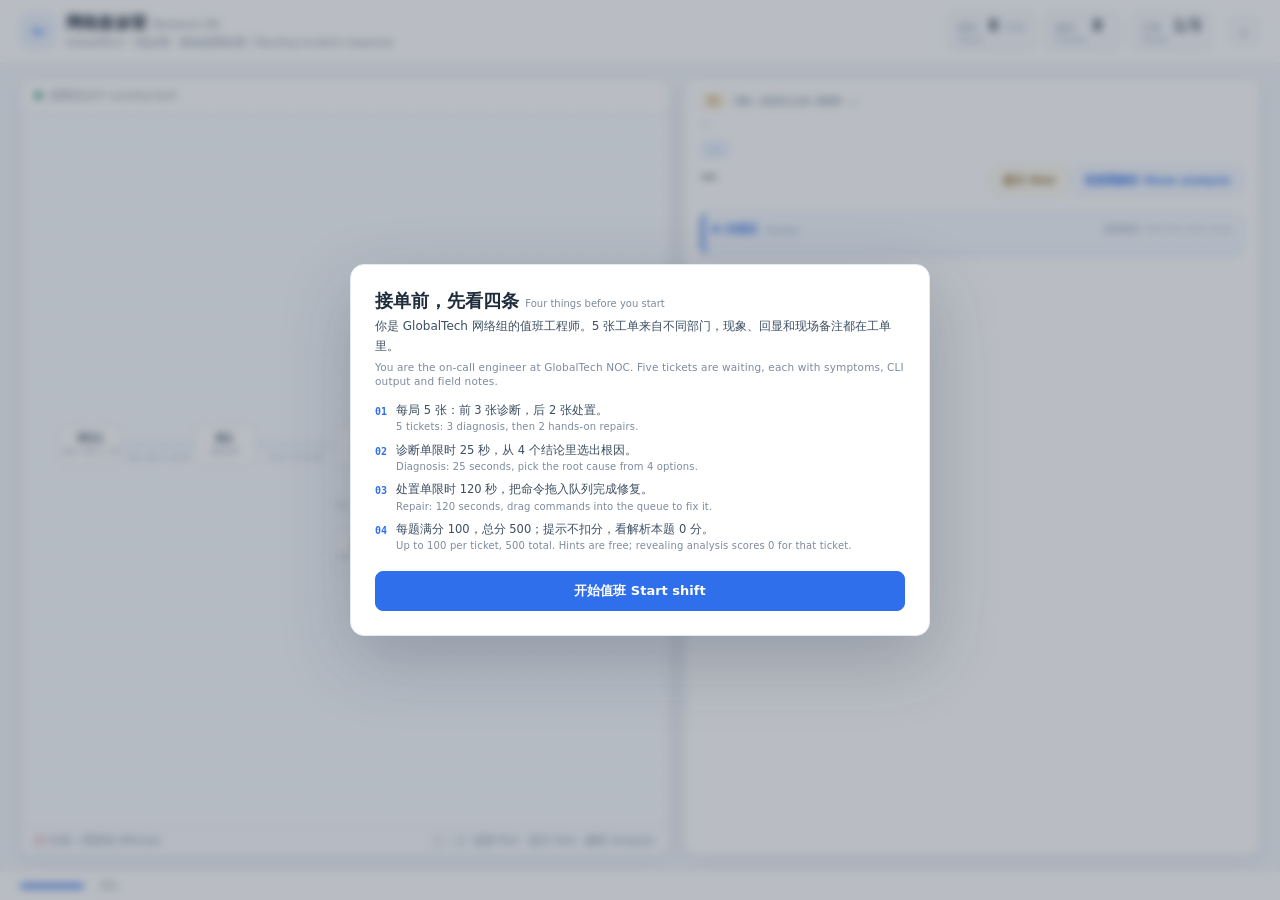
==== commit 79b93f0f: "Emphasize answer area, polish hints and analysis" ====
--- a/index.html
+++ b/index.html
@@ -131,7 +131,7 @@
   }
   .ev pre{
     margin:0;padding:6px 9px;font-family:var(--mono);font-size:10px;line-height:1.48;
-    color:#33475B;white-space:pre;overflow:auto;max-height:96px;
+    color:#33475B;white-space:pre;overflow:auto;max-height:76px;
   }
   .note{
     margin:7px 0 0;padding:6px 8px;border-left:2px solid #E2B25A;background:var(--amber-bg);
@@ -144,7 +144,7 @@
   .opts{display:flex;flex-direction:column;gap:6px;margin-top:10px}
   .opt{
     display:flex;align-items:flex-start;gap:9px;width:100%;text-align:left;
-    padding:8px 10px;border-radius:8px;border:1px solid var(--line);background:#fff;
+    padding:7px 9px;border-radius:8px;border:1px solid var(--line);background:#fff;
     color:var(--body);font-family:inherit;font-size:12px;line-height:1.45;cursor:pointer;transition:.15s;
   }
   .opt:hover:not(.dis){border-color:#BCD3F2;background:#FAFCFF}
@@ -317,6 +317,138 @@
   .confirm .row{display:flex;gap:8px;justify-content:flex-end}
   .confirm .btn{padding:7px 14px}
 
+  /* ================= answer emphasis ================= */
+  .answerpanel{
+    position:relative;margin-top:10px;padding:9px 9px 10px;
+    border:1px solid #D6E4F7;border-left:3px solid var(--blue);border-radius:9px;
+    background:linear-gradient(180deg,#F8FBFF 0%,#F3F8FF 100%);
+    box-shadow:inset 0 1px 0 #fff,0 2px 10px rgba(47,111,235,.05);
+  }
+  .answerpanel.focus{animation:panelFocus .9s ease-out}
+  @keyframes panelFocus{
+    0%{box-shadow:inset 0 1px 0 #fff,0 0 0 0 rgba(47,111,235,.18)}
+    100%{box-shadow:inset 0 1px 0 #fff,0 0 0 10px rgba(47,111,235,0)}
+  }
+  .ahead{display:flex;align-items:center;gap:6px;margin:0 0 7px;min-height:15px;flex-wrap:wrap}
+  .ahead .adot{
+    width:6px;height:6px;border-radius:50%;background:var(--blue);flex:none;
+    box-shadow:0 0 0 3px rgba(47,111,235,.10);animation:dotPulse 1.8s ease-in-out infinite;
+  }
+  @keyframes dotPulse{
+    0%,100%{box-shadow:0 0 0 3px rgba(47,111,235,.10)}
+    50%{box-shadow:0 0 0 6px rgba(47,111,235,.03)}
+  }
+  .ahead b{font-size:11px;color:var(--blue);font-weight:700;letter-spacing:.2px}
+  .ahead b i{font-style:normal;font-size:9px;color:#7E9BC4;font-weight:500;margin-left:3px}
+  .ahead .amode{margin-left:auto;font-size:9px;color:#7E93AA;letter-spacing:.1px}
+  .ahead .amode i{font-style:normal;color:#A3B1C2;margin-left:3px}
+  .ahead .linkbtn{margin-left:4px}
+  .answerpanel .opts{margin-top:0}
+
+  .opt{animation:optIn .28s ease-out both;animation-delay:calc(var(--i,0) * 45ms)}
+  @keyframes optIn{from{opacity:0;transform:translateY(5px)}to{opacity:1;transform:none}}
+  .opt .opttext{flex:1;min-width:0}
+  .opt:hover:not(.dis){transform:translateX(2px);box-shadow:0 3px 10px rgba(47,111,235,.08)}
+  .opt:active:not(.dis){transform:translateX(2px) scale(.995)}
+  .opt:hover:not(.dis) b{background:#E7F0FE;color:var(--blue)}
+  .opt.ok{animation:okPulse .5s ease-out}
+  @keyframes okPulse{0%{box-shadow:0 0 0 0 rgba(24,138,94,.28)}100%{box-shadow:0 0 0 9px rgba(24,138,94,0)}}
+  .opt.bad{animation:shake .38s}
+  .opt.dis:not(.ok):not(.bad){animation:none;opacity:1}
+  @keyframes shake{0%,100%{transform:none}20%{transform:translateX(-4px)}40%{transform:translateX(4px)}60%{transform:translateX(-2px)}80%{transform:translateX(2px)}}
+  .tagok{
+    flex:none;align-self:center;margin-left:6px;padding:1px 5px;border-radius:4px;
+    background:#EAF8F1;border:1px solid #BEE7D6;color:#1E7A56;
+    font-size:8.5px;white-space:nowrap;font-weight:600;
+  }
+
+  .builder.answerpanel{margin-top:10px;padding:9px 9px 10px}
+  .dropzone.over{box-shadow:0 0 0 3px rgba(47,111,235,.10)}
+  .qitem{animation:qIn .2s ease-out}
+  @keyframes qIn{from{opacity:0;transform:translateY(-3px)}to{opacity:1;transform:none}}
+  .btn.primary.ready{animation:btnPulse 1.5s ease-in-out infinite}
+  @keyframes btnPulse{
+    0%,100%{box-shadow:0 0 0 0 rgba(47,111,235,.22)}
+    50%{box-shadow:0 0 0 6px rgba(47,111,235,.05)}
+  }
+  .btn.hint{color:#8A641C;border-color:#EAD9B9;background:#FFFDF7}
+  .btn.hint:hover{border-color:#DDBF83;color:#8A5A0A}
+  .btn.reveal{color:#2F6FEB;border-color:#CFE0F8;background:#F8FBFF}
+  .btn.reveal:hover{border-color:#A9C6EE;color:var(--blue-dark)}
+  .stat b.pop{animation:scorePop .38s ease-out}
+  @keyframes scorePop{0%{transform:scale(1)}40%{transform:scale(1.18)}100%{transform:scale(1)}}
+
+  /* hint */
+  .hintbox{
+    position:relative;margin-top:9px;padding:8px 10px 9px 12px;
+    border:1px solid #F0DFC0;border-left:3px solid #E2B25A;
+    background:linear-gradient(180deg,#FFFDF7,#FFFBF1);
+    border-radius:0 8px 8px 0;font-size:10.5px;line-height:1.55;color:#6E5A34;
+    animation:hintIn .3s ease-out;
+  }
+  @keyframes hintIn{from{opacity:0;transform:translateY(-4px)}to{opacity:1;transform:none}}
+  .hinthead{display:flex;align-items:center;gap:6px;margin-bottom:3px}
+  .hinthead svg{width:14px;height:14px;stroke:#B7791F;fill:none;stroke-width:1.6;stroke-linecap:round;stroke-linejoin:round}
+  .hinthead b{font-size:10.5px;color:#8A641C;font-weight:700}
+  .hinthead .hfree{
+    font-size:8.5px;color:#1E7A56;background:#EAF8F1;border:1px solid #CBEBDD;
+    border-radius:4px;padding:1px 5px;font-weight:600;
+  }
+  .hintbox .zh{font-size:10.5px;line-height:1.55;color:#6E5A34}
+  .hintbox .en{font-size:9.5px;line-height:1.5;color:#93794C;margin-top:2px}
+
+  /* feedback / analysis */
+  .fb{
+    position:relative;margin-top:11px;padding:0;overflow:hidden;
+    border:1px solid var(--line);border-left:3px solid #9FB6D1;background:#fff;
+    border-radius:9px;animation:fbIn .35s ease-out;
+  }
+  @keyframes fbIn{from{opacity:0;transform:translateY(6px)}to{opacity:1;transform:none}}
+  .fb.ok{border-color:#BEE7D6;border-left-color:var(--green);background:#FBFEFC}
+  .fb.bad{border-color:#EFC5C5;border-left-color:var(--red);background:#FFFCFC}
+  .fb.info{border-color:#C9DCF5;border-left-color:var(--blue);background:#FBFDFF}
+  .fbhead{display:flex;align-items:flex-start;gap:8px;padding:8px 10px;border-bottom:1px solid rgba(30,60,100,.05)}
+  .fb.ok .fbhead{background:#F2FBF7}
+  .fb.bad .fbhead{background:#FFF6F6}
+  .fb.info .fbhead{background:#F5F9FF}
+  .ficon{
+    flex:none;width:22px;height:22px;border-radius:50%;display:grid;place-items:center;
+    background:var(--blue);color:#fff;font-size:12px;font-weight:700;line-height:1;
+  }
+  .fb.ok .ficon{background:var(--green)}
+  .fb.bad .ficon{background:var(--red)}
+  .fbhead .fht{flex:1;min-width:0;padding-top:1px}
+  .fbhead b{display:block;font-size:11.5px;color:var(--ink);line-height:1.35}
+  .fbhead .fen2{display:block;font-size:9.5px;color:var(--muted);margin-top:1px}
+  .fpts{
+    flex:none;font-family:var(--mono);font-size:15px;font-weight:700;color:var(--amber);
+    padding-top:2px;
+  }
+  .fb.ok .fpts{color:var(--green)}
+  .fb.info .fpts{color:var(--blue);font-size:11px;padding-top:5px}
+  .fbody{padding:8px 10px 9px}
+  .frow{display:flex;gap:8px;margin-bottom:7px}
+  .frow:last-child{margin-bottom:0}
+  .flabel{
+    flex:none;width:62px;font-size:9px;color:#8A99A8;line-height:1.35;padding-top:2px;
+  }
+  .flabel i{display:block;font-style:normal;font-size:8.5px;color:#A6B4C4;margin-top:1px}
+  .fcontent{flex:1;min-width:0}
+  .fanswer{font-size:11px;font-weight:600;color:#1E7A56;line-height:1.5}
+  .fanswer .fen{display:block;font-size:9.5px;font-weight:400;color:#5E8A75;margin-top:2px;line-height:1.45}
+  .fzh{font-size:10.5px;line-height:1.55;color:var(--body)}
+  .fen{font-size:9.5px;line-height:1.5;color:var(--muted);margin-top:2px}
+  .fixlist{display:flex;flex-direction:column;gap:3px}
+  .fixlist .fl{
+    display:flex;gap:6px;align-items:flex-start;background:#fff;border:1px solid var(--line);
+    border-radius:5px;padding:3px 6px;
+  }
+  .fixlist .fn{
+    flex:none;width:14px;height:14px;border-radius:50%;background:#EEF4FE;color:var(--blue);
+    font-size:8px;display:grid;place-items:center;font-family:var(--mono);margin-top:1px;
+  }
+  .fixlist code{font-family:var(--mono);font-size:9.5px;color:#1E7A56;overflow-wrap:anywhere;line-height:1.5}
+
   /* ---------------- mobile ---------------- */
   @media(max-width:900px){
     html,body{max-width:100%;overflow-x:hidden}
@@ -337,6 +469,13 @@
     .edge.r{right:0;background:linear-gradient(270deg,#FAFCFF,rgba(250,252,255,0))}
     .titlebar{flex-wrap:wrap}
     .titlebar .actions{width:100%;justify-content:flex-start;margin-top:4px}
+    .ahead{gap:5px}
+    .ahead .amode{font-size:8.5px}
+    .fbhead{padding:7px 8px}
+    .fbody{padding:7px 8px}
+    .flabel{width:52px;font-size:8.5px}
+    .frow{gap:6px}
+    .fpts{font-size:13px}
     .stagebody{padding:4px;display:block;overflow-x:auto;overflow-y:hidden;-webkit-overflow-scrolling:touch}
     svg#topo{width:720px;max-width:none;height:auto}
     .pan{display:block}
@@ -437,8 +576,8 @@
     <div class="titlebar">
       <h2 class="title" id="v-title">—</h2>
       <div class="actions">
-        <button class="btn" id="v-hint">提示 Hint</button>
-        <button class="btn" id="v-reveal">直接看解析 Show analysis</button>
+        <button class="btn hint" id="v-hint">提示 Hint</button>
+        <button class="btn reveal" id="v-reveal">直接看解析 Show analysis</button>
       </div>
     </div>
     <div class="hintbox" id="v-hintbox" hidden></div>
@@ -450,8 +589,12 @@
         <div class="row"><b>处置目标<br>Objective</b><div><div class="gz" id="v-goal-zh">—</div><div class="ge" id="v-goal-en">—</div></div></div>
         <div class="row"><b>命令语法<br>Syntax</b><div><code id="v-syntax-zh">—</code><div class="ge" id="v-syntax-en"></div></div></div>
       </div>
-      <div class="builder">
-        <div class="bhead"><b>按顺序放入命令 <i>Drag / tap commands in order</i></b><button class="linkbtn" id="v-clear">清空 Clear</button></div>
+      <div class="builder answerpanel" id="v-builder">
+        <div class="ahead">
+          <span class="adot"></span><b>作答区 <i>Answer</i></b>
+          <span class="amode">按顺序放入命令 <i>Drag commands in order</i></span>
+          <button class="linkbtn" id="v-clear">清空 Clear</button>
+        </div>
         <div class="dropzone" id="v-drop"></div>
         <div class="bank" id="v-bank"></div>
         <div class="runrow"><button class="btn primary" id="v-run">执行队列 Run queue</button></div>
@@ -463,7 +606,13 @@
       </div>
     </div>
 
-    <div class="opts" id="v-opts"></div>
+    <div class="answerpanel" id="v-answer">
+      <div class="ahead">
+        <span class="adot"></span><b>作答区 <i>Answer</i></b>
+        <span class="amode">选择根因 <i>Pick the root cause</i></span>
+      </div>
+      <div class="opts" id="v-opts"></div>
+    </div>
     <div id="v-fb"></div>
   </section>
 </main>
@@ -1065,7 +1214,7 @@
     answered: false, chosen: -1, left: TIME, limit: TIME,
     records: [], wrong: [], opts: [], fb: null, evPres: [],
     stack: null, flags: null, term: [], bank: [], cmdQueue: [],
-    hintShown: false, revealed: false
+    hintShown: false, revealed: false, lastScore: 0
   };
   phase = "play";
   $("ov-start").classList.remove("on");
@@ -1103,6 +1252,7 @@
   if(focus) focusTicket();
   buildEvidence(c, false);
   startTimer();
+  setTimeout(pulseAnswer, 30);
 }
 
 /* ---------------- 渲染 ---------------- */
@@ -1112,6 +1262,13 @@
   const m = c.meta;
 
   $("v-score").textContent = S.score;
+  if(S.score !== S.lastScore){
+    const sc = $("v-score");
+    sc.classList.remove("pop");
+    void sc.offsetWidth;
+    sc.classList.add("pop");
+    S.lastScore = S.score;
+  }
   $("v-combo").textContent = S.combo;
   $("v-case").textContent = (S.i + 1) + "/" + ROUND;
   $("v-live").innerHTML = isCli
@@ -1149,7 +1306,7 @@
   $("v-note").hidden = false;
 
   $("v-cli").hidden = !isCli;
-  $("v-opts").hidden = isCli;
+  $("v-answer").hidden = isCli;
   if(isCli){
     $("v-goal-zh").textContent = c.goal.zh;
     $("v-goal-en").textContent = c.goal.en;
@@ -1170,7 +1327,11 @@
     : '<kbd>1</kbd>–<kbd>4</kbd> 选择 Pick · 提示 Hint · 解析 Analysis';
 
   $("v-hint").disabled = !!S.answered || S.hintShown;
+  $("v-hint").textContent = S.hintShown ? "已提示 Hint shown" : "提示 Hint";
   $("v-reveal").disabled = !!S.answered;
+  $("v-reveal").textContent = S.revealed
+    ? "已显示解析 Analysis shown"
+    : (S.answered ? "已作答 Answered" : "直接看解析 Show analysis");
   if(S.hintShown) renderHint();
   else { $("v-hintbox").hidden = true; $("v-hintbox").innerHTML = ""; }
 
@@ -1194,8 +1355,10 @@
       else if(i === S.chosen) cls += " bad";
     }
     b.className = cls;
+    b.style.setProperty("--i", i);
     b.innerHTML = "<b>" + "ABCD"[i] + "</b><span class='opttext'>" +
-      "<span class='zh'>" + esc(op.text.zh) + "</span><span class='en'>" + esc(op.text.en) + "</span></span>";
+      "<span class='zh'>" + esc(op.text.zh) + "</span><span class='en'>" + esc(op.text.en) + "</span></span>" +
+      (S.answered && op.right ? "<span class='tagok'>正确答案 Correct</span>" : "");
     if(!S.answered) b.onclick = () => answer(i);
     box.appendChild(b);
   });
@@ -1486,6 +1649,8 @@
 function renderQueue(){
   const dz = $("v-drop");
   if(!dz) return;
+  const run = $("v-run");
+  if(run) run.classList.toggle("ready", S.cmdQueue.length > 0 && !S.answered);
   if(!S.cmdQueue.length){
     dz.innerHTML = "<div class='empty'>把下方命令拖到这里，或直接点击命令<br>Drag command tiles here, or tap a tile</div>";
     return;
@@ -1536,7 +1701,13 @@
   const h = HINTS[current().meta.id];
   const box = $("v-hintbox");
   if(!h){ box.hidden = true; return; }
-  box.innerHTML = "<b>提示 Hint</b><div class='zh'>" + esc(h.zh) + "</div><div class='en'>" + esc(h.en) + "</div>";
+  box.innerHTML =
+    "<div class='hinthead'>" +
+      "<svg viewBox='0 0 24 24'><path d='M9 18h6M10 21h4M12 3a6 6 0 0 0-3.6 10.8c.6.5 1 1.2 1 1.9V17h5.2v-1.3c0-.7.4-1.4 1-1.9A6 6 0 0 0 12 3z'/></svg>" +
+      "<b>提示 Hint</b><span class='hfree'>不扣分 Free</span>" +
+    "</div>" +
+    "<div class='zh'>" + esc(h.zh) + "</div>" +
+    "<div class='en'>" + esc(h.en) + "</div>";
   box.hidden = false;
 }
 function showHint(){
@@ -1544,6 +1715,7 @@
   S.hintShown = true;
   renderHint();
   $("v-hint").disabled = true;
+  $("v-hint").textContent = "已提示 Hint shown";
 }
 function askReveal(){
   if(!S || S.answered) return;
@@ -1565,10 +1737,8 @@
 
   let rightZh = "", rightEn = "";
   if(isCli){
-    rightZh = "正确命令：" + c.solution.join(" → ");
-    rightEn = "Solution: " + c.solution.join(" → ");
     S.term.push({ t:"out", text:"// 已展示解析 Solution revealed" });
-    S.wrong.push({ c: c, rightZh: rightZh, rightEn: rightEn, solution: c.solution });
+    S.wrong.push({ c: c, rightZh: "", rightEn: "", solution: c.solution });
   } else {
     const r = S.opts.find(o => o.right).text;
     rightZh = "正确答案：" + r.zh;
@@ -1599,14 +1769,33 @@
   box.innerHTML = "";
   if(!S || !S.fb) return;
   const f = S.fb;
+  const icon = f.kind === "ok" ? "✓" : (f.kind === "bad" ? "×" : "i");
+  const pts = f.gain > 0 ? "+" + f.gain : (f.kind === "info" ? "0 分 0 pts" : "0 分");
+  const answer = f.rightZh
+    ? "<div class='frow'><span class='flabel'>正确答案<i>Answer</i></span>" +
+      "<div class='fcontent'><div class='fanswer'>" + esc(f.rightZh) +
+      "<span class='fen'>" + esc(f.rightEn) + "</span></div></div></div>"
+    : "";
+  const lines = String(f.fix || "").split("\n").filter(Boolean);
+  const fix = lines.map((l, i) =>
+    "<div class='fl'><span class='fn'>" + (i + 1) + "</span><code>" + esc(l) + "</code></div>"
+  ).join("");
+
   box.innerHTML =
     "<div class='fb " + f.kind + "'>" +
-      "<div class='fbh'>" + esc(f.headZh) + " <span class='en-inline'>" + esc(f.headEn) + "</span></div>" +
-      "<div class='fbmeta'>用时 Time " + f.used + "s<i>+" + f.gain + "</i></div>" +
-      (f.rightZh ? "<p>" + esc(f.rightZh) + "</p>" : "") +
-      (f.rightEn ? "<p class='en'>" + esc(f.rightEn) + "</p>" : "") +
-      "<p>" + esc(f.why.zh) + "</p><p class='en'>" + esc(f.why.en) + "</p>" +
-      "<div class='fix'><span>处置 Remediation</span><code>" + esc(f.fix) + "</code></div>" +
+      "<div class='fbhead'>" +
+        "<span class='ficon'>" + icon + "</span>" +
+        "<div class='fht'><b>" + esc(f.headZh) + "</b><span class='fen2'>" + esc(f.headEn) + " · " + f.used + "s</span></div>" +
+        "<span class='fpts'>" + pts + "</span>" +
+      "</div>" +
+      "<div class='fbody'>" +
+        answer +
+        "<div class='frow'><span class='flabel'>原因<i>Why</i></span>" +
+          "<div class='fcontent'><div class='fzh'>" + esc(f.why.zh) + "</div>" +
+          "<div class='fen'>" + esc(f.why.en) + "</div></div></div>" +
+        "<div class='frow'><span class='flabel'>处置<i>Remediation</i></span>" +
+          "<div class='fcontent'><div class='fixlist'>" + fix + "</div></div></div>" +
+      "</div>" +
     "</div>";
 }
 function revealFeedback(){
@@ -1713,6 +1902,14 @@
   } else {
     p.scrollTop = 0;
   }
+}
+function pulseAnswer(){
+  if(!S) return;
+  const el = current().mode === "cli" ? $("v-builder") : $("v-answer");
+  if(!el) return;
+  el.classList.remove("focus");
+  void el.offsetWidth;
+  el.classList.add("focus");
 }
 
 /* ---------------- 事件 ---------------- */
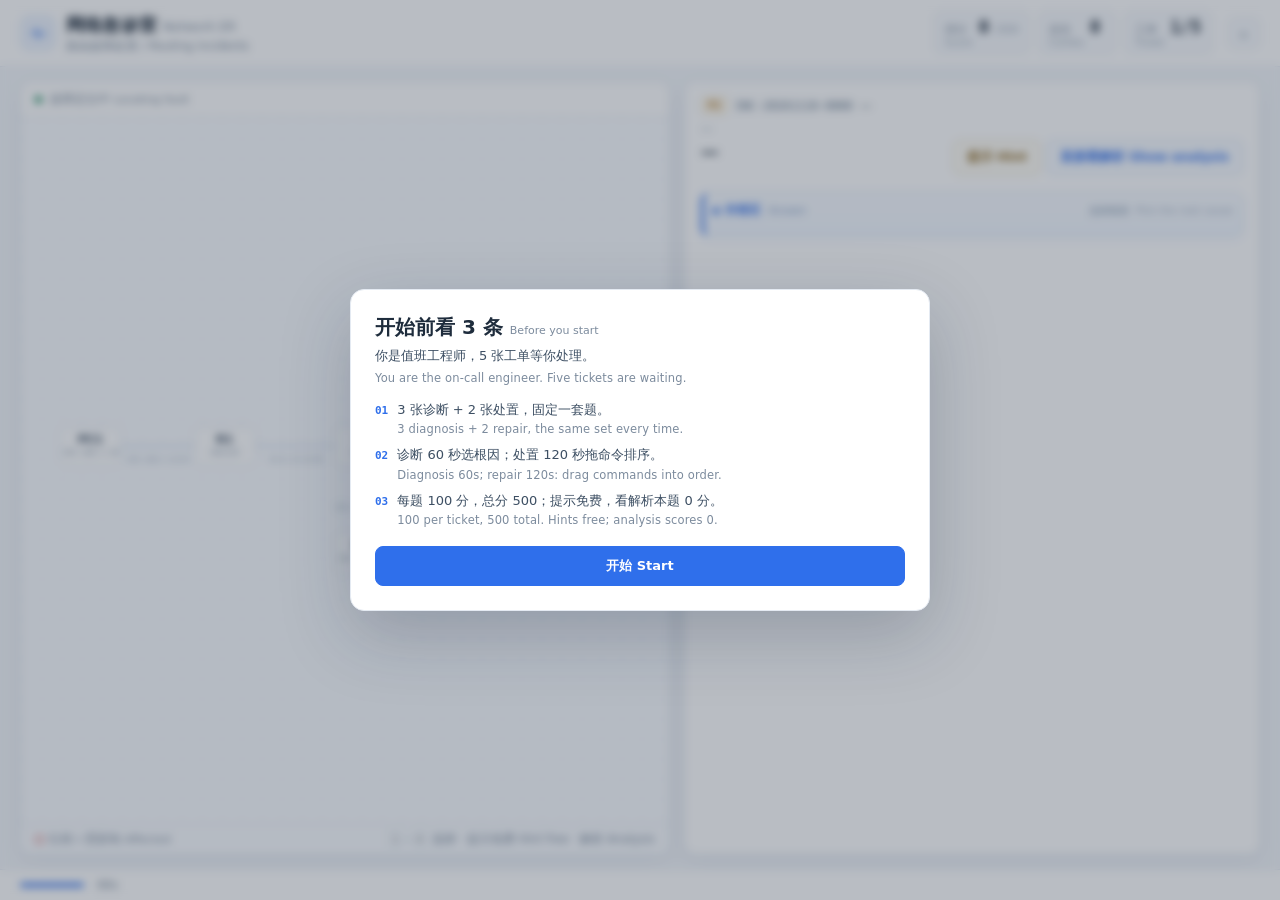
==== commit db61f82e: "Fix quiz set, timer, readability, and add command order confirmation" ====
--- a/index.html
+++ b/index.html
@@ -22,8 +22,8 @@
     height:100dvh;display:flex;flex-direction:column;overflow:hidden;
   }
   .zh{display:block}
-  .en{display:block;font-size:10.5px;line-height:1.35;color:var(--muted);font-weight:400;margin-top:2px;letter-spacing:.15px}
-  .en-inline{font-style:normal;font-size:10px;color:var(--muted);font-weight:400}
+  .en{display:block;font-size:11.5px;line-height:1.4;color:var(--muted);font-weight:400;margin-top:2px;letter-spacing:.15px}
+  .en-inline{font-style:normal;font-size:11px;color:var(--muted);font-weight:400}
 
   /* ---------------- header ---------------- */
   header{
@@ -36,18 +36,18 @@
     border:1px solid #D6E4FA;display:grid;place-items:center;
   }
   .mark svg{width:19px;height:19px}
-  h1{font-size:16px;margin:0;color:var(--ink);letter-spacing:.2px;white-space:nowrap}
-  h1 span{font-size:11px;color:var(--muted);font-weight:500;margin-left:6px;letter-spacing:.3px}
-  .sub{font-size:10.5px;color:var(--muted);margin-top:2px;white-space:nowrap;overflow:hidden;text-overflow:ellipsis}
+  h1{font-size:18px;margin:0;color:var(--ink);letter-spacing:.2px;white-space:nowrap}
+  h1 span{font-size:12px;color:var(--muted);font-weight:500;margin-left:6px;letter-spacing:.3px}
+  .sub{font-size:11.5px;color:var(--muted);margin-top:2px;white-space:nowrap;overflow:hidden;text-overflow:ellipsis}
   .stats{display:flex;gap:8px;flex-wrap:wrap}
   .stat{
     background:#F8FAFD;border:1px solid var(--line);border-radius:8px;
     padding:5px 10px;display:flex;align-items:baseline;gap:6px;min-width:78px;
   }
-  .stat .k{font-size:10px;color:var(--muted);line-height:1.2}
-  .stat .k i{display:block;font-style:normal;font-size:9px;color:#9AA8B8;margin-top:1px}
-  .stat b{font-family:var(--mono);font-size:15px;color:var(--ink);font-weight:700}
-  .stat em{font-style:normal;font-size:9.5px;color:#9AA8B8}
+  .stat .k{font-size:11px;color:var(--muted);line-height:1.2}
+  .stat .k i{display:block;font-style:normal;font-size:10px;color:#9AA8B8;margin-top:1px}
+  .stat b{font-family:var(--mono);font-size:17px;color:var(--ink);font-weight:700}
+  .stat em{font-style:normal;font-size:10.5px;color:#9AA8B8}
   .iconbtn{
     width:32px;height:32px;border-radius:8px;border:1px solid var(--line);
     background:#F8FAFD;color:var(--muted);cursor:pointer;font-size:15px;flex:none;
@@ -64,11 +64,11 @@
   .stage{display:flex;flex-direction:column;min-height:0;overflow:hidden}
   .cardhead{
     display:flex;align-items:center;gap:8px;padding:9px 14px;border-bottom:1px solid var(--line);
-    font-size:11px;color:var(--muted);
+    font-size:12px;color:var(--muted);
   }
   .cardhead .dot{width:7px;height:7px;border-radius:50%;background:var(--green)}
   .cardhead .dot.cli{background:var(--blue)}
-  .pan{display:none;margin-left:auto;font-size:10px;color:#9AA8B8}
+  .pan{display:none;margin-left:auto;font-size:11px;color:#9AA8B8}
   .stagewrap{position:relative;flex:1;min-height:0;display:flex;min-width:0}
   .stagewrap .stagebody{flex:1;min-width:0}
   .edge{display:none}
@@ -81,12 +81,12 @@
   svg#topo{width:100%;height:100%;max-height:100%;display:block}
   .legend{
     display:flex;justify-content:space-between;gap:10px;align-items:center;
-    padding:7px 14px;border-top:1px solid var(--line);font-size:10.5px;color:var(--muted);
+    padding:7px 14px;border-top:1px solid var(--line);font-size:11.5px;color:var(--muted);
     background:#FAFCFF;
   }
   .legend .sw{display:inline-block;width:9px;height:9px;border-radius:3px;border:1.5px solid var(--red);margin-right:5px;vertical-align:-1px}
   .legend kbd{
-    font-family:var(--mono);font-size:9.5px;color:#5C7188;background:#fff;
+    font-family:var(--mono);font-size:10.5px;color:#5C7188;background:#fff;
     border:1px solid var(--line2);border-radius:4px;padding:1px 4px;margin:0 1px;
   }
   .scene{display:none}.scene.on{display:block}
@@ -103,54 +103,65 @@
 
   /* ---------------- ticket ---------------- */
   .ticket{overflow-y:auto;overscroll-behavior:contain;padding:14px 16px 16px}
-  .meta{display:flex;align-items:center;gap:7px;flex-wrap:wrap;font-size:11px;color:var(--muted)}
-  .prio{font-family:var(--mono);font-size:10px;font-weight:700;padding:2px 6px;border-radius:5px;border:1px solid}
+  .meta{display:flex;align-items:center;gap:7px;flex-wrap:wrap;font-size:12px;color:var(--muted)}
+  .prio{font-family:var(--mono);font-size:11px;font-weight:700;padding:2px 6px;border-radius:5px;border:1px solid}
   .prio.p1{color:#B23B3B;border-color:#F0C9C9;background:#FFF5F5}
   .prio.p2{color:#A86A12;border-color:#F1DFC0;background:#FFFBF1}
   .prio.p3{color:#2F6FEB;border-color:#D3E2FB;background:#F2F7FF}
-  .meta .tid{font-family:var(--mono);font-size:10.5px;color:#5C7188}
-  .meta .site{font-size:11px;color:var(--body)}
+  .meta .tid{font-family:var(--mono);font-size:11.5px;color:#5C7188}
+  .meta .site{font-size:12px;color:var(--body)}
   .sep{color:#C3CEDB;margin:0 3px}
-  .meta2{font-size:10.5px;color:var(--muted);margin-top:5px;line-height:1.6}
+  .meta2{font-size:12px;color:var(--muted);margin-top:5px;line-height:1.6}
   .meta2 span{margin-right:8px}
   .tag{
     display:inline-block;margin:8px 0 7px;padding:2px 8px;border-radius:5px;
-    background:var(--soft);border:1px solid #D9E6FA;color:#2F6FEB;font-size:10.5px;
+    background:var(--soft);border:1px solid #D9E6FA;color:#2F6FEB;font-size:12px;
   }
   .tag .en-inline{color:#6D8FC4;margin-left:4px}
+  .clue{
+    display:inline-flex;align-items:baseline;gap:6px;flex-wrap:wrap;margin:0 0 7px;
+    padding:3px 8px;border-radius:6px;background:#F7FAFF;border:1px solid #DCE8F8;
+    color:#5C7188;font-size:12px;line-height:1.5;
+  }
+  .clue b{font-size:11px;color:var(--blue);font-weight:600}
   .titlebar{display:flex;align-items:flex-start;gap:8px;justify-content:space-between}
   .titlebar .title{flex:1;min-width:0}
   .titlebar .actions{flex:none;display:flex;gap:5px;margin-top:1px;flex-wrap:wrap;justify-content:flex-end}
-  .title{margin:0 0 2px;font-size:16px;line-height:1.4;color:var(--ink);font-weight:700}
-  .title .en{font-size:11px;margin-top:2px}
+  .title{margin:0 0 2px;font-size:18px;line-height:1.4;color:var(--ink);font-weight:700}
+  .title .en{font-size:12px;margin-top:2px}
   .evs{display:flex;flex-direction:column;gap:6px;margin-top:7px}
   .ev{border:1px solid var(--line);border-radius:8px;overflow:hidden;background:#F8FAFD}
   .evsrc{
-    padding:4px 9px;font-size:9.5px;color:#5C7188;background:#F1F5FA;
+    padding:4px 9px;font-size:10.5px;color:#5C7188;background:#F1F5FA;
     border-bottom:1px solid var(--line);font-family:var(--mono);
   }
   .ev pre{
-    margin:0;padding:6px 9px;font-family:var(--mono);font-size:10px;line-height:1.48;
-    color:#33475B;white-space:pre;overflow:auto;max-height:76px;
-  }
+    margin:0;padding:6px 9px;font-family:var(--mono);font-size:11.5px;line-height:1.5;
+    color:#33475B;white-space:pre;overflow:auto;max-height:140px;
+  }
+  .evtoggle{
+    align-self:flex-start;border:1px dashed var(--line2);background:#fff;color:#6C8299;
+    font-family:inherit;font-size:11.5px;padding:5px 9px;border-radius:6px;cursor:pointer;
+  }
+  .evtoggle:hover{color:var(--blue);border-color:#A9C6EE}
   .note{
     margin:7px 0 0;padding:6px 8px;border-left:2px solid #E2B25A;background:var(--amber-bg);
-    border-radius:0 6px 6px 0;font-size:10.5px;line-height:1.5;color:#6E5A34;
-  }
-  .note b{display:block;font-size:10px;color:#9A7A3A;font-weight:600;margin-bottom:2px}
+    border-radius:0 6px 6px 0;font-size:12px;line-height:1.55;color:#6E5A34;
+  }
+  .note b{display:block;font-size:11px;color:#9A7A3A;font-weight:600;margin-bottom:2px}
   .note .en{color:#93794C}
 
   /* ---------------- options ---------------- */
   .opts{display:flex;flex-direction:column;gap:6px;margin-top:10px}
   .opt{
     display:flex;align-items:flex-start;gap:9px;width:100%;text-align:left;
-    padding:7px 9px;border-radius:8px;border:1px solid var(--line);background:#fff;
-    color:var(--body);font-family:inherit;font-size:12px;line-height:1.45;cursor:pointer;transition:.15s;
+    padding:8px 10px;border-radius:8px;border:1px solid var(--line);background:#fff;
+    color:var(--body);font-family:inherit;font-size:14px;line-height:1.5;cursor:pointer;transition:.15s;
   }
   .opt:hover:not(.dis){border-color:#BCD3F2;background:#FAFCFF}
   .opt b{
-    flex:none;width:20px;height:20px;border-radius:5px;display:grid;place-items:center;
-    background:#F1F5FA;color:#6C8299;font-size:10.5px;font-family:var(--mono);margin-top:1px;
+    flex:none;width:22px;height:22px;border-radius:5px;display:grid;place-items:center;
+    background:#F1F5FA;color:#6C8299;font-size:12px;font-family:var(--mono);margin-top:1px;
   }
   .opt .en{margin-top:1px}
   .opt.ok{border-color:#9FD9BE;background:var(--green-bg)}
@@ -161,23 +172,23 @@
 
   /* ---------------- CLI ---------------- */
   .cli{margin-top:9px}
-  .goal{border:1px solid var(--line);background:#F8FAFD;border-radius:8px;padding:6px 8px}
-  .goal .row{display:flex;gap:7px;font-size:10.5px;line-height:1.45}
+  .goal{border:1px solid var(--line);background:#F8FAFD;border-radius:8px;padding:7px 9px}
+  .goal .row{display:flex;gap:7px;font-size:12px;line-height:1.5}
   .goal .row+.row{margin-top:3px}
-  .goal b{flex:none;font-size:9.5px;color:#6C8299;font-weight:600;padding-top:2px;width:58px}
+  .goal b{flex:none;font-size:10.5px;color:#6C8299;font-weight:600;padding-top:2px;width:64px}
   .goal .gz{color:var(--body)}
-  .goal .ge{font-size:9.5px;color:var(--muted);margin-top:1px}
-  .goal code{font-family:var(--mono);font-size:9.5px;color:#2F6FEB;white-space:pre-wrap;word-break:break-word}
+  .goal .ge{font-size:10.5px;color:var(--muted);margin-top:1px}
+  .goal code{font-family:var(--mono);font-size:10.5px;color:#2F6FEB;white-space:pre-wrap;word-break:break-word}
   .term{margin-top:8px;border:1px solid var(--line);border-radius:8px;overflow:hidden;background:#fff}
   .termbar{
     display:flex;align-items:center;gap:5px;padding:5px 9px;background:#F1F5FA;
-    border-bottom:1px solid var(--line);font-size:9.5px;color:#7C8B9D;font-family:var(--mono);
+    border-bottom:1px solid var(--line);font-size:10.5px;color:#7C8B9D;font-family:var(--mono);
   }
   .termbar i{width:7px;height:7px;border-radius:50%;background:#D6DFEA}
   .termbar span{margin-left:5px}
   .termout{
-    height:88px;overflow-y:auto;padding:6px 9px;background:#FBFCFE;
-    font-family:var(--mono);font-size:10px;line-height:1.5;color:#4A5D72;
+    height:100px;overflow-y:auto;padding:7px 9px;background:#FBFCFE;
+    font-family:var(--mono);font-size:11.5px;line-height:1.55;color:#4A5D72;
     white-space:pre-wrap;overflow-wrap:anywhere;word-break:break-word;
   }
   .termout .cl{color:#2F6FEB}
@@ -185,71 +196,82 @@
   .termout .ok{color:var(--green)}
   .builder{margin-top:9px;border:1px solid var(--line);border-radius:8px;padding:8px;background:#FBFCFE}
   .bhead{display:flex;align-items:center;justify-content:space-between;gap:8px;margin-bottom:6px}
-  .bhead b{font-size:10.5px;color:#5C7188;font-weight:600}
-  .bhead b i{font-style:normal;font-size:9.5px;color:#9AA8B8;margin-left:4px}
-  .linkbtn{background:none;border:0;color:#6C8299;font-size:10px;cursor:pointer;font-family:inherit;padding:2px 0}
+  .bhead b{font-size:12px;color:#5C7188;font-weight:600}
+  .bhead b i{font-style:normal;font-size:10.5px;color:#9AA8B8;margin-left:4px}
+  .linkbtn{background:none;border:0;color:#6C8299;font-size:11px;cursor:pointer;font-family:inherit;padding:2px 0}
   .linkbtn:hover{color:var(--red)}
   .dropzone{
-    min-height:50px;border:1.5px dashed #C9D8EA;border-radius:7px;background:#fff;
+    min-height:56px;border:1.5px dashed #C9D8EA;border-radius:7px;background:#fff;
     padding:4px;display:flex;flex-direction:column;gap:4px;transition:.15s;
   }
   .dropzone.over{border-color:var(--blue);background:#F5F9FF}
-  .dropzone .empty{color:#A6B4C4;font-size:10.5px;text-align:center;padding:16px 6px;line-height:1.5}
+  .dropzone .empty{color:#A6B4C4;font-size:12px;text-align:center;padding:17px 6px;line-height:1.55}
   .qitem{
     display:flex;align-items:center;gap:6px;background:#F7FAFF;border:1px solid #DCE8F8;
     border-left:3px solid var(--blue);border-radius:5px;padding:4px 6px;
   }
   .qitem .qn{
-    flex:none;width:16px;height:16px;border-radius:50%;background:var(--blue);color:#fff;
-    font-size:9px;display:grid;place-items:center;font-family:var(--mono);
-  }
-  .qitem code{flex:1;min-width:0;font-family:var(--mono);font-size:10px;color:#2B4A6E;overflow-wrap:anywhere}
-  .qitem .qx{border:0;background:none;color:#A6B4C4;font-size:14px;line-height:1;cursor:pointer;padding:0 2px}
-  .qitem .qx:hover{color:var(--red)}
+    flex:none;width:18px;height:18px;border-radius:50%;background:var(--blue);color:#fff;
+    font-size:10px;display:grid;place-items:center;font-family:var(--mono);
+  }
+  .qitem code{flex:1;min-width:0;font-family:var(--mono);font-size:11.5px;color:#2B4A6E;overflow-wrap:anywhere;line-height:1.45}
+  .qops{display:flex;gap:2px;flex:none;align-items:center}
+  .qops .qm,.qops .qx{
+    border:0;background:#EEF3FA;border-radius:4px;color:#6C8299;font-size:13px;
+    line-height:1;cursor:pointer;padding:5px 6px;font-family:inherit;
+  }
+  .qops .qm:hover,.qops .qx:hover{background:#E1EBFA;color:var(--blue)}
+  .qops .qx:hover{color:var(--red)}
+  .qops .qm:disabled{opacity:.25;cursor:default}
   .bank{display:flex;flex-wrap:wrap;gap:5px;margin-top:7px}
   .cmdtile{
-    font-family:var(--mono);font-size:10px;line-height:1.3;color:#2B4A6E;
-    background:#fff;border:1px solid #D8E3F1;border-radius:6px;padding:5px 7px;
+    font-family:var(--mono);font-size:11.5px;line-height:1.35;color:#2B4A6E;
+    background:#fff;border:1px solid #D8E3F1;border-radius:6px;padding:5px 8px;
     cursor:grab;text-align:left;transition:.15s;white-space:nowrap;
   }
   .cmdtile:hover{border-color:#A9C6EE;background:#F8FBFF}
   .cmdtile.used{opacity:.32;cursor:default;border-style:dashed}
   .cmdtile.dragging{opacity:.5}
-  .runrow{display:flex;align-items:center;gap:8px;margin-top:7px}
-  .buildmsg{font-size:10px;color:var(--amber);margin-top:5px;line-height:1.45}
+  .runrow{display:flex;align-items:center;gap:8px;margin-top:8px}
+  .runrow .btn{flex:1}
+  .buildmsg{font-size:11.5px;color:var(--amber);margin-top:5px;line-height:1.5}
+  .buildmsg.ok{color:var(--green)}
+  .buildmsg.bad{color:var(--red)}
 
   /* ---------------- actions / feedback ---------------- */
   .actions{display:flex;gap:8px;margin-top:10px;flex-wrap:wrap}
   .btn{
-    border-radius:7px;padding:6px 11px;font-size:11px;font-weight:600;cursor:pointer;
+    border-radius:7px;padding:8px 13px;font-size:12.5px;font-weight:600;cursor:pointer;
     font-family:inherit;border:1px solid var(--line2);background:#fff;color:#5C7188;
   }
   .btn:hover{border-color:#A9C6EE;color:var(--blue)}
   .btn.primary{background:var(--blue);border-color:var(--blue);color:#fff}
   .btn.primary:hover{background:var(--blue-dark);color:#fff}
   .btn:disabled{opacity:.45;cursor:default}
+  .confirmbtn{color:var(--blue);border-color:#C9DCF5;background:#F8FBFF}
+  .confirmbtn.ok{color:var(--green);border-color:#BEE7D6;background:var(--green-bg);opacity:1}
   .hintbox{
-    margin-top:8px;padding:7px 9px;border:1px solid #F0E1C2;background:var(--amber-bg);
-    border-radius:6px;font-size:10.5px;line-height:1.55;color:#7A5B1E;
-  }
-  .hintbox b{display:block;font-size:10px;color:#9A7A3A;margin-bottom:2px}
+    margin-top:8px;padding:8px 10px;border:1px solid #F0E1C2;background:var(--amber-bg);
+    border-radius:6px;font-size:12px;line-height:1.6;color:#7A5B1E;
+  }
+  .hintbox b{display:block;font-size:11px;color:#9A7A3A;margin-bottom:2px}
   .hintbox .en{color:#93794C}
   .fb{margin-top:10px;border:1px solid var(--line);background:#F8FAFD;border-radius:8px;padding:9px 10px;animation:up .18s ease-out}
   @keyframes up{from{opacity:0;transform:translateY(4px)}to{opacity:1;transform:none}}
   .fb.ok{border-color:#BEE7D6;background:var(--green-bg)}
   .fb.bad{border-color:#EFC5C5;background:var(--red-bg)}
   .fb.info{border-color:#C9DCF5;background:#F5F9FF}
-  .fbh{font-size:11.5px;font-weight:700;margin-bottom:3px;color:var(--ink)}
+  .fbh{font-size:13px;font-weight:700;margin-bottom:3px;color:var(--ink)}
   .fb.ok .fbh{color:var(--green)} .fb.bad .fbh{color:var(--red)} .fb.info .fbh{color:var(--blue)}
-  .fbmeta{font-family:var(--mono);font-size:9.5px;color:#8A99A8;margin-bottom:5px}
+  .fbmeta{font-family:var(--mono);font-size:10.5px;color:#8A99A8;margin-bottom:5px}
   .fbmeta i{font-style:normal;color:var(--amber);margin-left:6px}
-  .fb p{margin:0 0 5px;font-size:10.5px;line-height:1.55;color:var(--body)}
-  .fb p.en{margin:0 0 7px;font-size:10px;color:var(--muted)}
+  .fb p{margin:0 0 5px;font-size:12px;line-height:1.6;color:var(--body)}
+  .fb p.en{margin:0 0 7px;font-size:11px;color:var(--muted)}
   .fix{
     display:flex;gap:7px;align-items:flex-start;background:#fff;border:1px solid var(--line);
-    border-radius:6px;padding:6px 8px;font-family:var(--mono);font-size:10px;line-height:1.5;
-  }
-  .fix span{flex:none;font-family:inherit;font-size:9.5px;color:#8A99A8;padding-top:1px}
+    border-radius:6px;padding:6px 8px;font-family:var(--mono);font-size:11px;line-height:1.55;
+  }
+  .fix span{flex:none;font-family:inherit;font-size:10.5px;color:#8A99A8;padding-top:1px}
   .fix code{color:#1E7A56;white-space:pre-wrap;word-break:break-all}
 
   /* ---------------- footer ---------------- */
@@ -261,7 +283,7 @@
   .timerbar{width:64px;height:4px;border-radius:2px;background:#E8EEF6;overflow:hidden}
   .timerbar>i{display:block;height:100%;background:var(--blue);width:100%;transition:width .1s linear}
   .timerbar.warn>i{background:var(--red)}
-  .tnum{font-family:var(--mono);font-size:11px;color:var(--muted);min-width:28px;text-align:right}
+  .tnum{font-family:var(--mono);font-size:12px;color:var(--muted);min-width:28px;text-align:right}
   .bars{display:flex;gap:5px;flex:1}
   .bars i{height:4px;border-radius:2px;background:#E8EEF6;flex:1;transition:.25s}
   .bars i.on{background:#9FC0F5}
@@ -278,42 +300,42 @@
     width:min(580px,100%);max-height:88dvh;overflow:auto;background:#fff;border:1px solid var(--line);
     border-radius:14px;padding:24px;box-shadow:0 24px 70px rgba(17,38,66,.22);
   }
-  .sheet h2{margin:0 0 4px;font-size:18px;color:var(--ink)}
-  .sheet .lead{font-size:12px;line-height:1.65;color:var(--body);margin:0 0 14px}
+  .sheet h2{margin:0 0 4px;font-size:20px;color:var(--ink)}
+  .sheet .lead{font-size:13px;line-height:1.7;color:var(--body);margin:0 0 14px}
   .sheet .lead .en{margin-top:3px}
   .rules{display:grid;gap:8px;margin:0 0 18px}
-  .rule{display:flex;gap:9px;font-size:11.5px;line-height:1.5;color:var(--body)}
-  .rule b{color:var(--blue);font-family:var(--mono);font-size:10px;padding-top:2px}
-  .rule .en{font-size:10px;margin-top:1px}
+  .rule{display:flex;gap:9px;font-size:13px;line-height:1.55;color:var(--body)}
+  .rule b{color:var(--blue);font-family:var(--mono);font-size:11px;padding-top:2px}
+  .rule .en{font-size:11.5px;margin-top:1px}
   .cta{
     width:100%;padding:10px;border-radius:8px;border:1px solid var(--blue);cursor:pointer;
     font-family:inherit;font-size:13px;font-weight:700;color:#fff;background:var(--blue);
   }
   .cta:hover{background:var(--blue-dark)}
   .score{display:flex;align-items:flex-end;gap:8px;margin:4px 0 2px}
-  .score b{font-size:40px;line-height:1;font-family:var(--mono);color:var(--blue)}
-  .score span{font-size:11px;color:var(--muted);padding-bottom:5px}
-  .rank{font-size:12.5px;font-weight:700;color:var(--amber);margin-bottom:12px}
+  .score b{font-size:42px;line-height:1;font-family:var(--mono);color:var(--blue)}
+  .score span{font-size:12px;color:var(--muted);padding-bottom:5px}
+  .rank{font-size:14px;font-weight:700;color:var(--amber);margin-bottom:12px}
   .rank .en-inline{color:#9A7A3A;margin-left:5px}
   .mini{display:flex;gap:8px;margin-bottom:13px}
   .mini div{flex:1;background:#F8FAFD;border:1px solid var(--line);border-radius:7px;padding:7px 9px}
-  .mini span{display:block;font-size:9.5px;color:var(--muted);margin-bottom:2px}
-  .mini span i{font-style:normal;font-size:9px;color:#9AA8B8}
-  .mini b{font-family:var(--mono);font-size:15px;color:var(--ink)}
+  .mini span{display:block;font-size:11px;color:var(--muted);margin-bottom:2px}
+  .mini span i{font-style:normal;font-size:10px;color:#9AA8B8}
+  .mini b{font-family:var(--mono);font-size:17px;color:var(--ink)}
   .ho{width:100%;border-collapse:collapse;margin:0 0 13px}
-  .ho th{text-align:left;font-size:9.5px;font-weight:600;color:var(--muted);padding:4px 5px;border-bottom:1px solid var(--line)}
+  .ho th{text-align:left;font-size:11px;font-weight:600;color:var(--muted);padding:4px 5px;border-bottom:1px solid var(--line)}
   .ho th:last-child{text-align:right}
-  .ho td{padding:5px;border-bottom:1px solid #F0F4F9;font-family:var(--mono);font-size:10px;color:#5C7188}
-  .ho td.v{font-family:inherit;font-size:10.5px}
+  .ho td{padding:5px;border-bottom:1px solid #F0F4F9;font-family:var(--mono);font-size:11.5px;color:#5C7188}
+  .ho td.v{font-family:inherit;font-size:12px}
   .ho .okv{color:var(--green)} .ho .nov{color:var(--red)} .ho .rev{color:var(--blue)}
   .ho td.sc{text-align:right;color:var(--amber)}
-  .review{max-height:220px;overflow:auto;margin-bottom:14px}
-  .rv{padding:7px 0;border-bottom:1px dashed #E8EEF6;font-size:11px;line-height:1.55}
-  .rv b{display:block;color:var(--ink);font-size:11px;margin-bottom:2px}
+  .review{max-height:240px;overflow:auto;margin-bottom:14px}
+  .rv{padding:7px 0;border-bottom:1px dashed #E8EEF6;font-size:12px;line-height:1.6}
+  .rv b{display:block;color:var(--ink);font-size:12px;margin-bottom:2px}
   .rv span{color:var(--muted);display:block}
-  .rv em{font-style:normal;color:#1E7A56;font-family:var(--mono);font-size:9.5px;display:block;margin-top:2px;white-space:normal;overflow-wrap:anywhere}
-  .sheet.confirm{width:min(380px,100%);padding:20px}
-  .confirm p{font-size:11.5px;line-height:1.6;color:var(--body);margin:6px 0 16px}
+  .rv em{font-style:normal;color:#1E7A56;font-family:var(--mono);font-size:11px;display:block;margin-top:2px;white-space:normal;overflow-wrap:anywhere}
+  .sheet.confirm{width:min(400px,100%);padding:20px}
+  .confirm p{font-size:13px;line-height:1.65;color:var(--body);margin:6px 0 16px}
   .confirm .row{display:flex;gap:8px;justify-content:flex-end}
   .confirm .btn{padding:7px 14px}
 
@@ -338,9 +360,9 @@
     0%,100%{box-shadow:0 0 0 3px rgba(47,111,235,.10)}
     50%{box-shadow:0 0 0 6px rgba(47,111,235,.03)}
   }
-  .ahead b{font-size:11px;color:var(--blue);font-weight:700;letter-spacing:.2px}
-  .ahead b i{font-style:normal;font-size:9px;color:#7E9BC4;font-weight:500;margin-left:3px}
-  .ahead .amode{margin-left:auto;font-size:9px;color:#7E93AA;letter-spacing:.1px}
+  .ahead b{font-size:12px;color:var(--blue);font-weight:700;letter-spacing:.2px}
+  .ahead b i{font-style:normal;font-size:10px;color:#7E9BC4;font-weight:500;margin-left:3px}
+  .ahead .amode{margin-left:auto;font-size:10px;color:#7E93AA;letter-spacing:.1px}
   .ahead .amode i{font-style:normal;color:#A3B1C2;margin-left:3px}
   .ahead .linkbtn{margin-left:4px}
   .answerpanel .opts{margin-top:0}
@@ -359,7 +381,7 @@
   .tagok{
     flex:none;align-self:center;margin-left:6px;padding:1px 5px;border-radius:4px;
     background:#EAF8F1;border:1px solid #BEE7D6;color:#1E7A56;
-    font-size:8.5px;white-space:nowrap;font-weight:600;
+    font-size:10px;white-space:nowrap;font-weight:600;
   }
 
   .builder.answerpanel{margin-top:10px;padding:9px 9px 10px}
@@ -389,13 +411,13 @@
   @keyframes hintIn{from{opacity:0;transform:translateY(-4px)}to{opacity:1;transform:none}}
   .hinthead{display:flex;align-items:center;gap:6px;margin-bottom:3px}
   .hinthead svg{width:14px;height:14px;stroke:#B7791F;fill:none;stroke-width:1.6;stroke-linecap:round;stroke-linejoin:round}
-  .hinthead b{font-size:10.5px;color:#8A641C;font-weight:700}
+  .hinthead b{font-size:12px;color:#8A641C;font-weight:700}
   .hinthead .hfree{
-    font-size:8.5px;color:#1E7A56;background:#EAF8F1;border:1px solid #CBEBDD;
+    font-size:10px;color:#1E7A56;background:#EAF8F1;border:1px solid #CBEBDD;
     border-radius:4px;padding:1px 5px;font-weight:600;
   }
-  .hintbox .zh{font-size:10.5px;line-height:1.55;color:#6E5A34}
-  .hintbox .en{font-size:9.5px;line-height:1.5;color:#93794C;margin-top:2px}
+  .hintbox .zh{font-size:12px;line-height:1.6;color:#6E5A34}
+  .hintbox .en{font-size:11px;line-height:1.55;color:#93794C;margin-top:2px}
 
   /* feedback / analysis */
   .fb{
@@ -418,36 +440,36 @@
   .fb.ok .ficon{background:var(--green)}
   .fb.bad .ficon{background:var(--red)}
   .fbhead .fht{flex:1;min-width:0;padding-top:1px}
-  .fbhead b{display:block;font-size:11.5px;color:var(--ink);line-height:1.35}
-  .fbhead .fen2{display:block;font-size:9.5px;color:var(--muted);margin-top:1px}
+  .fbhead b{display:block;font-size:13px;color:var(--ink);line-height:1.35}
+  .fbhead .fen2{display:block;font-size:11px;color:var(--muted);margin-top:1px}
   .fpts{
-    flex:none;font-family:var(--mono);font-size:15px;font-weight:700;color:var(--amber);
+    flex:none;font-family:var(--mono);font-size:17px;font-weight:700;color:var(--amber);
     padding-top:2px;
   }
   .fb.ok .fpts{color:var(--green)}
-  .fb.info .fpts{color:var(--blue);font-size:11px;padding-top:5px}
+  .fb.info .fpts{color:var(--blue);font-size:12px;padding-top:5px}
   .fbody{padding:8px 10px 9px}
   .frow{display:flex;gap:8px;margin-bottom:7px}
   .frow:last-child{margin-bottom:0}
   .flabel{
-    flex:none;width:62px;font-size:9px;color:#8A99A8;line-height:1.35;padding-top:2px;
-  }
-  .flabel i{display:block;font-style:normal;font-size:8.5px;color:#A6B4C4;margin-top:1px}
+    flex:none;width:68px;font-size:10.5px;color:#8A99A8;line-height:1.4;padding-top:2px;
+  }
+  .flabel i{display:block;font-style:normal;font-size:9.5px;color:#A6B4C4;margin-top:1px}
   .fcontent{flex:1;min-width:0}
-  .fanswer{font-size:11px;font-weight:600;color:#1E7A56;line-height:1.5}
-  .fanswer .fen{display:block;font-size:9.5px;font-weight:400;color:#5E8A75;margin-top:2px;line-height:1.45}
-  .fzh{font-size:10.5px;line-height:1.55;color:var(--body)}
-  .fen{font-size:9.5px;line-height:1.5;color:var(--muted);margin-top:2px}
+  .fanswer{font-size:13px;font-weight:600;color:#1E7A56;line-height:1.55}
+  .fanswer .fen{display:block;font-size:11px;font-weight:400;color:#5E8A75;margin-top:2px;line-height:1.5}
+  .fzh{font-size:12px;line-height:1.6;color:var(--body)}
+  .fen{font-size:11px;line-height:1.55;color:var(--muted);margin-top:2px}
   .fixlist{display:flex;flex-direction:column;gap:3px}
   .fixlist .fl{
     display:flex;gap:6px;align-items:flex-start;background:#fff;border:1px solid var(--line);
     border-radius:5px;padding:3px 6px;
   }
   .fixlist .fn{
-    flex:none;width:14px;height:14px;border-radius:50%;background:#EEF4FE;color:var(--blue);
-    font-size:8px;display:grid;place-items:center;font-family:var(--mono);margin-top:1px;
-  }
-  .fixlist code{font-family:var(--mono);font-size:9.5px;color:#1E7A56;overflow-wrap:anywhere;line-height:1.5}
+    flex:none;width:16px;height:16px;border-radius:50%;background:#EEF4FE;color:var(--blue);
+    font-size:9px;display:grid;place-items:center;font-family:var(--mono);margin-top:1px;
+  }
+  .fixlist code{font-family:var(--mono);font-size:11px;color:#1E7A56;overflow-wrap:anywhere;line-height:1.55}
 
   /* ---------------- mobile ---------------- */
   @media(max-width:900px){
@@ -470,21 +492,21 @@
     .titlebar{flex-wrap:wrap}
     .titlebar .actions{width:100%;justify-content:flex-start;margin-top:4px}
     .ahead{gap:5px}
-    .ahead .amode{font-size:8.5px}
+    .ahead .amode{font-size:9.5px}
     .fbhead{padding:7px 8px}
     .fbody{padding:7px 8px}
-    .flabel{width:52px;font-size:8.5px}
+    .flabel{width:58px;font-size:10px}
     .frow{gap:6px}
-    .fpts{font-size:13px}
+    .fpts{font-size:15px}
     .stagebody{padding:4px;display:block;overflow-x:auto;overflow-y:hidden;-webkit-overflow-scrolling:touch}
     svg#topo{width:720px;max-width:none;height:auto}
     .pan{display:block}
-    .legend{font-size:9.5px;padding:6px 10px;flex-wrap:wrap;gap:5px}
+    .legend{font-size:10.5px;padding:6px 10px;flex-wrap:wrap;gap:5px}
     .ticket{overflow:visible;padding:11px 12px 14px}
-    .title{font-size:14.5px}
-    .ev pre{max-height:160px}
-    .opt{font-size:11.5px;padding:8px 9px}
-    .cmdtile{font-size:9.5px}
+    .title{font-size:17px}
+    .ev pre{max-height:200px}
+    .opt{font-size:14px;padding:9px 10px}
+    .cmdtile{font-size:11.5px}
     footer{
       position:fixed;left:0;right:0;bottom:0;z-index:40;
       padding:8px 12px calc(8px + env(safe-area-inset-bottom));
@@ -508,7 +530,7 @@
     </div>
     <div>
       <h1>网络急诊室<span>Network ER</span></h1>
-      <div class="sub">GlobalTech 一线运维 · 路由故障处置 / Routing incident response</div>
+      <div class="sub">路由故障处置 / Routing incidents</div>
     </div>
   </div>
   <div class="stats">
@@ -561,7 +583,7 @@
     </div>
     <div class="legend">
       <span><i class="sw"></i>红框＝受影响 <i class="en-inline">Affected</i></span>
-      <span id="v-keys"><kbd>1</kbd>–<kbd>4</kbd> 选择 Pick · 提示 Hint · 解析 Analysis</span>
+      <span id="v-keys"><kbd>1</kbd>–<kbd>4</kbd> 选择 · 提示免费 Hint free · 解析 Analysis</span>
     </div>
   </section>
 
@@ -572,7 +594,7 @@
       <span class="site" id="v-site">—</span>
     </div>
     <div class="meta2" id="v-meta2">—</div>
-    <div class="tag" id="v-tag">—</div>
+    <div class="clue" id="v-clue" hidden></div>
     <div class="titlebar">
       <h2 class="title" id="v-title">—</h2>
       <div class="actions">
@@ -586,21 +608,23 @@
 
     <div class="cli" id="v-cli" hidden>
       <div class="goal">
-        <div class="row"><b>处置目标<br>Objective</b><div><div class="gz" id="v-goal-zh">—</div><div class="ge" id="v-goal-en">—</div></div></div>
-        <div class="row"><b>命令语法<br>Syntax</b><div><code id="v-syntax-zh">—</code><div class="ge" id="v-syntax-en"></div></div></div>
+        <div class="row"><b>目标 Objective</b><div><div class="gz" id="v-goal-zh">—</div><div class="ge" id="v-goal-en">—</div></div></div>
       </div>
       <div class="builder answerpanel" id="v-builder">
         <div class="ahead">
           <span class="adot"></span><b>作答区 <i>Answer</i></b>
-          <span class="amode">按顺序放入命令 <i>Drag commands in order</i></span>
+          <span class="amode">拖动命令排序 <i>Drag to order</i></span>
           <button class="linkbtn" id="v-clear">清空 Clear</button>
         </div>
         <div class="dropzone" id="v-drop"></div>
         <div class="bank" id="v-bank"></div>
-        <div class="runrow"><button class="btn primary" id="v-run">执行队列 Run queue</button></div>
+        <div class="runrow">
+          <button class="btn confirmbtn" id="v-confirm">确认排序 Confirm</button>
+          <button class="btn primary" id="v-run" disabled>执行 Run</button>
+        </div>
         <div class="buildmsg" id="v-buildmsg"></div>
       </div>
-      <div class="term">
+      <div class="term" id="v-term" hidden>
         <div class="termbar"><i></i><i></i><i></i><span id="v-termhead"></span></div>
         <div class="termout" id="v-termout"></div>
       </div>
@@ -620,7 +644,7 @@
 <footer>
   <div class="timerwrap">
     <div class="timerbar" id="bar"><i id="barfill"></i></div>
-    <span class="tnum" id="v-time">25s</span>
+    <span class="tnum" id="v-time">60s</span>
   </div>
   <div class="bars" id="v-bars"></div>
   <button class="btn primary" id="next" hidden>下一张 Next</button>
@@ -629,17 +653,16 @@
 <!-- start -->
 <div class="overlay on" id="ov-start">
   <div class="sheet">
-    <h2>接单前，先看四条 <span class="en-inline">Four things before you start</span></h2>
-    <p class="lead">你是 GlobalTech 网络组的值班工程师。5 张工单来自不同部门，现象、回显和现场备注都在工单里。
-      <span class="en">You are the on-call engineer at GlobalTech NOC. Five tickets are waiting, each with symptoms, CLI output and field notes.</span>
+    <h2>开始前看 3 条 <span class="en-inline">Before you start</span></h2>
+    <p class="lead">你是值班工程师，5 张工单等你处理。
+      <span class="en">You are the on-call engineer. Five tickets are waiting.</span>
     </p>
     <div class="rules">
-      <div class="rule"><b>01</b><div><span>每局 5 张：前 3 张诊断，后 2 张处置。</span><span class="en">5 tickets: 3 diagnosis, then 2 hands-on repairs.</span></div></div>
-      <div class="rule"><b>02</b><div><span>诊断单限时 25 秒，从 4 个结论里选出根因。</span><span class="en">Diagnosis: 25 seconds, pick the root cause from 4 options.</span></div></div>
-      <div class="rule"><b>03</b><div><span>处置单限时 120 秒，把命令拖入队列完成修复。</span><span class="en">Repair: 120 seconds, drag commands into the queue to fix it.</span></div></div>
-      <div class="rule"><b>04</b><div><span>每题满分 100，总分 500；提示不扣分，看解析本题 0 分。</span><span class="en">Up to 100 per ticket, 500 total. Hints are free; revealing analysis scores 0 for that ticket.</span></div></div>
+      <div class="rule"><b>01</b><div><span>3 张诊断 + 2 张处置，固定一套题。</span><span class="en">3 diagnosis + 2 repair, the same set every time.</span></div></div>
+      <div class="rule"><b>02</b><div><span>诊断 60 秒选根因；处置 120 秒拖命令排序。</span><span class="en">Diagnosis 60s; repair 120s: drag commands into order.</span></div></div>
+      <div class="rule"><b>03</b><div><span>每题 100 分，总分 500；提示免费，看解析本题 0 分。</span><span class="en">100 per ticket, 500 total. Hints free; analysis scores 0.</span></div></div>
     </div>
-    <button class="cta" id="btn-start">开始值班 Start shift</button>
+    <button class="cta" id="btn-start">开始 Start</button>
   </div>
 </div>
 
@@ -1150,6 +1173,21 @@
 ];
 
 /* 每单提示（中英） */
+/* 每单一句话线索 + 默认展示的关键回显 */
+const CLUES = {
+  "INC-20261110-0157": {zh:"同一网段，一半主机通、一半不通", en:"Half the subnet works, half fails"},
+  "INC-20261110-0163": {zh:"R3 学不到 192.168.3.0/24", en:"R3 can't learn the branch route"},
+  "INC-20261110-0194": {zh:"OSPF 邻居卡在 ExStart", en:"OSPF neighbor stuck in ExStart"},
+  "INC-20261110-0142": {zh:"R3 没有回程路由", en:"No return route on R3"},
+  "INC-20261110-0203": {zh:"子接口 ping 不通网关", en:"Sub-interface can't reach its gateway"}
+};
+const PRIMARY_EV = {
+  "INC-20261110-0157": 0,
+  "INC-20261110-0163": 1,
+  "INC-20261110-0194": 0,
+  "INC-20261110-0142": 1,
+  "INC-20261110-0203": 1
+};
 const HINTS = {
   "INC-20261110-0142": {zh:"看 R3 的路由表：只有直连网段，缺少回 192.168.1.0/24 的路由。", en:"Check R3's table: it only has connected routes, with no return route to 192.168.1.0/24."},
   "INC-20261110-0157": {zh:"对比 /25 的覆盖范围与 192.168.2.200 的位置，再想最长匹配。", en:"Compare the /25 range with 192.168.2.200, then think about longest match."},
@@ -1173,7 +1211,14 @@
    引擎
    ========================================================= */
 const $ = id => document.getElementById(id);
-const ROUND = 5, DIAG_N = 3, CLI_N = 2, TIME = 25;
+const ROUND = 5, TIME = 60;
+const FIXED_IDS = [
+  "INC-20261110-0157",
+  "INC-20261110-0163",
+  "INC-20261110-0194",
+  "INC-20261110-0142",
+  "INC-20261110-0203"
+];
 const DIAG_POOL = CASES.filter(c => c.mode !== "cli");
 const CLI_POOL = CASES.filter(c => c.mode === "cli");
 
@@ -1208,13 +1253,16 @@
 
 /* ---------------- 开局 ---------------- */
 function startGame(){
-  const picked = shuffle(DIAG_POOL).slice(0, DIAG_N).concat(shuffle(CLI_POOL).slice(0, CLI_N));
+  let picked = FIXED_IDS.map(id => CASES.find(c => c.meta.id === id)).filter(Boolean);
+  if(picked.length !== ROUND){
+    picked = DIAG_POOL.slice(0, 3).concat(CLI_POOL.slice(0, 2));
+  }
   S = {
     queue: picked, i: 0, score: 0, combo: 0, best: 0, right: 0,
     answered: false, chosen: -1, left: TIME, limit: TIME,
     records: [], wrong: [], opts: [], fb: null, evPres: [],
     stack: null, flags: null, term: [], bank: [], cmdQueue: [],
-    hintShown: false, revealed: false, lastScore: 0
+    hintShown: false, revealed: false, lastScore: 0, orderConfirmed: false
   };
   phase = "play";
   $("ov-start").classList.remove("on");
@@ -1239,11 +1287,11 @@
     S.stack = [{ type:"user" }];
     S.flags = {};
     S.cmdQueue = [];
+    S.orderConfirmed = false;
+    $("v-term").hidden = true;
     S.bank = shuffle(c.solution.concat(DISTRACTORS[c.meta.id] || []));
     S.term = [
-      { t:"out", text:"// " + c.meta.id + " · " + c.device },
-      { t:"out", text:"// 处置目标 Objective: " + c.goal.zh + " / " + c.goal.en },
-      { t:"out", text:"// 拖入或点击命令，然后执行 / Drag or tap commands, then run" }
+      { t:"out", text:"// 拖入 → 确认排序 → 执行 / Drag → confirm → run" }
     ];
   } else {
     S.stack = null; S.flags = null; S.term = []; S.bank = []; S.cmdQueue = [];
@@ -1298,10 +1346,14 @@
     '<span>报障 ' + esc(m.reporter.zh) + ' ' + esc(m.reporter.en) + '</span>' +
     '<span>' + esc(m.time.zh) + ' / ' + esc(m.time.en) + '</span>' +
     '<span>影响 ' + esc(m.affected.zh) + ' / ' + esc(m.affected.en) + '</span>';
-  $("v-tag").innerHTML = esc(c.tag.zh) + '<span class="en-inline">' + esc(c.tag.en) + '</span>';
+  const clue = CLUES[m.id];
+  $("v-clue").hidden = !clue;
+  $("v-clue").innerHTML = clue
+    ? '<b>线索 Clue</b>' + esc(clue.zh) + '<span class="en-inline">' + esc(clue.en) + '</span>'
+    : '';
   $("v-title").innerHTML = '<span class="zh">' + esc(c.title.zh) + '</span><span class="en">' + esc(c.title.en) + '</span>';
 
-  $("v-note").innerHTML = '<b>现场备注 Field note</b>' +
+  $("v-note").innerHTML = '<b>备注 Note</b>' +
     '<div class="zh">' + esc(c.note.zh) + '</div><div class="en">' + esc(c.note.en) + '</div>';
   $("v-note").hidden = false;
 
@@ -1310,28 +1362,26 @@
   if(isCli){
     $("v-goal-zh").textContent = c.goal.zh;
     $("v-goal-en").textContent = c.goal.en;
-    $("v-syntax-zh").textContent = c.syntax.zh;
-    $("v-syntax-en").textContent = c.syntax.en;
     $("v-termhead").textContent = c.device + " · console";
     renderTerm();
     renderBank();
     renderQueue();
-    $("v-run").disabled = !!S.answered;
     $("v-clear").disabled = !!S.answered;
     $("v-buildmsg").textContent = "";
+    $("v-buildmsg").className = "buildmsg";
   }
 
   buildOptions(c, isCli);
   $("v-keys").innerHTML = isCli
-    ? '拖拽或点击命令 Drag / tap · 提示 Hint · 解析 Analysis'
-    : '<kbd>1</kbd>–<kbd>4</kbd> 选择 Pick · 提示 Hint · 解析 Analysis';
+    ? '拖拽排序 Drag · 提示免费 Hint free · 解析 Analysis'
+    : '<kbd>1</kbd>–<kbd>4</kbd> 选择 · 提示免费 Hint free · 解析 Analysis';
 
   $("v-hint").disabled = !!S.answered || S.hintShown;
   $("v-hint").textContent = S.hintShown ? "已提示 Hint shown" : "提示 Hint";
   $("v-reveal").disabled = !!S.answered;
   $("v-reveal").textContent = S.revealed
     ? "已显示解析 Analysis shown"
-    : (S.answered ? "已作答 Answered" : "直接看解析 Show analysis");
+    : (S.answered ? "已作答 Answered" : "解析 Analysis");
   if(S.hintShown) renderHint();
   else { $("v-hintbox").hidden = true; $("v-hintbox").innerHTML = ""; }
 
@@ -1370,9 +1420,14 @@
   const box = $("v-evs");
   box.innerHTML = "";
   S.evPres = [];
-  (c.evidence || []).forEach(b => {
+  const primary = PRIMARY_EV[c.meta.id] ?? 0;
+  (c.evidence || []).forEach((b, i) => {
     const d = document.createElement("div");
     d.className = "ev";
+    if(i !== primary){
+      d.hidden = true;
+      d.classList.add("ev-hidden");
+    }
     const src = document.createElement("div");
     src.className = "evsrc";
     src.textContent = b.src
@@ -1385,6 +1440,20 @@
     box.appendChild(d);
     S.evPres.push(pre);
   });
+  const hiddenCount = (c.evidence || []).length - 1;
+  if(hiddenCount > 0){
+    const btn = document.createElement("button");
+    btn.type = "button";
+    btn.className = "evtoggle";
+    btn.textContent = "展开全部回显 More output";
+    btn.onclick = () => {
+      const hidden = box.querySelectorAll(".ev-hidden");
+      const show = hidden[0] && hidden[0].hidden;
+      hidden.forEach(el => { el.hidden = !show; });
+      btn.textContent = show ? "收起回显 Less output" : "展开全部回显 More output";
+    };
+    box.appendChild(btn);
+  }
   if(instant){ fillEvidence(c); return; }
   let bi = 0, li = 0;
   const tick = () => {
@@ -1649,36 +1718,95 @@
 function renderQueue(){
   const dz = $("v-drop");
   if(!dz) return;
-  const run = $("v-run");
-  if(run) run.classList.toggle("ready", S.cmdQueue.length > 0 && !S.answered);
-  if(!S.cmdQueue.length){
-    dz.innerHTML = "<div class='empty'>把下方命令拖到这里，或直接点击命令<br>Drag command tiles here, or tap a tile</div>";
+  const run = $("v-run"), cf = $("v-confirm");
+  const n = S.cmdQueue.length;
+  if(run){
+    run.disabled = !!S.answered || !S.orderConfirmed;
+    run.classList.toggle("ready", S.orderConfirmed && !S.answered);
+  }
+  if(cf){
+    cf.disabled = !!S.answered || !n || S.orderConfirmed;
+    cf.textContent = S.orderConfirmed ? "已确认 Confirmed" : "确认排序 Confirm";
+    cf.classList.toggle("ok", !!S.orderConfirmed);
+  }
+  if(!n){
+    dz.innerHTML = "<div class='empty'>把命令拖到这里，或点击命令<br>Drag command tiles here, or tap a tile</div>";
     return;
   }
   dz.innerHTML = S.cmdQueue.map((bi, p) =>
     "<div class='qitem'><span class='qn'>" + (p + 1) + "</span><code>" + esc(S.bank[bi]) +
-    "</code><button class='qx' data-p='" + p + "' title='移除 Remove'>×</button></div>"
+    "</code><span class='qops'>" +
+    "<button class='qm' data-p='" + p + "' data-d='-1' title='上移 Move up'" + (p === 0 ? " disabled" : "") + ">↑</button>" +
+    "<button class='qm' data-p='" + p + "' data-d='1' title='下移 Move down'" + (p === n - 1 ? " disabled" : "") + ">↓</button>" +
+    "<button class='qx' data-p='" + p + "' title='移除 Remove'>×</button>" +
+    "</span></div>"
   ).join("");
+}
+function resetConfirm(){
+  if(!S) return;
+  S.orderConfirmed = false;
+  $("v-buildmsg").textContent = "";
+  $("v-buildmsg").className = "buildmsg";
+  renderQueue();
+}
+function confirmOrder(){
+  if(!S || S.answered) return;
+  const c = current();
+  if(!S.cmdQueue.length){
+    $("v-buildmsg").textContent = "先拖入命令，再确认 / Add commands first.";
+    $("v-buildmsg").className = "buildmsg bad";
+    return;
+  }
+  const seq = S.cmdQueue.map(i => S.bank[i]);
+  const sol = c.solution;
+  if(seq.length !== sol.length){
+    S.orderConfirmed = false;
+    $("v-buildmsg").textContent = "命令数量不对：多了或少了 / Check missing or extra commands.";
+    $("v-buildmsg").className = "buildmsg bad";
+    renderQueue();
+    return;
+  }
+  if(seq.every((x, i) => x === sol[i])){
+    S.orderConfirmed = true;
+    $("v-buildmsg").textContent = "顺序正确，可以执行 / Order confirmed. Ready to run.";
+    $("v-buildmsg").className = "buildmsg ok";
+  } else {
+    S.orderConfirmed = false;
+    $("v-buildmsg").textContent = "顺序还不对，用 ↑↓ 调整 / Not the right order yet. Use ↑↓.";
+    $("v-buildmsg").className = "buildmsg bad";
+  }
+  renderQueue();
 }
 function addCmd(i){
   if(!S || S.answered) return;
   if(S.cmdQueue.indexOf(i) >= 0) return;
   S.cmdQueue.push(i);
-  renderBank(); renderQueue();
-  $("v-buildmsg").textContent = "";
+  renderBank();
+  resetConfirm();
 }
 function removeCmd(p){
   if(!S || S.answered) return;
   S.cmdQueue.splice(p, 1);
-  renderBank(); renderQueue();
+  renderBank();
+  resetConfirm();
+}
+function moveCmd(p, d){
+  if(!S || S.answered) return;
+  const j = p + d;
+  if(j < 0 || j >= S.cmdQueue.length) return;
+  const q = S.cmdQueue;
+  [q[p], q[j]] = [q[j], q[p]];
+  resetConfirm();
 }
 function runQueue(){
   if(!S || S.answered) return;
-  if(!S.cmdQueue.length){
-    $("v-buildmsg").textContent = "先拖入或点击命令，再执行 / Add commands first, then run.";
+  if(!S.orderConfirmed){
+    $("v-buildmsg").textContent = "先确认排序，再执行 / Confirm the order first.";
+    $("v-buildmsg").className = "buildmsg bad";
     return;
   }
   S.term.push({ t:"out", text:"// 执行队列 Run queue ————————————" });
+  $("v-term").hidden = false;
   S.stack = [{ type:"user" }];
   S.flags = {};
   for(const idx of S.cmdQueue.slice()){
@@ -1930,11 +2058,12 @@
 $("btn-cancel").onclick = () => $("ov-confirm").classList.remove("on");
 $("btn-confirm").onclick = doReveal;
 $("v-run").onclick = runQueue;
+$("v-confirm").onclick = confirmOrder;
 $("v-clear").onclick = () => {
   if(!S || S.answered) return;
   S.cmdQueue = [];
-  renderBank(); renderQueue();
-  $("v-buildmsg").textContent = "";
+  renderBank();
+  resetConfirm();
 };
 
 /* 命令池：点击 + 拖拽 */
@@ -1968,6 +2097,8 @@
   if(!isNaN(i)) addCmd(i);
 });
 $("v-drop").addEventListener("click", e => {
+  const m = e.target.closest(".qm");
+  if(m){ moveCmd(+m.dataset.p, +m.dataset.d); return; }
   const x = e.target.closest(".qx");
   if(x) removeCmd(+x.dataset.p);
 });
